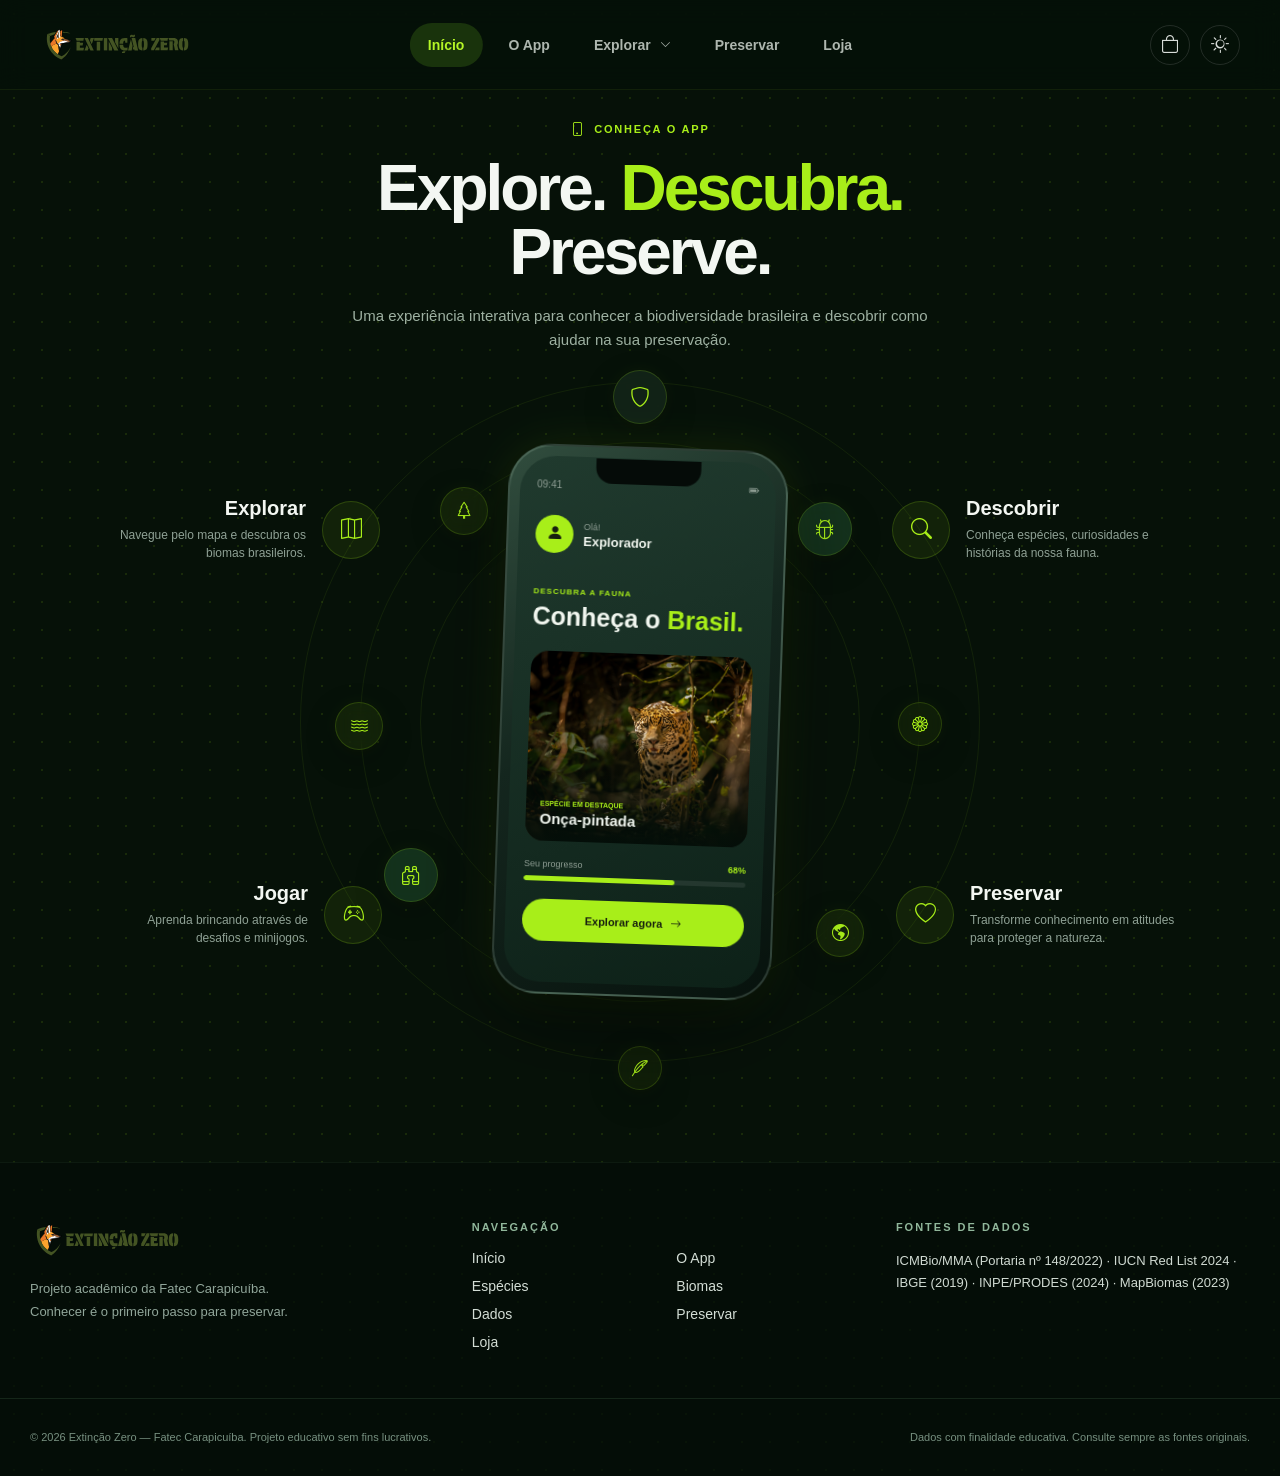
==== app.html @ 64694a72 "atualizacao 2" ====
<!DOCTYPE html>
<html lang="pt-BR">
<head>
    <meta charset="UTF-8">
    <meta name="viewport" content="width=device-width, initial-scale=1.0">

    <title>Extinção Zero</title>

    <link rel="stylesheet" href="https://cdn.jsdelivr.net/npm/bootstrap-icons@1.11.3/font/bootstrap-icons.min.css">
    <link rel="stylesheet" href="css/style.css">
    <link rel="stylesheet" href="css/app.css">
</head>

<body>

    <!-- NAVBAR -->
    <header class="navbar">

        <div class="nav-container">

            <!-- LOGO -->
            <a href="#" class="logo">
                <img src="assets/img/logo.svg" alt="Extinção Zero">
            </a>

            <!-- MENU -->
            <nav class="nav-menu">

                <a href="#" class="nav-link active">
                    Início
                </a>

                <a href="#" class="nav-link">
                    O App
                </a>

                <a href="#" class="nav-link nav-dropdown">
                    Explorar
                    <i class="bi bi-chevron-down"></i>
                </a>

                <a href="#" class="nav-link">
                    Preservar
                </a>

                <a href="#" class="nav-link">
                    Loja
                </a>

            </nav>

            <!-- AÇÕES -->
            <div class="nav-actions">

                <button class="nav-button" aria-label="Loja">
                    <i class="bi bi-bag"></i>
                </button>

                <button class="nav-button" id="theme-button" aria-label="Alterar tema">
                    <i class="bi bi-sun"></i>
                </button>

            </div>

            <button class="menu-toggle" id="menu-toggle" aria-label="Abrir menu">
                <i class="bi bi-list"></i>
            </button>

        </div>

    </header>

<!-- ========================================
     O APP
======================================== -->

<section class="app-section" id="o-app">

    <div class="app-container">

        <!-- TEXTO SUPERIOR -->
        <div class="app-header">

            <span class="app-label">
                <i class="bi bi-phone"></i>
                CONHEÇA O APP
            </span>

            <h2>
                Explore. <span>Descubra.</span> Preserve.
            </h2>

            <p>
                Uma experiência interativa para conhecer a biodiversidade
                brasileira e descobrir como ajudar na sua preservação.
            </p>

        </div>


        <!-- EXPERIÊNCIA -->
        <div class="app-experience">

            <!-- ELEMENTOS FLUTUANTES -->

<div class="floating-element floating-1">
    <i class="bi bi-shield"></i>
</div>

<div class="floating-element floating-2">
    <i class="bi bi-tree"></i>
</div>

<div class="floating-element floating-3">
    <i class="bi bi-bug"></i>
</div>

<div class="floating-element floating-4">
    <i class="bi bi-water"></i>
</div>

<div class="floating-element floating-5">
    <i class="bi bi-flower1"></i>
</div>

<div class="floating-element floating-6">
    <i class="bi bi-binoculars"></i>
</div>

<div class="floating-element floating-7">
    <i class="bi bi-globe-americas"></i>
</div>

<div class="floating-element floating-8">
    <i class="bi bi-feather"></i>
</div>

            <!-- CÍRCULO DECORATIVO -->
            <div class="app-orbit orbit-1"></div>
            <div class="app-orbit orbit-2"></div>
            <div class="app-orbit orbit-3"></div>


            <!-- ITEM ESQUERDA SUPERIOR -->
            <div class="app-feature feature-left-top">

                

                <div>
                    <h3>Explorar</h3>

                    <p>
                        Navegue pelo mapa e descubra os biomas
                        brasileiros.
                    </p>
                </div>

                <div class="feature-icon">
                    <i class="bi bi-map"></i>
                </div>

            </div>


            <!-- ITEM DIREITA SUPERIOR -->
            <div class="app-feature feature-right-top">

                <div class="feature-icon">
                    <i class="bi bi-search"></i>
                </div>

                <div>
                    <h3>Descobrir</h3>

                    <p>
                        Conheça espécies, curiosidades e histórias
                        da nossa fauna.
                    </p>
                </div>

            </div>


            <!-- ITEM ESQUERDA INFERIOR -->
            <div class="app-feature feature-left-bottom">

                

                <div>
                    <h3>Jogar</h3>

                    <p>
                        Aprenda brincando através de desafios
                        e minijogos.
                    </p>
                </div>

                <div class="feature-icon">
                    <i class="bi bi-controller"></i>
                </div>

            </div>


            <!-- ITEM DIREITA INFERIOR -->
            <div class="app-feature feature-right-bottom">

                <div class="feature-icon">
                    <i class="bi bi-heart"></i>
                </div>

                <div>
                    <h3>Preservar</h3>

                    <p>
                        Transforme conhecimento em atitudes
                        para proteger a natureza.
                    </p>
                </div>

            </div>


            <!-- CELULAR -->
            <div class="app-phone">

                <div class="app-phone-notch"></div>

                <div class="app-phone-screen">

                    <div class="app-phone-top">
                        <span>09:41</span>
                        <i class="bi bi-battery-full"></i>
                    </div>

                    <div class="app-profile">

                        <div class="app-avatar">
                            <i class="bi bi-person-fill"></i>
                        </div>

                        <div>
                            <small>Olá!</small>
                            <strong>Explorador</strong>
                        </div>

                    </div>


                    <div class="app-phone-title">
                        <small>DESCUBRA A FAUNA</small>
                        <h3>
                            Conheça o
                            <span>Brasil.</span>
                        </h3>
                    </div>


                    <div class="app-animal-card">

                        <img src="assets/img/onca.jpg"
                             alt="Onça-pintada">

                        <div class="app-animal-info">
                            <small>ESPÉCIE EM DESTAQUE</small>
                            <strong>Onça-pintada</strong>
                        </div>

                    </div>


                    <div class="app-progress">

                        <div>
                            <span>Seu progresso</span>
                            <strong>68%</strong>
                        </div>

                        <div class="progress-bar">
                            <span></span>
                        </div>

                    </div>


                    <button class="app-explore-button">
                        Explorar agora
                        <i class="bi bi-arrow-right"></i>
                    </button>

                </div>

            </div>

        </div>

    </div>

</section>

    




<!-- =========================
     FOOTER
========================= -->

<footer class="site-footer">

    <div class="footer-container">

        <!-- MARCA -->

        <div class="footer-brand">

            <div class="footer-logo">
                <a href="#" class="logo">
                <img src="assets/img/logo.svg" alt="Extinção Zero">
            </a>
            </div>

            <p>
                Projeto acadêmico da Fatec Carapicuíba.<br>
                Conhecer é o primeiro passo para preservar.
            </p>

        </div>


        <!-- NAVEGAÇÃO -->

        <div class="footer-navigation">

            <h4>NAVEGAÇÃO</h4>

            <div class="footer-links">

                <div>
                    <a href="#inicio">Início</a>
                    <a href="#especies">Espécies</a>
                    <a href="#dados">Dados</a>
                    <a href="#loja">Loja</a>
                </div>

                <div>
                    <a href="#app">O App</a>
                    <a href="#biomas">Biomas</a>
                    <a href="#preservar">Preservar</a>
                </div>

            </div>

        </div>


        <!-- FONTES -->

        <div class="footer-sources">

            <h4>FONTES DE DADOS</h4>

            <p>
                ICMBio/MMA (Portaria nº 148/2022) · IUCN Red List 2024 ·
                IBGE (2019) · INPE/PRODES (2024) · MapBiomas (2023)
            </p>

        </div>

    </div>


    <!-- LINHA INFERIOR -->

    <div class="footer-bottom">

        <p>
            © 2026 Extinção Zero — Fatec Carapicuíba.
            Projeto educativo sem fins lucrativos.
        </p>

        <p>
            Dados com finalidade educativa.
            Consulte sempre as fontes originais.
        </p>

    </div>

</footer>


    <script src="js/script.js"></script>

</body>
</html>
---- css/style.css ----
/* =========================
   RESET
========================= */

* {
    margin: 0;
    padding: 0;
    box-sizing: border-box;
}

/* FUNDO COM DOTS */

body {
    font-family: Arial, Helvetica, sans-serif;
    background-color: #061108;

    background-image: radial-gradient(
        circle,
        rgba(143, 201, 19, 0.137) 1px,
        transparent 1px
    );

    background-size: 28px 28px;
}

/* TEMA CLARO */

body.light-theme {
    background-color: #f2f6ed;

    background-image: radial-gradient(
        circle,
        rgba(70, 120, 20, 0.15) 1px,
        transparent 1px
    );

    color: #172018;
}

body.light-theme .navbar {
    background: rgba(242, 246, 237, 0.70);

    border-bottom: 1px solid rgba(40, 70, 35, 0.10);
}

body.light-theme .nav-link {
    color: #59625a;
}

body.light-theme .nav-link:hover {
    color: #172018;
    background: rgba(0, 0, 0, 0.05);
}

body.light-theme .nav-link.active {
    color: #477900;
    background: rgba(180, 225, 100, 0.35);
}

body.light-theme .nav-button {
    color: #354038;
    background: rgba(255, 255, 255, 0.40);
    border-color: rgba(40, 70, 35, 0.15);
}

body.light-theme .nav-button:hover {
    color: #477900;
    background: rgba(180, 225, 100, 0.25);
}


/* NAVBAR TRANSPARENTE */

.navbar {
    position: fixed;
    top: 0;
    left: 0;

    width: 100%;
    height: 90px;

    background: rgba(5, 17, 8, 0.70);

    backdrop-filter: blur(14px);
    -webkit-backdrop-filter: blur(14px);

    border-bottom: 1px solid rgba(164, 220, 48, 0.08);

    z-index: 1000;
}


/* CONTAINER */

.nav-container {
    width: 100%;
    max-width: 1240px;
    height: 100%;

    margin: 0 auto;
    padding: 0 20px;

    display: flex;
    align-items: center;
    justify-content: space-between;

    position: relative;
}


/* =========================
   LOGO
========================= */

.logo {
    display: flex;
    align-items: center;

    text-decoration: none;

    flex-shrink: 0;
}

.logo img {
    width: 155px;
    height: auto;
    display: block;
}



/* =========================
   MENU
========================= */

.nav-menu {
    position: absolute;

    left: 50%;
    top: 50%;

    transform: translate(-50%, -50%);

    display: flex;
    align-items: center;

    gap: 8px;
}

.nav-link {
    height: 44px;

    padding: 0 18px;

    display: flex;
    align-items: center;
    justify-content: center;

    gap: 6px;

    color: #aeb7af;

    text-decoration: none;

    font-size: 14px;
    font-weight: 600;

    border-radius: 30px;

    transition: 0.3s ease;
}

.nav-link:hover {
    color: #ffffff;
    background: rgba(255, 255, 255, 0.05);
}


/* ITEM ATIVO */

.nav-link.active {
    color: #b4f526;

    background: #19330c;
}

.nav-link.active:hover {
    background: #21420e;
}


/* SETA */

.arrow {
    font-size: 16px;
    margin-top: -3px;
}


/* =========================
   BOTÕES DIREITA
========================= */

.nav-actions {
    margin-left: auto;

    display: flex;
    align-items: center;
    gap: 10px;
}

.nav-button {
    width: 40px;
    height: 40px;

    border-radius: 50%;

    border: 1px solid rgba(255, 255, 255, 0.12);

    background: transparent;

    color: #d8ddd9;

    display: flex;
    align-items: center;
    justify-content: center;

    cursor: pointer;

    transition: 0.3s ease;
}

.nav-button:hover {
    background: rgba(255, 255, 255, 0.07);
    border-color: rgba(180, 245, 38, 0.4);
    color: #b4f526;
}

/* ÍCONES DA NAVBAR */

.nav-button i {
    font-size: 18px;
    line-height: 1;
}

.nav-dropdown i {
    font-size: 11px;
    margin-left: 3px;
    transition: transform 0.3s ease;
}

.nav-dropdown:hover i {
    transform: translateY(2px);
}

/* ========================================
   AJUSTE GERAL — TEMA CLARO
======================================== */

/* Destaques verdes */
body.light-theme .hero-tag,
body.light-theme .tag-title,
body.light-theme .team-label,
body.light-theme .team-role {
    color: #356b16;
}

/* Linhas e pontos verdes */
body.light-theme .tag-line,
body.light-theme .team-label span {
    background: #356b16;
}

/* Título destacado */
body.light-theme .hero h1 span {
    color: #356b16;
}

/* Botões verdes */
body.light-theme .btn-primary,
body.light-theme .problem-button {
    background: #3f751b;
    color: #ffffff;
}

body.light-theme .btn-primary:hover,
body.light-theme .problem-button:hover {
    background: #315f14;
}

/* Ícones da navbar */
body.light-theme .nav-button {
    color: #356b16;
}

body.light-theme .nav-button:hover {
    color: #315f14;
    border-color: rgba(53, 107, 22, 0.35);
    background: rgba(53, 107, 22, 0.08);
}

/* Menu mobile */
body.light-theme .menu-toggle {
    color: #356b16;
}

/* Links sociais */
body.light-theme .team-social:hover {
    color: #356b16;
    border-color: rgba(53, 107, 22, 0.35);
    background: rgba(53, 107, 22, 0.08);
}

/* Links do footer */
body.light-theme .footer-links a:hover {
    color: #356b16;
}

/* Logo/textos verdes do footer */
body.light-theme .footer-logo strong {
    color: #356b16;
}

/* Botão ativo da navbar */
body.light-theme .nav-link.active {
    color: #356b16;
    background: rgba(53, 107, 22, 0.10);
}

body.light-theme .nav-link.active:hover {
    background: rgba(53, 107, 22, 0.16);
}


/* ========================================
   MENU MOBILE
======================================== */

.menu-toggle {
    display: none;
    width: 42px;
    height: 42px;
    border: 1px solid rgba(168, 238, 25, 0.18);
    border-radius: 50%;
    background: rgba(255, 255, 255, 0.04);
    color: #b6f51d;
    font-size: 22px;
    cursor: pointer;
}


/* ========================================
   MOBILE
======================================== */

@media (max-width: 700px) {

    .nav-container {
        padding: 0 18px;
    }

    .logo img {
        max-width: 125px;
    }

    .menu-toggle {
        display: flex;
        align-items: center;
        justify-content: center;
        margin-left: auto;
    }

    /* Esconde menu inicialmente */
    .nav-menu {
        display: none;
        position: absolute;
        top: 82px;
        left: auto;
        right: 15px;

        width: 260px;
        transform: none;

        flex-direction: column;
        align-items: stretch;

        padding: 14px;
        gap: 5px;

        background: rgba(5, 17, 8, 0.96);
        backdrop-filter: blur(18px);
        -webkit-backdrop-filter: blur(18px);

        border: 1px solid rgba(168, 238, 25, 0.12);
        border-radius: 18px;

        box-shadow: 0 20px 50px rgba(0, 0, 0, 0.4);
    }



    .nav-menu.active {
        display: flex;
    }

    .nav-link {
        width: 100%;
        padding: 13px 15px;
        border-radius: 10px;
    }

    .nav-dropdown {
    display: flex;
    align-items: center;
    justify-content: center;
    gap: 6px;
    }

    /* BOTÕES DENTRO DO MENU */
    .nav-actions {
        width: 100%;
        margin: 8px 0 0;
        padding-top: 12px;

        display: flex;
        justify-content: center;
        gap: 10px;

        border-top: 1px solid rgba(255, 255, 255, 0.08);
    }

    .nav-actions .nav-button {
        width: 42px;
        height: 42px;
    }

    /* Fecha o menu visualmente no desktop */
    .navbar .nav-actions {
        position: static;
    }
}


/* ========================================
   TEMA CLARO — MENU MOBILE
======================================== */

body.light-theme .nav-menu {
    background: rgba(242, 246, 237, 0.97);
    border-color: rgba(40, 70, 35, 0.12);
}

body.light-theme .nav-actions {
    border-top-color: rgba(40, 70, 35, 0.12);
}

body.light-theme .menu-toggle {
    color: #477900;
    background: rgba(180, 225, 100, 0.18);
    border-color: rgba(40, 70, 35, 0.12);
}


/* =========================
   RESPONSIVO
========================= */

@media (max-width: 900px) {

    .nav-menu {
        gap: 2px;
        margin-right: 15px;
    }

    .nav-link {
        padding: 0 11px;
        font-size: 13px;
    }

    .logo img {
        width: 140px;
    }
}


@media (max-width: 700px) {

    .navbar {
        height: 75px;
    }

    .nav-menu {
        display: none;
    }

    .nav-container {
        padding: 0 18px;
    }

    .logo img {
        width: 140px;
    }

    .nav-button {
        width: 38px;
        height: 38px;
    }
}

/* ================================
   HERO
================================ */

.hero {
    min-height: 100vh;

    padding-top: 82px;

    display: flex;
    align-items: center;
}

.hero-container {
    width: 100%;
    max-width: 1240px;

    margin: 0 auto;
    padding: 70px 20px;

    display: flex;
}

.hero-left {
    width: 55%;
}


/* TAG */

.hero-tag {
    display: flex;
    align-items: center;
    gap: 12px;

    color: #b6f51d;

    font-size: 10px;
    font-weight: 700;

    letter-spacing: 1.5px;
}


/* LINHA AMARELA */

.tag-line {
    width: 35px;
    height: 1px;

    background: #a8ee19;
}


/* TEXTO PRINCIPAL */

.tag-title {
    color: #b6f51d;
}


/* DIVISÓRIA */

.tag-divider {
    width: 1px;
    height: 18px;

    background: rgba(255, 255, 255, 0.18);

    margin: 0 2px;
}


/* FATEC • 2026 */

.tag-info {
    color: #829389;

    font-size: 9px;
    font-weight: 500;

    letter-spacing: 1.2px;
}


/* TÍTULO */

.hero h1 {
    margin-top: 28px;

    max-width: 650px;

    font-size: clamp(42px, 4.5vw, 64px);

    line-height: 0.93;

    letter-spacing: -3px;

    font-weight: 800;

    color: #f3f8f2;
}

.hero h1 span {
    color: #a8ee19;
}


/* DESCRIÇÃO */

.hero-description {
    max-width: 610px;

    margin-top: 28px;

    color: #9bb0a0;

    font-size: 18px;

    line-height: 1.6;
}


/* ================================
   BOTÕES-b
================================ */

.hero-buttons {
    display: flex;
    align-items: center;

    gap: 16px;

    margin-top: 32px;
}

.btn-primary,
.btn-secondary
 {
    height: 46px;

    padding: 0 22px;

    display: inline-flex;
    align-items: center;
    justify-content: center;

    gap: 12px;

    border-radius: 30px;

    text-decoration: none;

    font-size: 14px;
    font-weight: 700;

    transition: 0.3s ease;
}


/* BOTÃO VERDE */

.btn-primary {
    color: #081006;

    background: #a8ee19;

    box-shadow: 0 10px 30px rgba(145, 225, 20, 0.25);
    position: relative;
    animation: pulseButton 2.5s ease-in-out infinite;
}

.btn-primary:hover {
    background: #b8ff2c;

    transform: translateY(-2px);

    box-shadow: 0 12px 35px rgba(145, 225, 20, 0.35);
}

@keyframes buttonPulse {

    0%, 100% {
        transform: scale(1);
        box-shadow: 0 0 0 rgba(168, 238, 25, 0);
    }

    50% {
        transform: scale(1.025);
        box-shadow:
            0 0 15px rgba(168, 238, 25, 0.5),
            0 0 35px rgba(168, 238, 25, 0.25);
    }
}


/* BOTÃO TRANSPARENTE */

.btn-secondary {
    color: #e9f0e9;

    border: 1px solid rgba(180, 200, 185, 0.25);

    background: rgba(255, 255, 255, 0.01);
}

.btn-secondary:hover {
    border-color: rgba(180, 230, 100, 0.45);

    background: rgba(255, 255, 255, 0.04);
}


/* ================================
   LOJAS
================================ */

.store-buttons {
    display: flex;

    gap: 12px;

    margin-top: 32px;
}

.store-button {
    min-width: 155px;
    height: 56px;

    padding: 7px 16px;

    display: flex;
    align-items: center;

    gap: 12px;

    border: 1px solid rgba(180, 200, 185, 0.18);

    border-radius: 15px;

    color: #696969;

    text-decoration: none;

    background: rgba(255, 255, 255, 0.01);

    transition: 0.3s ease;
}

.store-button:hover {
    border-color: rgba(170, 230, 50, 0.35);

    background: rgba(255, 255, 255, 0.04);
}

.store-button > i {
    font-size: 24px;
}

.store-button span {
    display: flex;
    flex-direction: column;

    font-size: 14px;
    font-weight: 700;

    line-height: 1.2;
}

.store-button small {
    margin-bottom: 3px;

    color: #8fa092;

    font-size: 8px;
    font-weight: 500;

    letter-spacing: 0.5px;
}


/* ================================
   TEMA CLARO
================================ */

body.light-theme .hero h1 {
    color: #142016;
}

body.light-theme .hero-description {
    color: #607064;
}

body.light-theme .btn-secondary {
    color: #26352a;

    border-color: rgba(40, 70, 45, 0.20);
}

body.light-theme .store-button {
    color: #26352a;

    border-color: rgba(40, 70, 45, 0.18);
}

body.light-theme .store-button small {
    color: #718074;
}


/* ================================
   RESPONSIVO
================================ */

@media (max-width: 900px) {

    .hero-left {
        width: 70%;
    }

    .hero h1 {
        font-size: 65px;
    }
}


@media (max-width: 700px) {

    .hero {
        min-height: auto;
    }

    .hero-container {
        padding-top: 60px;
        padding-bottom: 60px;
    }

    .hero-left {
        width: 100%;
    }

    .hero h1 {
        font-size: 52px;

        letter-spacing: -2px;
    }

    .hero-description {
        font-size: 16px;
    }

    .hero-buttons {
        flex-direction: column;
        align-items: flex-start;
    }

    .store-buttons {
        flex-wrap: wrap;
    }
}

/* =================================
   HERO DIREITA
================================= */

.hero-right {
    width: 45%;

    position: relative;

    min-height: 650px;

    display: flex;
    align-items: center;
    justify-content: center;
}


/* =================================
   CELULAR
================================= */

.phone {
    width: 280px;
    height: 545px;

    position: relative;

    padding: 10px;

    border-radius: 48px;

    background: linear-gradient(
        145deg,
        #314d3e,
        #14261e 45%,
        #07120d
    );

    border: 2px solid rgba(150, 180, 160, 0.25);

    box-shadow:
        0 0 0 1px rgba(255,255,255,0.04),
        0 30px 80px rgba(0,0,0,0.55),
        0 0 50px rgba(130,210,30,0.12);

    animation: phoneFloat 5s ease-in-out infinite;
}


/* ANIMAÇÃO */

@keyframes phoneFloat {

    0% {
        transform: translateY(-30px) rotate(3deg);
    }

    50% {
        transform: translateY(-48px) rotate(0deg);
    }

    100% {
        transform: translateY(-30px) rotate(3deg);
    }


}


/* =================================
   TELA
================================= */

.phone-screen {
    width: 100%;
    height: 100%;

    padding: 20px;

    position: relative;

    overflow: hidden;

    border-radius: 39px;

    background:
        linear-gradient(
            160deg,
            #203a2e,
            #0d2118
        );

    color: #f1f6ef;
}


/* ILUMINAÇÃO DA TELA */

.phone-screen::after {
    content: "";

    position: absolute;

    width: 200px;
    height: 200px;

    right: -100px;
    top: 100px;

    background: rgba(150,230,30,0.10);

    filter: blur(60px);

    pointer-events: none;
}


/* =================================
   TOPO DO CELULAR
================================= */

.phone-top {
    display: flex;
    justify-content: space-between;

    color: #b5c1b8;

    font-size: 8px;

    margin-bottom: 18px;
}


/* LOGO */

.app-logo img {
    width: 40px;
    height: auto;
}


/* PERFIL */

.profile {
    position: absolute;

    right: 20px;
    top: 58px;

    width: 27px;
    height: 27px;

    border-radius: 50%;

    display: flex;
    align-items: center;
    justify-content: center;

    background: #c77845;

    color: white;

    font-size: 10px;
}


/* =================================
   TÍTULO CELULAR
================================= */

.phone-title {
    margin-top: 10px;
}

.phone-title small {
    font-size: 8px;

    color: #a5b2a9;

    letter-spacing: 1px;
}

.phone-title h3 {
    margin-top: 8px;

    font-size: 27px;

    line-height: 1.05;
}

.phone-title h3 span {
    color: #b9f51d;
}


/* =================================
   IMAGEM ANIMAL
================================= */

.animal-image {
    width: 100%;
    height: 130px;

    margin-top: 22px;

    position: relative;

    overflow: hidden;

    border-radius: 14px;
}

.animal-image img {
    width: 100%;
    height: 100%;

    object-fit: cover;

    display: block;
}


/* RÓTULO */

.rare {
    position: absolute;

    bottom: 10px;
    left: 12px;

    color: #c5f52b;

    font-size: 8px;
    font-weight: 700;
}


/* =================================
   PROGRESSO
================================= */

.progress {
    display: flex;

    gap: 5px;

    margin-top: 14px;
}

.progress span,
.progress i {
    height: 2px;

    flex: 1;

    background: #65766c;
}

.progress span {
    background: #c0f522;
}


/* =================================
   ESPÉCIE
================================= */

.species {
    margin-top: 15px;
}

.species small {
    color: #8e9d93;

    font-size: 8px;
}

.species h4 {
    margin-top: 4px;

    font-size: 19px;
}

.species p {
    margin-top: 2px;

    color: #8c9b91;

    font-size: 9px;
}


/* =================================
   BOTÃO CELULAR
================================= */

.explore-button {
    width: 100%;
    height: 40px;

    margin-top: 18px;

    border: none;

    border-radius: 9px;

    background: #c2f62b;

    color: #16200e;

    font-size: 10px;

    font-weight: 800;

    display: flex;
    align-items: center;
    justify-content: space-between;

    padding: 0 14px;

    cursor: pointer;
}


/* =================================
   ELEMENTOS FLUTUANTES
================================= */

.floating-tag {
    position: absolute;

    z-index: 5;

    display: flex;
    align-items: center;

    gap: 9px;

    padding: 12px 16px;

    border-radius: 13px;

    background: rgba(5,20,12,0.90);

    border: 1px solid rgba(130,170,140,0.20);

    backdrop-filter: blur(10px);

    color: #dce5dd;

    font-family: monospace;

    font-size: 10px;

    box-shadow: 0 15px 30px rgba(0,0,0,0.25);
}


/* BIOMA */

.biome-tag {
    left: 10px;
    top: 36%;

    animation: tagFloat 5s ease-in-out infinite;
}

.biome-tag span {
    color: #ff7c20;
}


/* ESPÉCIES */

.species-tag {
    right: 0;
    bottom: 22%;

    color: #bdf42a;

    animation: tagFloatReverse 5s ease-in-out infinite;
}

.species-tag i {
    font-size: 13px;
}


/* ANIMAÇÕES DOS ELEMENTOS */

@keyframes tagFloat {

    0%,
    100% {
        transform: translateY(0);
    }

    50% {
        transform: translateY(-10px);
    }

}

@keyframes tagFloatReverse {

    0%,
    100% {
        transform: translateY(0);
    }

    50% {
        transform: translateY(10px);
    }

}


/* =================================
   RESPONSIVO
================================= */

@media (max-width: 900px) {

    .hero-container {
        flex-direction: column;
    }

    .hero-left,
    .hero-right {
        width: 100%;
    }

    .hero-right {
        min-height: 650px;

        margin-top: 50px;
    }

}

@media (max-width: 600px) {

    .phone {
        width: 280px;
        height: 550px;
    }

    .floating-tag {
        font-size: 8px;
    }

    .biome-tag {
        left: 0;
    }

    .species-tag {
        right: -5px;
    }

}


/* ========================================
   FAIXA + CARROSSEL
======================================== */

.species-carousel {
    width: 100%;
    background: #050d08;
}


/* ========================================
   FAIXA ANIMADA
======================================== */

.species-marquee {
    width: 100%;
    height: 70px;
    overflow: hidden;
    background: #030a06;
    border-top: 1px solid rgba(168, 238, 25, 0.08);
    border-bottom: 1px solid rgba(168, 238, 25, 0.08);

    display: flex;
    align-items: center;
}

.marquee-track {
    display: flex;
    align-items: center;
    gap: 34px;
    width: max-content;

    animation: marqueeMove 35s linear infinite;
}

.marquee-track span {
    color: #929d96;
    font-size: 19px;
    font-weight: 800;
    letter-spacing: 2px;
    white-space: nowrap;
}

.marquee-track i {
    color: #83c914;
    font-size: 15px;
    transform: rotate(-20deg);
}

@keyframes marqueeMove {
    from {
        transform: translateX(0);
    }

    to {
        transform: translateX(-50%);
    }
}


/* ========================================
   CARROSSEL
======================================== */

.field-carousel {
    position: relative;
    width: 100%;
    height: 560px;
    overflow: hidden;
}

.field-slide {
    position: absolute;
    inset: 0;

    opacity: 0;
    visibility: hidden;

    transition:
        opacity 0.8s ease,
        visibility 0.8s ease;
}

.field-slide.active {
    opacity: 1;
    visibility: visible;
    z-index: 2;
}

.field-slide img {
    width: 100%;
    height: 100%;
    object-fit: cover;
    display: block;

    transform: scale(1.03);
    transition: transform 6s ease;
}

.field-slide.active img {
    transform: scale(1);
}


/* ========================================
   ESCURECIMENTO DA IMAGEM
======================================== */

.slide-overlay {
    position: absolute;
    inset: 0;

    background:
        linear-gradient(
            90deg,
            rgba(3, 8, 5, 0.92) 0%,
            rgba(3, 8, 5, 0.72) 25%,
            rgba(3, 8, 5, 0.25) 60%,
            rgba(3, 8, 5, 0.45) 100%
        );

    z-index: 1;
}


/* ========================================
   TEXTO
======================================== */

.slide-content {
    position: absolute;
    z-index: 3;

    left: max(8%, calc((100% - 1240px) / 2));
    top: 50%;

    transform: translateY(-50%);

    width: 560px;
}

.slide-content > span {
    display: block;

    margin-bottom: 18px;

    color: #9bea24;

    font-size: 13px;
    font-weight: 800;
    letter-spacing: 3px;
}

.slide-content h2 {
    margin: 0 0 12px;

    color: #f4f7f3;

    font-size: clamp(42px, 4vw, 58px);
    line-height: 1.05;
    font-weight: 800;
    letter-spacing: -2px;
}

.slide-content p {
    max-width: 570px;

    margin: 0 0 28px;

    color: #d1d8d2;

    font-size: 16px;
    line-height: 1.65;
}


/* ========================================
   BOTÃO
======================================== */

.slide-button {
    display: inline-flex;
    align-items: center;
    gap: 12px;

    padding: 13px 24px;

    border-radius: 30px;

    background: #9bea24;
    color: #101a08;

    text-decoration: none;

    font-size: 14px;
    font-weight: 700;

    transition: 0.3s ease;

    box-shadow: 0 10px 30px rgba(140, 220, 20, 0.25);
}

.slide-button:hover {
    background: #b1f43b;
    color: #101a08;

    transform: translateY(-2px);

    box-shadow: 0 12px 35px rgba(140, 220, 20, 0.4);
}

.slide-button i {
    font-size: 16px;
}


/* ========================================
   CONTROLES
======================================== */

.carousel-controls {
    position: absolute;

    left: 0;
    right: 0;
    bottom: 20px;

    z-index: 5;

    display: flex;
    align-items: center;
    justify-content: center;
}

.leaf-icon {
    width: 17px;
    height: 17px;
    fill: #83c914;
    flex-shrink: 0;
}

.species-marquee-bottom .marquee-track {
    animation-direction: reverse;
}

/* PONTOS */

.carousel-dots {
    display: flex;
    align-items: center;
    gap: 7px;
}

.carousel-dot {
    width: 16px;
    height: 5px;

    border-radius: 10px;

    background: rgba(255, 255, 255, 0.4);

    transition: 0.3s ease;
}

.carousel-dot.active {
    width: 40px;
    background: #9bea24;
}


/* BOTÕES */

.carousel-buttons {
    position: absolute;
    right: 22px;
    bottom: 15px;
    display: flex;
    gap: 10px;
}

.carousel-buttons button {
    width: 40px;
    height: 40px;

    border: 0;
    border-radius: 50%;

    background: rgba(35, 45, 39, 0.85);
    color: #e8eee9;

    display: flex;
    align-items: center;
    justify-content: center;

    cursor: pointer;

    transition: 0.3s ease;
}

.carousel-buttons button:hover {
    background: #9bea24;
    color: #101a08;
}


/* ========================================
   RESPONSIVO
======================================== */

@media (max-width: 700px) {

    .species-marquee {
        height: 58px;
    }

    .marquee-track {
        gap: 22px;
    }

    .marquee-track span {
        font-size: 14px;
        letter-spacing: 1.5px;
    }

    .field-carousel {
        height: 620px;
    }

    .slide-overlay {
        background:
            linear-gradient(
                90deg,
                rgba(3, 8, 5, 0.88),
                rgba(3, 8, 5, 0.55)
            );
    }

    .slide-content {
        left: 25px;
        right: 25px;
        width: auto;
    }

    .slide-content h2 {
        font-size: 40px;
    }

    .slide-content p {
        font-size: 14px;
    }

    .carousel-controls {
        bottom: 18px;
    }

    .carousel-buttons {
        right: 15px;
    }

    .carousel-buttons button {
        width: 36px;
        height: 36px;
    }
}


/* ========================================
   SEÇÃO — O PROBLEMA
======================================== */

.problem-section {
    width: 100%;

    min-height: 100vh;

    padding: 120px 0;

    display: flex;
    align-items: center;
}


.problem-container {
    width: 100%;
    max-width: 1240px;

    margin: 0 auto;

    padding: 0 20px;

    display: flex;
    align-items: center;

    gap: 60px;
}


/* ========================================
   LADO ESQUERDO
======================================== */

.problem-content {
    width: 50%;

    position: relative;
}


/* ========================================
   LABEL
======================================== */

.problem-label {
    display: inline-flex;
    align-items: center;

    gap: 10px;

    padding: 7px 16px;

    border: 1px solid rgba(255, 119, 0, 0.55);

    border-radius: 30px;

    color: #ff7900;

    font-size: 11px;
    font-weight: 700;

    letter-spacing: 1.8px;
}


.label-dot {
    width: 6px;
    height: 6px;

    border-radius: 50%;

    background: #ff7900;

    box-shadow:
        0 0 8px rgba(255, 119, 0, 0.7);
}


/* ========================================
   TÍTULO
======================================== */

.problem-content h2 {
    max-width: 570px;

    margin-top: 25px;

    color: #f2f6ef;

    font-size: clamp(35px, 3.6vw, 50px);

    line-height: 0.98;

    letter-spacing: -2.5px;

    font-weight: 800;
}


.problem-content h2 span {
    display: inline;

    color: #f2f6ef;
}


/* ========================================
   TEXTO DE DESTAQUE
======================================== */

.problem-highlight {
    max-width: 570px;

    margin-top: 20px;
    margin-bottom: 50px;

    color: #a8c99c;

    font-size: 17px;

    line-height: 1.55;
}


/* ========================================
   PARÁGRAFOS
======================================== */

.problem-content p:not(.problem-highlight) {
    max-width: 570px;

    margin-top: 22px;

    color: #d5ddd5;

    font-size: 15px;

    line-height: 1.65;
}


/* ========================================
   BOTÃO
======================================== */

.problem-button {
    margin-top: 30px;
    margin-right: 15px;
    height: 45px;

    padding: 0 23px;

    display: inline-flex;
    align-items: center;
    justify-content: center;

    gap: 12px;

    border-radius: 30px;

    color: #111a08;

    background: #a9f21d;

    text-decoration: none; 
    position: relative;

    font-size: 13px;

    font-weight: 700;

    box-shadow:
        0 0 20px rgba(169, 242, 29, 0.18);

    transition:
        transform 0.3s ease,
        box-shadow 0.3s ease,
        background 0.3s ease;
}


.problem-button:hover {
    transform: translateY(-2px);

    background: #baff35;

    box-shadow:
        0 8px 30px rgba(169, 242, 29, 0.28);
}


.problem-button i {
    font-size: 15px;
}


/* ========================================
   LADO DIREITO
======================================== */

.problem-visual {
    width: 50%;

    min-height: 570px;

    position: relative;

    display: flex;
    align-items: center;
    justify-content: center;
}


/* ========================================
   IMAGEM PRINCIPAL
======================================== */

.main-animal {
    width: 570px;
    height: 510px;

    position: relative;

    overflow: hidden;

    border-radius: 30px;

    background: #111a14;

    box-shadow:
        0 25px 70px rgba(0, 0, 0, 0.35);
}


.main-animal img {
    width: 100%;
    height: 100%;

    object-fit: cover;

    display: block;

    filter: brightness(0.72);

    transition:
        transform 0.8s ease,
        filter 0.8s ease;
}


.main-animal:hover img {
    transform: scale(1.03);

    filter: brightness(0.82);
}


/* ========================================
   CARDS DOS ANIMAIS
======================================== */

.animal-card {
    position: absolute;

    overflow: hidden;

    border-radius: 20px;

    background: #17221b;

    border: 1px solid rgba(255, 255, 255, 0.08);

    box-shadow:
        0 18px 40px rgba(0, 0, 0, 0.45);

    z-index: 3;

    transition:
        transform 0.4s ease;
}


.animal-card:hover {
    transform: translateY(-5px);
}


/* IMAGENS DOS CARDS */

.animal-card img {
    width: 100%;
    height: 100%;

    object-fit: cover;

    display: block;
}


/* ========================================
   CARD SUPERIOR
======================================== */

.animal-card-top {
    width: 180px;
    height: 145px;

    top: -25px;
    right: -25px;
}


.animal-card-top img {
    height: 110px;
}


/* ========================================
   CARD INFERIOR
======================================== */

.animal-card-bottom {
    width: 195px;
    height: 158px;

    bottom: -25px;
    left: -35px;
}


.animal-card-bottom img {
    height: 122px;
}


/* ========================================
   TEXTO DOS CARDS
======================================== */

.animal-card-info {
    position: absolute;

    left: 0;
    bottom: 0;

    width: 100%;

    height: 35px;

    padding: 0 10px;

    display: flex;
    align-items: center;

    color: #ffffff;

    background: rgba(10, 19, 13, 0.88);

    font-size: 9px;

    font-weight: 700;

    white-space: nowrap;
}


/* ========================================
   TEMA CLARO
======================================== */

body.light-theme .problem-content h2 {
    color: #182219;
}


body.light-theme .problem-content h2 span {
    color: #182219;
}


body.light-theme .problem-highlight {
    color: #577254;
}


body.light-theme .problem-content p:not(.problem-highlight) {
    color: #465548;
}


body.light-theme .main-animal {
    box-shadow:
        0 25px 60px rgba(20, 40, 20, 0.18);
}


body.light-theme .animal-card {
    background: #ffffff;

    border-color: rgba(20, 50, 25, 0.10);
}


body.light-theme .animal-card-info {
    color: #ffffff;

    background: rgba(10, 25, 13, 0.88);
}


/* ========================================
   ANIMAÇÃO DE ENTRADA
======================================== */

.problem-content {
    animation: problemContentIn 0.9s ease both;
}


.problem-visual {
    animation: problemVisualIn 1s ease 0.15s both;
}


@keyframes problemContentIn {

    from {
        opacity: 0;

        transform: translateX(-30px);
    }

    to {
        opacity: 1;

        transform: translateX(0);
    }

}


@keyframes problemVisualIn {

    from {
        opacity: 0;

        transform: translateX(30px);
    }

    to {
        opacity: 1;

        transform: translateX(0);
    }

}


/* ========================================
   RESPONSIVO
======================================== */

@media (max-width: 1000px) {

    .problem-container {
        gap: 35px;
    }

    .problem-content h2 {
        font-size: 45px;
    }

    .main-animal {
        width: 470px;
        height: 450px;
    }

    .animal-card-top {
        right: -10px;
    }

    .animal-card-bottom {
        left: -15px;
    }

}


@media (max-width: 800px) {

    .problem-section {
        padding: 90px 0;
    }

    .problem-container {
        flex-direction: column;

        align-items: stretch;
    }

    .problem-content,
    .problem-visual {
        width: 100%;
    }

    .problem-content h2 {
        max-width: 650px;

        font-size: 48px;
    }

    .problem-visual {
        min-height: 550px;

        margin-top: 40px;
    }

    .main-animal {
        width: 100%;
        max-width: 570px;
    }

}


@media (max-width: 500px) {

    .problem-content h2 {
        font-size: 38px;

        letter-spacing: -1.5px;
    }

    .problem-highlight {
        font-size: 16px;
    }

    .problem-content p:not(.problem-highlight) {
        font-size: 14px;
    }

    .problem-visual {
        min-height: 430px;
    }

    .main-animal {
        height: 390px;

        border-radius: 22px;
    }

    .animal-card-top {
        width: 145px;
        height: 120px;

        right: -5px;
    }

    .animal-card-top img {
        height: 90px;
    }

    .animal-card-bottom {
        width: 155px;
        height: 125px;

        left: -5px;
    }

    .animal-card-bottom img {
        height: 95px;
    }

}

/* ========================================
   SEÇÃO — QUEM FAZ
======================================== */

.team-section {
    width: 100%;

    padding: 110px 0 100px;
}


.team-container {
    width: 100%;
    max-width: 1300px;

    margin: 0 auto;

    padding: 0 30px;
}


/* ========================================
   CABEÇALHO
======================================== */

.team-header {
    margin-bottom: 48px;
}


.team-label {
    display: inline-flex;
    align-items: center;

    gap: 9px;

    padding: 7px 16px;

    border: 1px solid rgba(150, 235, 25, 0.45);

    border-radius: 30px;

    color: #a8ee19;

    font-size: 11px;
    font-weight: 700;

    letter-spacing: 1.8px;
}


.team-label span {
    width: 6px;
    height: 6px;

    border-radius: 50%;

    background: #a8ee19;

    box-shadow:
        0 0 8px rgba(168, 238, 25, 0.7);
}


.team-header h2 {
    margin-top: 22px;

    color: #f3f7f2;

    font-size: clamp(48px, 5vw, 64px);

    line-height: 1;

    letter-spacing: -3px;

    font-weight: 800;
}


.team-header p {
    max-width: 600px;

    margin-top: 18px;

    color: #9eb1a2;

    font-size: 16px;

    line-height: 1.5;
}


/* ========================================
   GRID
======================================== */

.team-grid {
    display: grid;

    grid-template-columns: repeat(2, 1fr);

    gap: 24px;
}


/* ========================================
   CARD
======================================== */

.team-card {
    min-height: 225px;
    padding: 32px;

    display: flex;
    align-items: center; /* ADICIONE */

    gap: 24px;

    border: 1px solid rgba(130, 190, 140, 0.22);
    border-radius: 23px;
    background: rgba(3, 13, 8, 0.28);

    transition:
        transform 0.35s ease,
        border-color 0.35s ease,
        background 0.35s ease;
}


.team-card:hover {
    transform: translateY(-4px);

    border-color: rgba(168, 238, 25, 0.30);

    background: rgba(8, 24, 13, 0.45);
}


/* ========================================
   FOTO
======================================== */

.team-photo {
    width: 112px;
    height: 112px;

    flex-shrink: 0;

    overflow: hidden;

    border-radius: 0;

    background: transparent;
}

.team-photo img {
    width: 100%;
    height: 100%;

    display: block;

    object-fit: contain;

    transition: transform 0.5s ease;
}


.team-card:hover .team-photo img {
    transform: scale(1.00);
}


/* ========================================
   INFORMAÇÕES
======================================== */

.team-info {
    flex: 1;

    min-width: 0;
}


.team-info h3 {
    color: #f2f7f2;

    font-size: 19px;

    line-height: 1.2;

    font-weight: 800;
}


.team-role {
    display: block;

    margin-top: 5px;

    color: #a8ee19;

    font-size: 13px;

    font-weight: 700;
}


.team-info p {
    max-width: 470px;

    margin-top: 15px;

    color: #9eafa2;

    font-size: 14px;

    line-height: 1.55;
}


/* ========================================
   REDES SOCIAIS
======================================== */

.team-socials {
    display: flex;

    align-items: center;

    flex-wrap: wrap;

    gap: 8px;

    margin-top: 19px;
}


.team-social {
    height: 36px;

    padding: 0 13px;

    display: inline-flex;
    align-items: center;
    justify-content: center;

    gap: 7px;

    border: 1px solid rgba(170, 195, 175, 0.20);

    border-radius: 20px;

    color: #e3ebe4;

    background: transparent;

    text-decoration: none;

    font-size: 12px;

    font-weight: 600;

    transition:
        color 0.25s ease,
        border-color 0.25s ease,
        background 0.25s ease;
}


.team-social i {
    font-size: 14px;
}


.team-social:hover {
    color: #b5f52a;

    border-color: rgba(168, 238, 25, 0.40);

    background: rgba(168, 238, 25, 0.06);
}


/* ========================================
   TEMA CLARO
======================================== */

body.light-theme .team-header h2 {
    color: #182219;
}


body.light-theme .team-header p {
    color: #607064;
}


body.light-theme .team-card {
    background: rgba(255, 255, 255, 0.35);

    border-color: rgba(50, 90, 55, 0.18);
}


body.light-theme .team-card:hover {
    background: rgba(255, 255, 255, 0.65);

    border-color: rgba(80, 130, 65, 0.35);
}


body.light-theme .team-info h3 {
    color: #1b271d;
}


body.light-theme .team-info p {
    color: #607064;
}


body.light-theme .team-social {
    color: #344137;

    border-color: rgba(40, 70, 45, 0.20);
}


body.light-theme .team-social:hover {
    color: #4d8200;

    border-color: rgba(100, 150, 40, 0.40);

    background: rgba(160, 210, 80, 0.10);
}


/* ========================================
   RESPONSIVO
======================================== */

@media (max-width: 900px) {

    .team-grid {
        grid-template-columns: 1fr;
    }

}


@media (max-width: 550px) {

    .team-container {
        padding: 0 20px;
    }

    .team-section {
        padding: 80px 0;
    }

    .team-card {
        padding: 24px;

        flex-direction: column;

        gap: 18px;
    }

    .team-photo {
        width: 20px;
        height: 20px;
    }

    .team-header h2 {
        font-size: 48px;
    }

}

/* ========================================
   FOOTER
======================================== */

.site-footer {
    width: 100%;

    padding: 58px 0 0;

    background: rgba(3, 12, 7, 0.75);

    border-top: 1px solid rgba(120, 180, 130, 0.08);
}


.footer-container {
    width: 100%;
    max-width: 1350px;

    margin: 0 auto;

    padding: 0 30px 48px;

    display: grid;

    grid-template-columns:
        1.05fr
        1fr
        1fr;

    gap: 70px;
}


/* ========================================
   MARCA
======================================== */

.footer-logo {
    display: flex;
    align-items: center;

    gap: 11px;

    color: #edf5ec;

    font-size: 17px;

    font-weight: 700;
}


.footer-logo strong {
    color: #a9ef20;
}


.footer-logo-icon {
    width: 37px;
    height: 37px;

    display: flex;
    align-items: center;
    justify-content: center;

    border-radius: 50%;

    background: #a9ef20;

    color: #17200e;

    font-size: 18px;
}


.footer-brand > p {
    margin-top: 18px;

    color: #91a69a;

    font-size: 13px;

    line-height: 1.8;
}


/* ========================================
   TÍTULOS
======================================== */

.footer-navigation h4,
.footer-sources h4 {
    margin-bottom: 17px;

    color: #91b79b;

    font-size: 11px;

    font-weight: 600;

    letter-spacing: 2px;
}


/* ========================================
   NAVEGAÇÃO
======================================== */

.footer-links {
    display: grid;

    grid-template-columns: 1fr 1fr;

    gap: 55px;
}


.footer-links div {
    display: flex;
    flex-direction: column;

    gap: 12px;
}


.footer-links a {
    width: fit-content;

    color: #d3ddd5;

    text-decoration: none;

    font-size: 14px;

    transition:
        color 0.25s ease,
        transform 0.25s ease;
}


.footer-links a:hover {
    color: #a9ef20;

    transform: translateX(3px);
}


/* ========================================
   FONTES
======================================== */

.footer-sources p {
    max-width: 390px;

    color: #d0dad2;

    font-size: 13px;

    line-height: 1.7;
}


/* ========================================
   PARTE INFERIOR
======================================== */

.footer-bottom {
    width: 100%;
    max-width: 1350px;

    margin: 0 auto;

    padding: 30px;

    display: flex;
    align-items: center;
    justify-content: space-between;

    gap: 30px;

    border-top: 1px solid rgba(120, 180, 130, 0.15);
}


.footer-bottom p {
    margin: 0;

    color: #779080;

    font-size: 11px;

    line-height: 1.5;
}


.footer-bottom p:last-child {
    text-align: right;
}


/* ========================================
   TEMA CLARO
======================================== */

body.light-theme .site-footer {
    background: rgba(242, 246, 237, 0.75);

    border-top-color: rgba(40, 70, 45, 0.10);
}


body.light-theme .footer-logo {
    color: #182219;
}


body.light-theme .footer-brand > p {
    color: #607064;
}


body.light-theme .footer-navigation h4,
body.light-theme .footer-sources h4 {
    color: #58715d;
}


body.light-theme .footer-links a {
    color: #3f4d42;
}


body.light-theme .footer-links a:hover {
    color: #568900;
}


body.light-theme .footer-sources p {
    color: #536157;
}


body.light-theme .footer-bottom {
    border-top-color: rgba(40, 70, 45, 0.14);
}


body.light-theme .footer-bottom p {
    color: #708073;
}


/* ========================================
   RESPONSIVO
======================================== */

@media (max-width: 900px) {

    .footer-container {
        grid-template-columns: 1fr 1fr;

        gap: 45px;
    }

    .footer-brand {
        grid-column: 1 / -1;
    }

}


@media (max-width: 600px) {

    .site-footer {
        padding-top: 45px;
    }

    .footer-container {
        grid-template-columns: 1fr;

        gap: 40px;

        padding-bottom: 40px;
    }

    .footer-brand {
        grid-column: auto;
    }

    .footer-links {
        gap: 30px;
    }

    .footer-bottom {
        flex-direction: column;

        align-items: flex-start;

        padding: 25px 20px;
    }

    .footer-bottom p:last-child {
        text-align: left;
    }

}

/* ========================================
   GRID SYSTEM — REFERÊNCIAS
======================================== */

.grid-references {
    width: 100%;
    padding: 110px 0 100px;
}

.grid-references-container {
    width: 100%;
    max-width: 1240px;
    margin: 0 auto;
    padding: 0 30px;
}


/* LABEL */

.grid-references-label {
    display: inline-flex;
    align-items: center;
    gap: 8px;

    padding: 7px 16px;

    border: 1px solid rgba(230, 190, 20, .45);
    border-radius: 30px;

    color: #e7c515;

    font-size: 11px;
    font-weight: 700;
    letter-spacing: 1.8px;

    margin-bottom: 45px;
}

.grid-references-label span {
    font-size: 9px;
}


/* ========================================
   GRID PRINCIPAL — 12 COLUNAS
======================================== */

.grid-blog {
    display: grid;

    grid-template-columns: repeat(12, 1fr);

    gap: 24px;

    align-items: stretch;
}


/* ========================================
   SIDEBAR — TEXTO EM CIMA / IMAGEM EMBAIXO
======================================== */

.references-sidebar {
    grid-column: span 3;

    min-height: 700px;

    display: flex;
    flex-direction: column;

    overflow: hidden;

    border: 1px solid rgba(130, 190, 140, .20);
    border-radius: 23px;

    background: rgba(3, 13, 8, .28);
}


/* TEXTO — METADE SUPERIOR */

.sidebar-info {
    height: 50%;

    padding: 30px;

    display: flex;
    flex-direction: column;
    justify-content: center;
}

.sidebar-info > span {
    color: #a8ee19;

    font-size: 10px;
    font-weight: 800;
    letter-spacing: 1.5px;
}

.sidebar-info h2 {
    margin-top: 20px;

    color: #f3f7f2;

    font-size: 30px;
    line-height: 1.1;
    letter-spacing: -1px;
    font-weight: 800;
}

.sidebar-info p {
    margin-top: 16px;

    color: #9eb1a2;

    font-size: 14px;
    line-height: 1.6;
}


/* IMAGEM — METADE INFERIOR */

.sidebar-image {
    width: 100%;
    height: 50%;

    min-height: 320px;

    overflow: hidden;
}

.sidebar-image img {
    width: 100%;
    height: 100%;

    display: block;

    object-fit: cover;

    transition: transform .5s ease;
}

.references-sidebar:hover .sidebar-image img {
    transform: scale(1.04);
}


/* RESPONSIVO */

@media (max-width: 900px) {

    .references-sidebar {
        grid-column: span 12;
        min-height: auto;
    }

    .sidebar-info {
        height: auto;
        min-height: 300px;
    }

    .sidebar-image {
        height: 350px;
    }

    .references-content {
        grid-column: span 12;
    }
}

/* ========================================
   CONTEÚDO — 9 COLUNAS
======================================== */

.references-content {
    grid-column: span 9;
}


/* ========================================
   GRID INTERNO DAS REFERÊNCIAS
======================================== */

.references-grid {
    display: grid;

    grid-template-columns: repeat(2, 1fr);

    gap: 20px;

    height: 100%;
}


/* ========================================
   CARDS
======================================== */

.reference-card {
    min-height: 340px;

    padding: 28px;

    display: flex;
    flex-direction: column;

    border: 1px solid rgba(130, 190, 140, .20);
    border-radius: 23px;

    background: rgba(3, 13, 8, .28);

    transition: .3s ease;
}

.reference-card:hover {
    transform: translateY(-4px);

    border-color: rgba(168, 238, 25, .35);

    background: rgba(8, 24, 13, .45);
}


/* ÍCONE */

.reference-icon {
    width: 48px;
    height: 48px;

    display: flex;
    align-items: center;
    justify-content: center;

    margin-bottom: 24px;

    border-radius: 15px;

    background: rgba(100, 180, 25, .15);

    color: #a8ee19;

    font-size: 14px;
    font-weight: 800;
}


/* TEXTO */

.reference-card h3 {
    color: #f2f7f2;

    font-size: 18px;
    font-weight: 800;
}

.reference-card p {
    margin-top: 12px;

    color: #9eafa2;

    font-size: 13px;
    line-height: 1.6;
}


/* DATA */

.reference-card small {
    margin-top: auto;
    padding-top: 24px;

    color: #a8ee19;

    font-size: 9px;
    font-weight: 800;
    letter-spacing: .5px;
}


/* LINK */

.reference-card a {
    display: inline-flex;
    align-items: center;
    gap: 8px;

    width: fit-content;

    margin-top: 17px;

    color: #a8ee19;

    text-decoration: none;

    font-size: 13px;
    font-weight: 700;
}

.reference-card a:hover {
    color: #c2ff5a;
}


/* ========================================
   RESPONSIVO
======================================== */

@media (max-width: 900px) {

    .references-sidebar {
        grid-column: span 12;
        min-height: auto;
    }

    .sidebar-image {
        height: 350px;
    }

    .references-content {
        grid-column: span 12;
    }
}


@media (max-width: 600px) {

    .grid-references {
        padding: 80px 0;
    }

    .grid-references-container {
        padding: 0 20px;
    }

    .references-grid {
        grid-template-columns: 1fr;
    }

    .reference-card {
        min-height: 300px;
    }
}
---- css/app.css ----
/* ========================================
   O APP
======================================== */

.app-section {
    width: 100%;
    min-height: 100vh;

    padding: 120px 0 100px;

    overflow: hidden;
}

.app-container {
    width: 100%;
    max-width: 1240px;

    margin: 0 auto;
    padding: 0 30px;
}


/* ========================================
   CABEÇALHO
======================================== */

.app-header {
    text-align: center;

    max-width: 700px;

    margin: 0 auto 30px;
}

.app-label {
    display: inline-flex;
    align-items: center;
    gap: 8px;

    color: #a8ee19;

    font-size: 11px;
    font-weight: 800;

    letter-spacing: 1.8px;
}

.app-label i {
    font-size: 14px;
}

.app-header h2 {
    margin-top: 18px;

    color: #f3f7f2;

    font-size: clamp(42px, 5vw, 64px);

    line-height: 1;

    letter-spacing: -3px;

    font-weight: 800;
}

.app-header h2 span {
    color: #a8ee19;
}

.app-header p {
    max-width: 620px;

    margin: 20px auto 0;

    color: #9eb1a2;

    font-size: 15px;

    line-height: 1.6;
}


/* ========================================
   EXPERIÊNCIA
======================================== */

.app-experience {
    position: relative;

    width: 100%;
    height: 680px;

    display: flex;
    align-items: center;
    justify-content: center;
}


/* ========================================
   ÓRBITAS
======================================== */

.app-orbit {
    position: absolute;

    left: 50%;
    top: 50%;

    transform: translate(-50%, -50%);

    border: 1px solid rgba(168, 238, 25, .08);

    border-radius: 50%;

    pointer-events: none;
}

.orbit-1 {
    width: 440px;
    height: 440px;
}

.orbit-2 {
    width: 560px;
    height: 560px;
}

.orbit-3 {
    width: 680px;
    height: 680px;
}


/* ========================================
   CELULAR
======================================== */

.app-phone {
    position: relative;
    z-index: 5;

    width: 280px;
    height: 550px;

    padding: 10px;

    border-radius: 45px;

    background:
        linear-gradient(
            145deg,
            #314d3e,
            #14261e 45%,
            #07120d
        );

    border: 2px solid rgba(150, 180, 160, .25);

    box-shadow:
        0 30px 80px rgba(0,0,0,.55),
        0 0 50px rgba(130,210,30,.12);

    transform: rotate(2deg);

    transition: .4s ease;
}

.app-phone:hover {
    transform: rotate(0deg) translateY(-8px);
}

.app-phone-screen {
    width: 100%;
    height: 100%;

    padding: 20px 17px;

    overflow: hidden;

    border-radius: 36px;

    background:
        linear-gradient(
            160deg,
            #203a2e,
            #0d2118
        );

    color: #f1f6ef;
}

.app-phone-notch {
    position: absolute;

    z-index: 10;

    top: 11px;
    left: 50%;

    width: 105px;
    height: 25px;

    transform: translateX(-50%);

    border-radius: 0 0 16px 16px;

    background: #050b08;
}


/* ========================================
   CONTEÚDO DO CELULAR
======================================== */

.app-phone-top {
    display: flex;
    justify-content: space-between;

    margin-top: 3px;

    color: #8e9d93;

    font-size: 10px;
}

.app-profile {
    display: flex;
    align-items: center;

    gap: 10px;

    margin-top: 25px;
}

.app-avatar {
    width: 38px;
    height: 38px;

    display: flex;
    align-items: center;
    justify-content: center;

    border-radius: 50%;

    background: #a8ee19;

    color: #17200e;

    font-size: 17px;
}

.app-profile small {
    display: block;

    color: #8e9d93;

    font-size: 9px;
}

.app-profile strong {
    display: block;

    margin-top: 2px;

    font-size: 13px;
}

.app-phone-title {
    margin-top: 27px;
}

.app-phone-title small {
    color: #a8ee19;

    font-size: 8px;

    font-weight: 800;

    letter-spacing: 1px;
}

.app-phone-title h3 {
    margin-top: 5px;

    font-size: 25px;

    line-height: 1.1;
}

.app-phone-title h3 span {
    color: #a8ee19;
}


/* ========================================
   ANIMAL CARD
======================================== */

.app-animal-card {
    position: relative;

    height: 190px;

    margin-top: 20px;

    overflow: hidden;

    border-radius: 18px;
}

.app-animal-card img {
    width: 100%;
    height: 100%;

    object-fit: cover;

    display: block;
}

.app-animal-card::after {
    content: "";

    position: absolute;

    inset: 0;

    background: linear-gradient(
        to top,
        rgba(4,15,9,.95),
        transparent 65%
    );
}

.app-animal-info {
    position: absolute;

    z-index: 2;

    bottom: 14px;
    left: 14px;

    display: flex;
    flex-direction: column;
}

.app-animal-info small {
    color: #a8ee19;

    font-size: 7px;

    font-weight: 800;
}

.app-animal-info strong {
    margin-top: 3px;

    font-size: 15px;
}


/* ========================================
   PROGRESSO
======================================== */

.app-progress {
    margin-top: 18px;
}

.app-progress > div:first-child {
    display: flex;
    justify-content: space-between;

    color: #8e9d93;

    font-size: 9px;
}

.app-progress strong {
    color: #a8ee19;
}

.progress-bar {
    width: 100%;
    height: 5px;

    margin-top: 7px;

    overflow: hidden;

    border-radius: 10px;

    background: rgba(255,255,255,.08);
}

.progress-bar span {
    display: block;

    width: 68%;
    height: 100%;

    border-radius: inherit;

    background: #a8ee19;
}


/* ========================================
   BOTÃO
======================================== */

.app-explore-button {
    width: 100%;
    height: 42px;

    margin-top: 18px;

    border: 0;
    border-radius: 22px;

    background: #a8ee19;

    color: #17200e;

    font-size: 11px;
    font-weight: 800;

    cursor: pointer;

    display: flex;
    align-items: center;
    justify-content: center;
    gap: 8px;
}


/* ========================================
   FUNCIONALIDADES
======================================== */

.app-feature {
    position: absolute;

    z-index: 4;

    width: 280px;

    display: flex;
    align-items: center;

    gap: 16px;
}

.feature-icon {
    width: 58px;
    height: 58px;

    flex-shrink: 0;

    display: flex;
    align-items: center;
    justify-content: center;

    border-radius: 50%;

    background: rgba(168, 238, 25, .08);

    border: 1px solid rgba(168, 238, 25, .18);

    color: #a8ee19;

    font-size: 21px;
}

.app-feature h3 {
    color: #f3f7f2;

    font-size: 20px;

    font-weight: 700;
}

.app-feature p {
    margin-top: 6px;

    color: #8fa195;

    font-size: 12px;

    line-height: 1.5;
}


/* ========================================
   POSIÇÃO DAS FUNCIONALIDADES
======================================== */

.feature-left-top {
    top: 115px;
    left: 50px;
}

.feature-right-top {
    top: 115px;
    right: 58px;
}

.feature-left-bottom {
    bottom: 115px;
    left: 52px;
}

.feature-right-bottom {
    bottom: 115px;
    right: 54px;
}

.feature-left-top,
.feature-left-bottom {
    text-align: right;
}

/* ========================================
   POSIÇÃO DOS ELEMENTOS FLUTUANTES
======================================== */

.floating-1 {
    top: -12px;
    left: 50%;
    transform: translateX(-50%);
}

.floating-2 {
    top: 105px;
    left: 390px;
}

.floating-3 {
    top: 120px;
    right: 378px;
}

.floating-4 {
    top: 320px;
    left: 285px;
}

.floating-5 {
    top: 320px;
    right: 288px;
}

.floating-6 {
    bottom: 160px;
    left: 334px;
}

.floating-7 {
    bottom: 105px;
    right: 366px;
}

.floating-8 {
    bottom: -28px;
    left: 50%;
    transform: translateX(-50%);
}

/* ========================================
   ELEMENTOS FLUTUANTES
======================================== */

.floating-element {
    position: absolute;

    z-index: 3;

    width: 54px;
    height: 54px;

    display: flex;
    align-items: center;
    justify-content: center;

    border-radius: 50%;

    background: rgba(20, 38, 25, .85);

    border: 1px solid rgba(168, 238, 25, .18);

    color: #a8ee19;

    font-size: 20px;

    box-shadow:
        0 10px 30px rgba(0,0,0,.25),
        0 0 20px rgba(168,238,25,.05);

    backdrop-filter: blur(8px);

    animation: floatingElement 5s ease-in-out infinite;
}

.floating-element i {
    line-height: 1;
}




/* ANIMAÇÃO */

@keyframes floatingElement {

    0%, 100% {
        transform: translateY(0) rotate(0deg);
    }

    50% {
        transform: translateY(-14px) rotate(5deg);
    }
}


/* VARIAÇÕES */

.floating-2,
.floating-4,
.floating-7 {
    width: 48px;
    height: 48px;

    font-size: 17px;

    background: rgba(168,238,25,.08);
}

.floating-3,
.floating-6 {
    background: rgba(25,60,35,.75);
}

.floating-5,
.floating-8 {
    width: 44px;
    height: 44px;

    font-size: 16px;

    background: rgba(168,238,25,.06);
}


/* ========================================
   MOBILE
======================================== */

@media (max-width: 900px) {

    .floating-element {
        display: none;
    }
}


/* ========================================
   RESPONSIVO
======================================== */

@media (max-width: 900px) {

    .app-experience {
        height: auto;

        padding: 40px 0;

        display: flex;
        flex-direction: column;
        gap: 25px;
    }

    .app-orbit {
        display: none;
    }

    .app-phone {
        order: 1;
    }

    .app-feature {
        position: relative;

        top: auto;
        right: auto;
        bottom: auto;
        left: auto;

        width: 100%;
        max-width: 400px;

        order: 2;
    }

    .feature-right-top,
    .feature-right-bottom {
        flex-direction: row;
    }
}


@media (max-width: 500px) {

    .app-section {
        padding: 80px 0;
    }

    .app-container {
        padding: 0 20px;
    }

    .app-phone {
        width: 255px;
        height: 500px;
    }

    .app-header h2 {
        letter-spacing: -2px;
    }
}
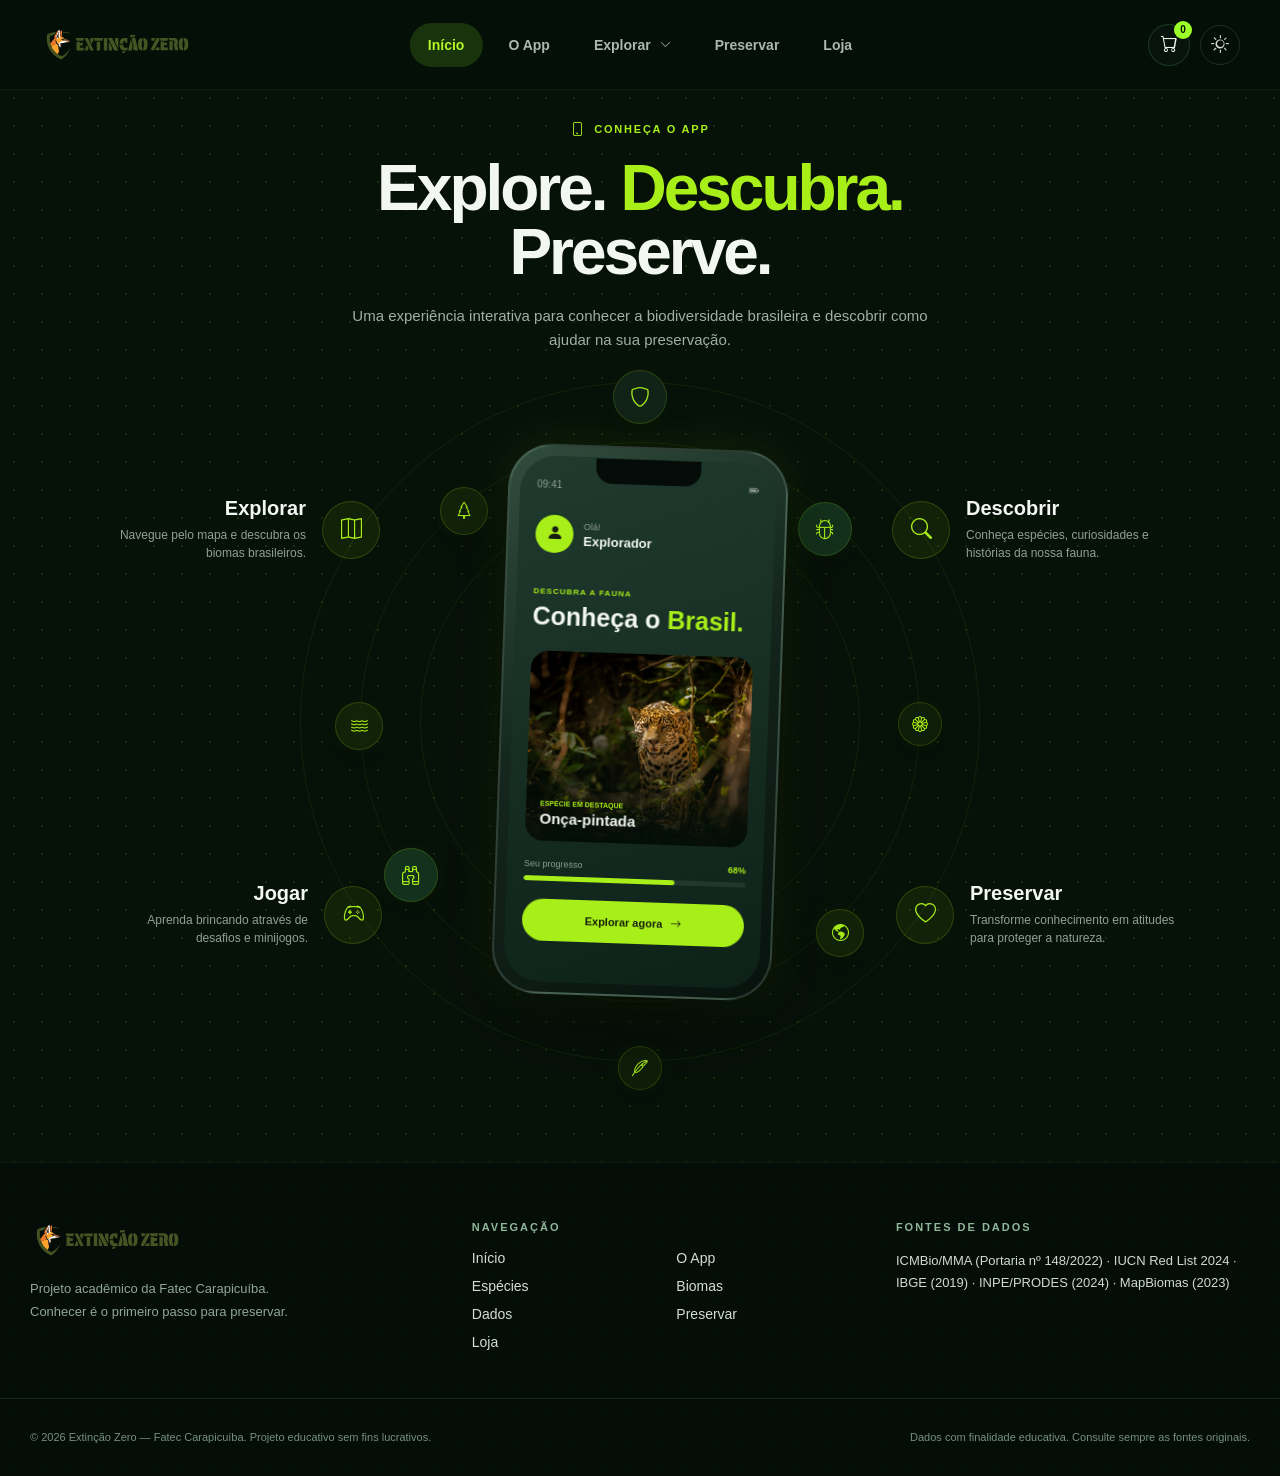
==== commit b66e94fb: "atualizacao 3.1 (loja)" ====
--- a/app.html
+++ b/app.html
@@ -19,14 +19,14 @@
         <div class="nav-container">
 
             <!-- LOGO -->
-            <a href="#" class="logo">
+            <a href="index.html" class="logo">
                 <img src="assets/img/logo.svg" alt="Extinção Zero">
             </a>
 
             <!-- MENU -->
             <nav class="nav-menu">
 
-                <a href="#" class="nav-link active">
+                <a href="index.html" class="nav-link active">
                     Início
                 </a>
 
@@ -43,7 +43,7 @@
                     Preservar
                 </a>
 
-                <a href="#" class="nav-link">
+                <a href="loja.html" class="nav-link">
                     Loja
                 </a>
 
@@ -52,9 +52,19 @@
             <!-- AÇÕES -->
             <div class="nav-actions">
 
-                <button class="nav-button" aria-label="Loja">
-                    <i class="bi bi-bag"></i>
-                </button>
+                <button
+                class="nav-action cart-trigger"
+                id="openCart"
+                aria-label="Abrir carrinho"
+            >
+
+                <i class="bi bi-cart"></i>
+
+                <span id="cartCount">
+                    0
+                </span>
+
+            </button>
 
                 <button class="nav-button" id="theme-button" aria-label="Alterar tema">
                     <i class="bi bi-sun"></i>
--- a/css/style.css
+++ b/css/style.css
@@ -107,6 +107,92 @@
     position: relative;
 }
 
+/* AÇÕES */
+
+.nav-actions {
+    display: flex;
+    justify-content: flex-end;
+    align-items: center;
+
+    gap: 10px;
+}
+
+.nav-action {
+    position: relative;
+
+    width: 42px;
+    height: 42px;
+
+    border-radius: 50%;
+
+    border: 1px solid var(--border);
+
+    background: rgba(10, 24, 17, .65);
+
+    color: #eaf2e9;
+
+    display: flex;
+    align-items: center;
+    justify-content: center;
+
+    transition: .25s ease;
+}
+
+.nav-action:hover {
+    color: var(--green);
+
+    border-color: var(--green);
+
+    transform: translateY(-2px);
+}
+
+.nav-action i {
+    font-size: 17px;
+}
+
+#cartCount {
+    position: absolute;
+
+    top: -4px;
+    right: -3px;
+
+    min-width: 18px;
+    height: 18px;
+
+    padding: 0 4px;
+
+    display: flex;
+    align-items: center;
+    justify-content: center;
+
+    border-radius: 20px;
+
+    background: var(--green);
+    color: #071006;
+
+    font-size: 10px;
+    font-weight: 800;
+}
+
+:root {
+
+    --background: #020806;
+    --background-soft: #07110d;
+    --surface: #08130f;
+    --surface-light: #0c1914;
+
+    --border: rgba(116, 194, 120, 0.22);
+
+    --green: #9cff27;
+    --green-light: #b4ff50;
+
+    --text: #f4f7ee;
+    --text-soft: #a9b9ac;
+    --text-muted: #718076;
+
+    --orange: #ff7417;
+
+}
 
 /* =========================
    LOGO
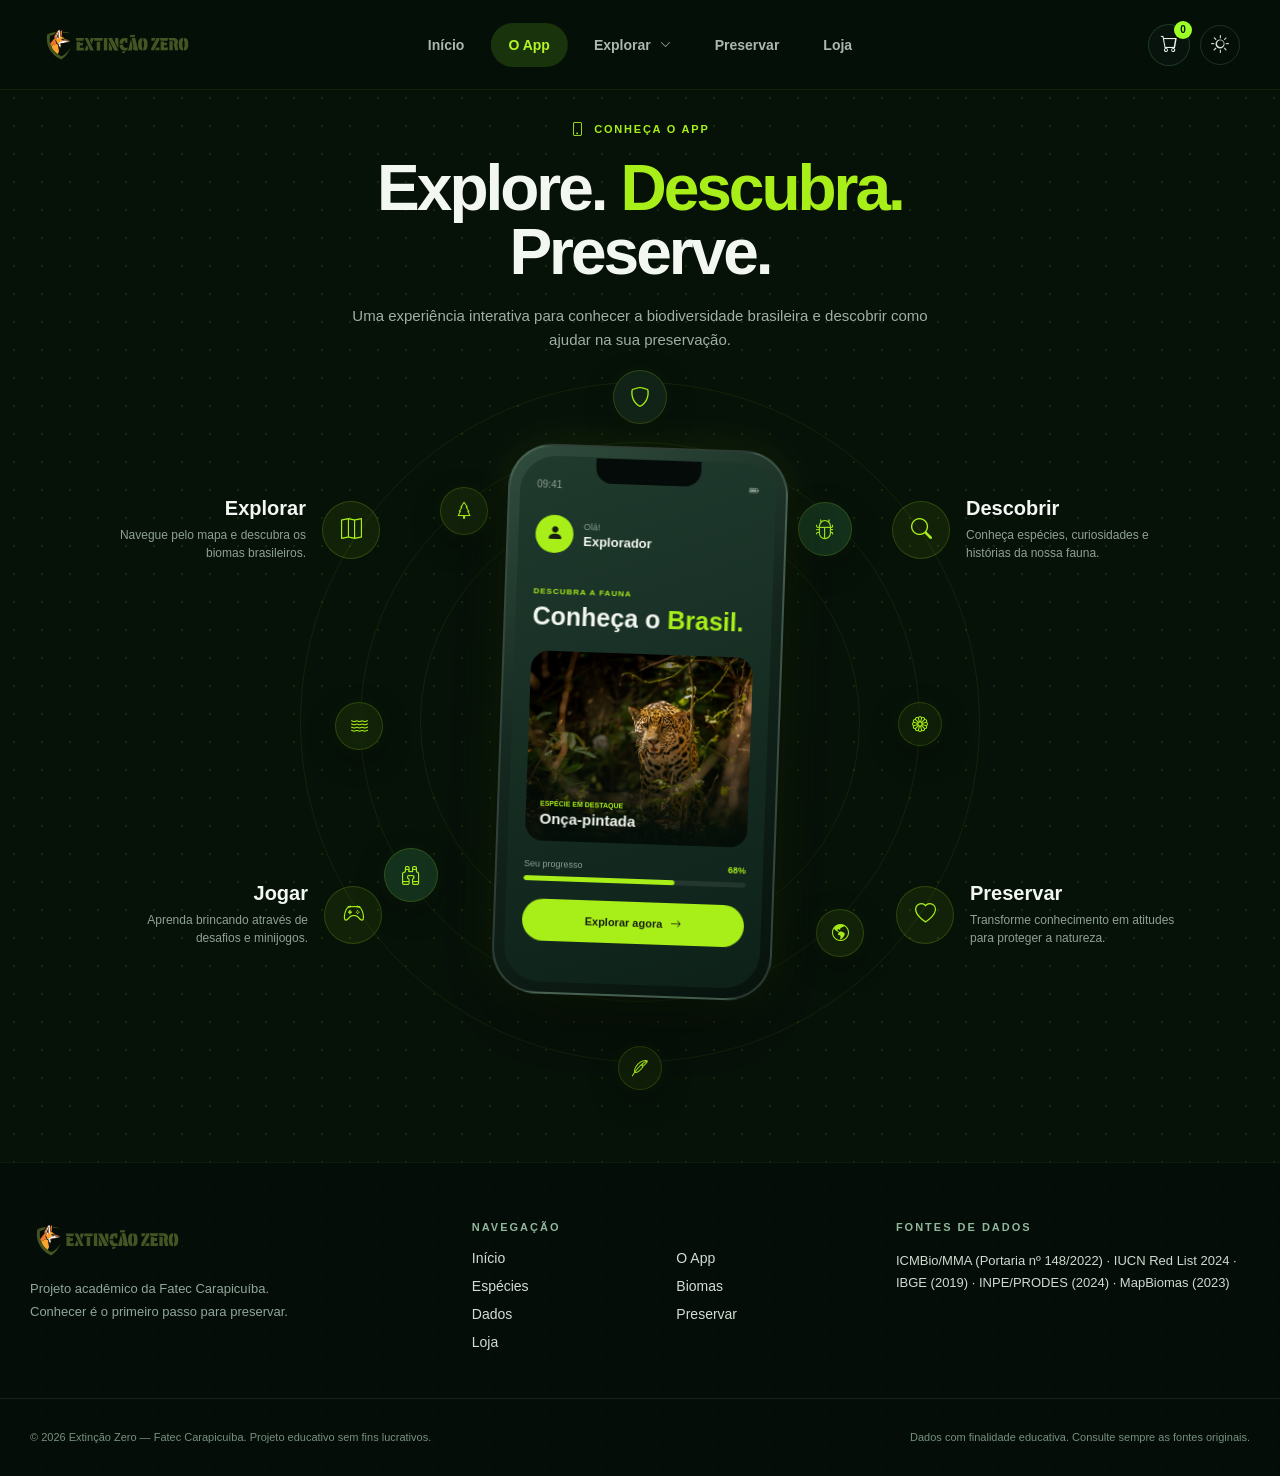
==== commit 6109efe0: "Add files via upload" ====
--- a/app.html
+++ b/app.html
@@ -26,11 +26,11 @@
             <!-- MENU -->
             <nav class="nav-menu">
 
-                <a href="index.html" class="nav-link active">
+                <a href="index.html" class="nav-link">
                     Início
                 </a>
 
-                <a href="#" class="nav-link">
+                <a href="app.html" class="nav-link active">
                     O App
                 </a>
 
@@ -39,7 +39,7 @@
                     <i class="bi bi-chevron-down"></i>
                 </a>
 
-                <a href="#" class="nav-link">
+                <a href="preservar.html" class="nav-link">
                     Preservar
                 </a>
 
@@ -348,16 +348,16 @@
             <div class="footer-links">
 
                 <div>
-                    <a href="#inicio">Início</a>
+                    <a href="index.html">Início</a>
                     <a href="#especies">Espécies</a>
                     <a href="#dados">Dados</a>
-                    <a href="#loja">Loja</a>
-                </div>
-
-                <div>
-                    <a href="#app">O App</a>
+                    <a href="loja.html">Loja</a>
+                </div>
+
+                <div>
+                    <a href="app.html">O App</a>
                     <a href="#biomas">Biomas</a>
-                    <a href="#preservar">Preservar</a>
+                    <a href="preservar.html">Preservar</a>
                 </div>
 
             </div>
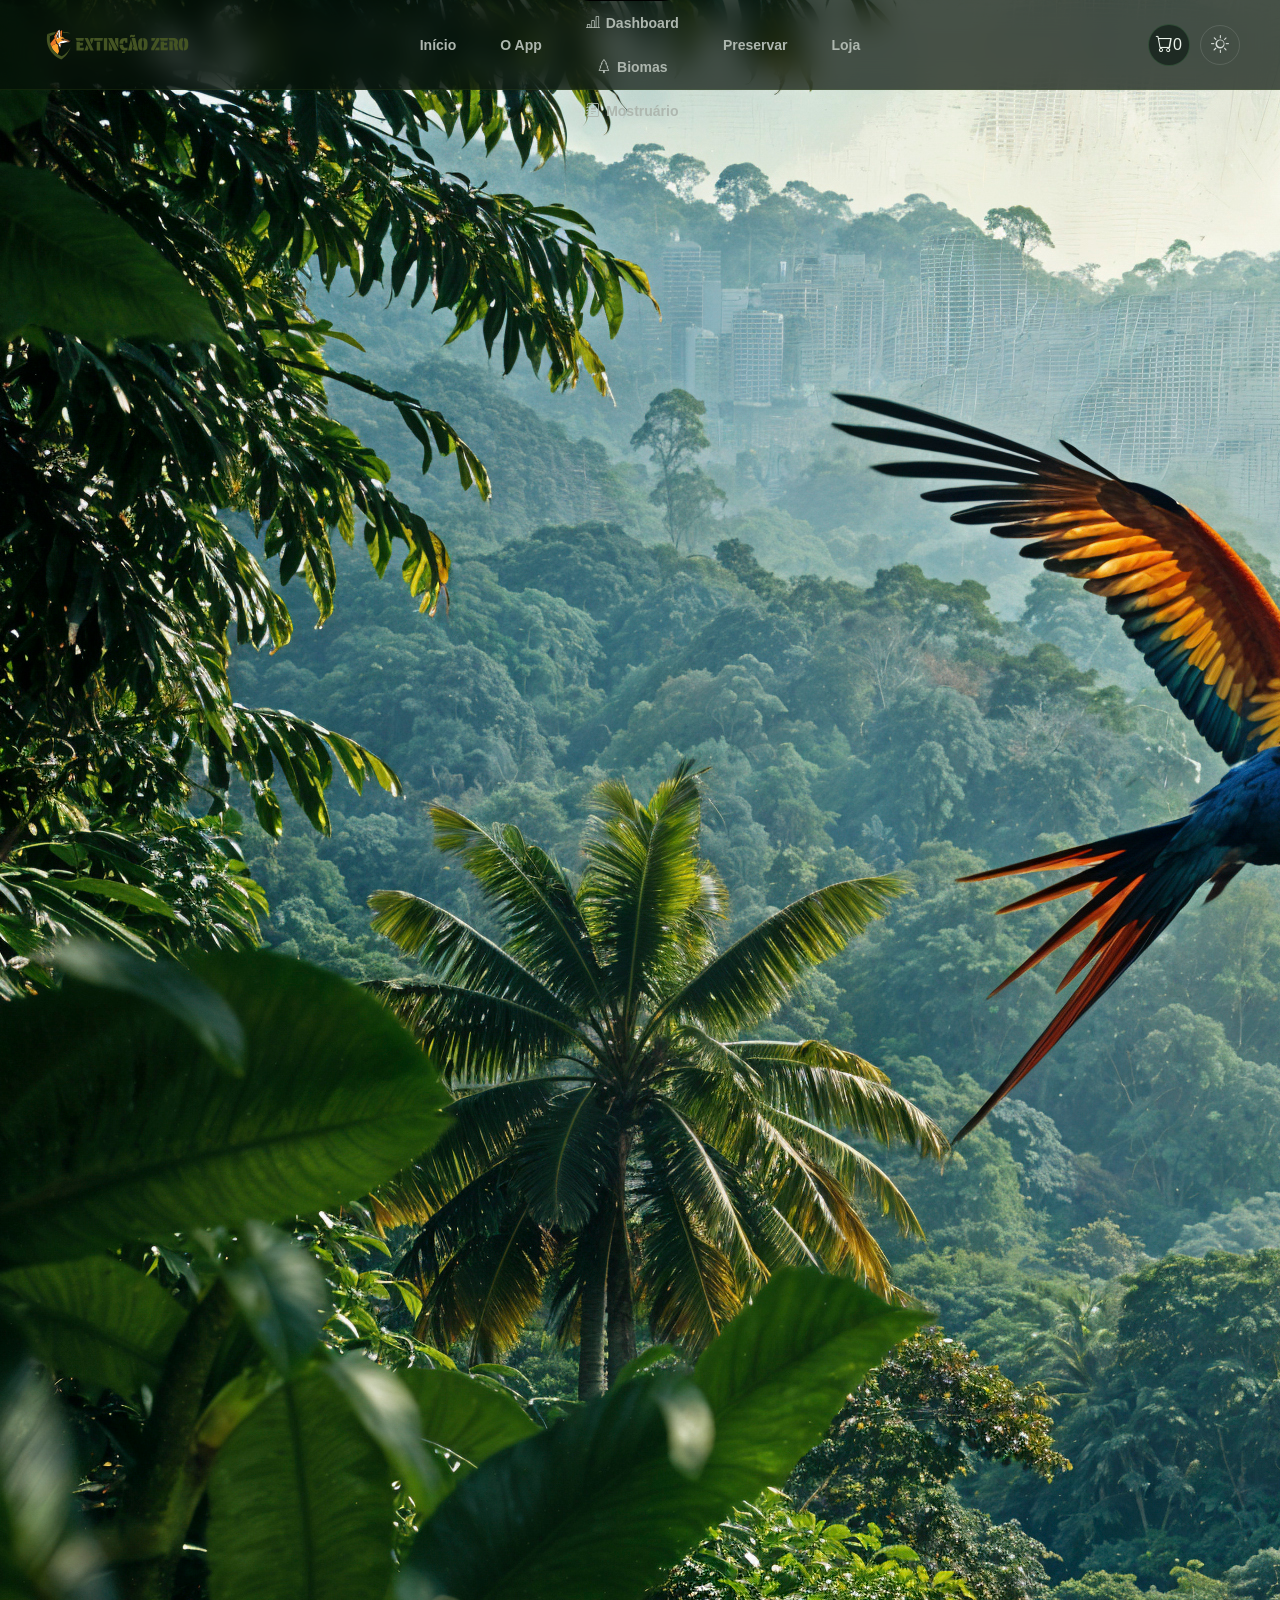
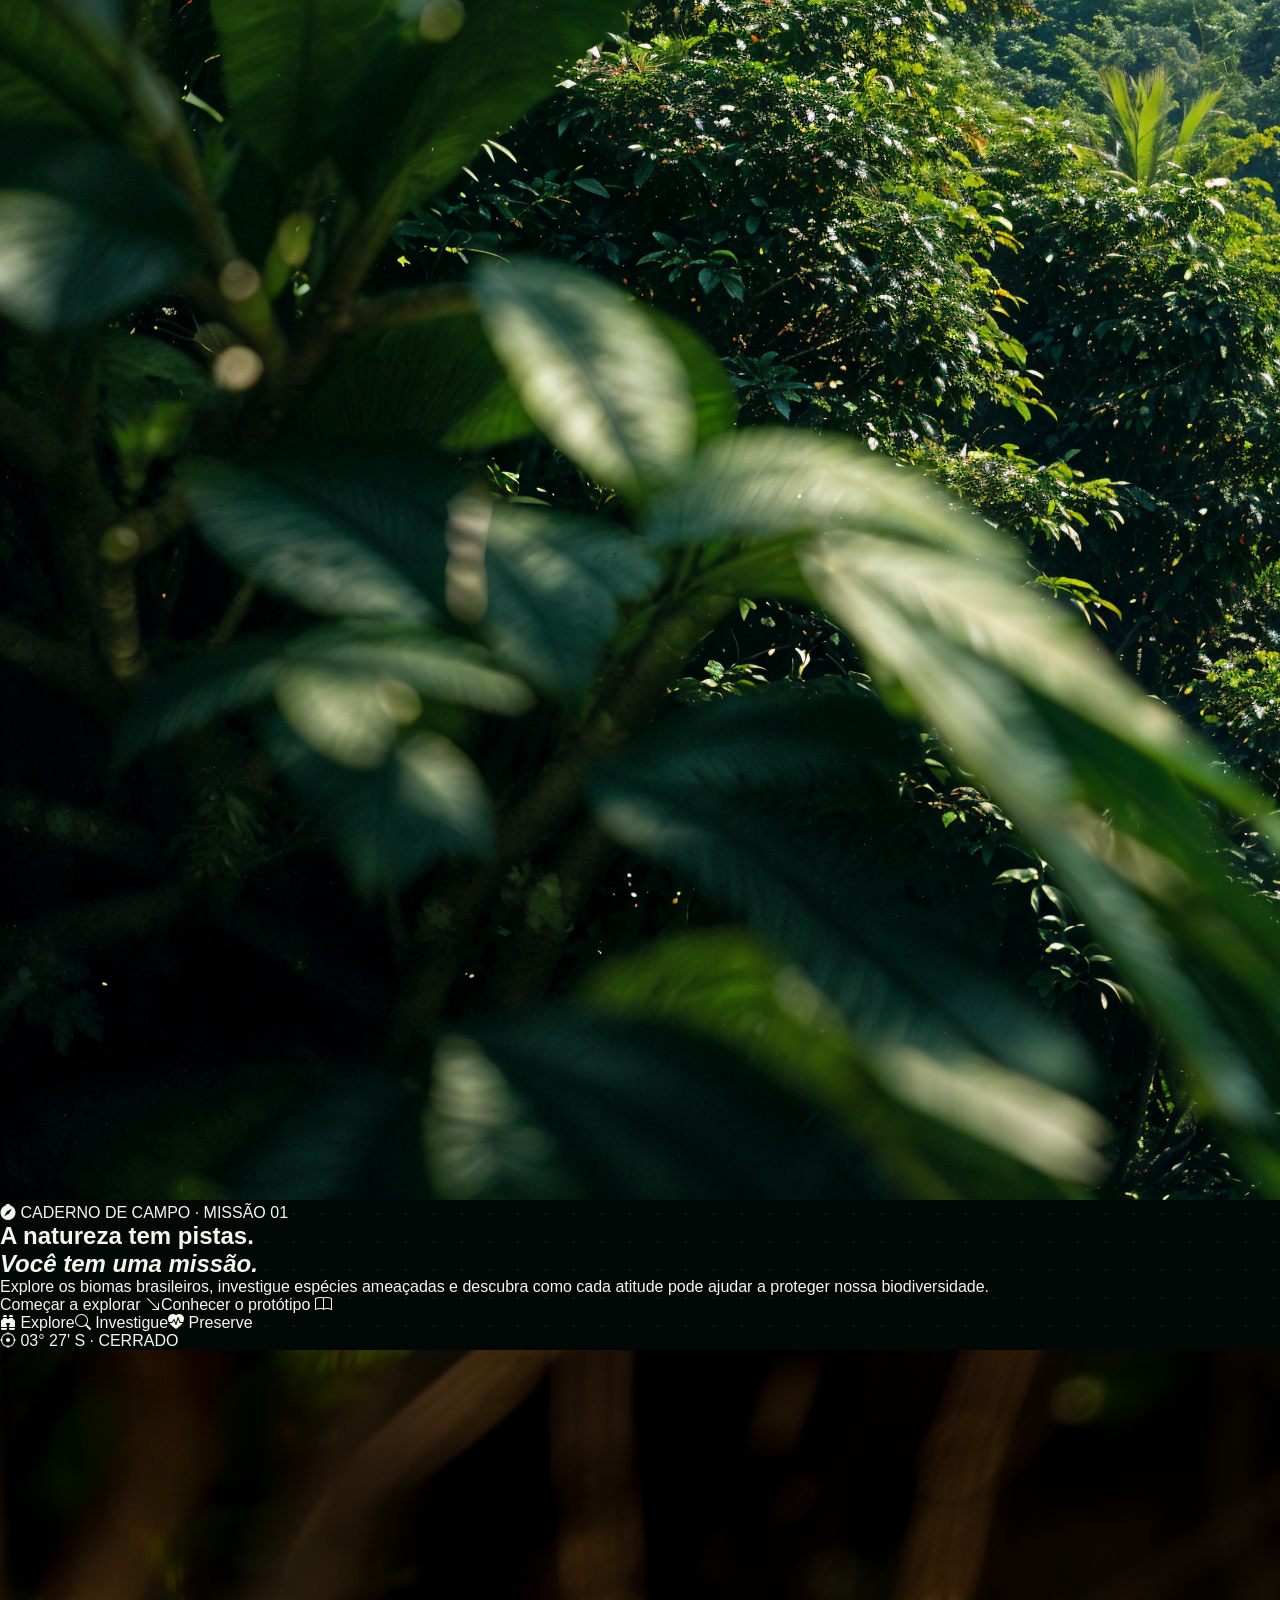
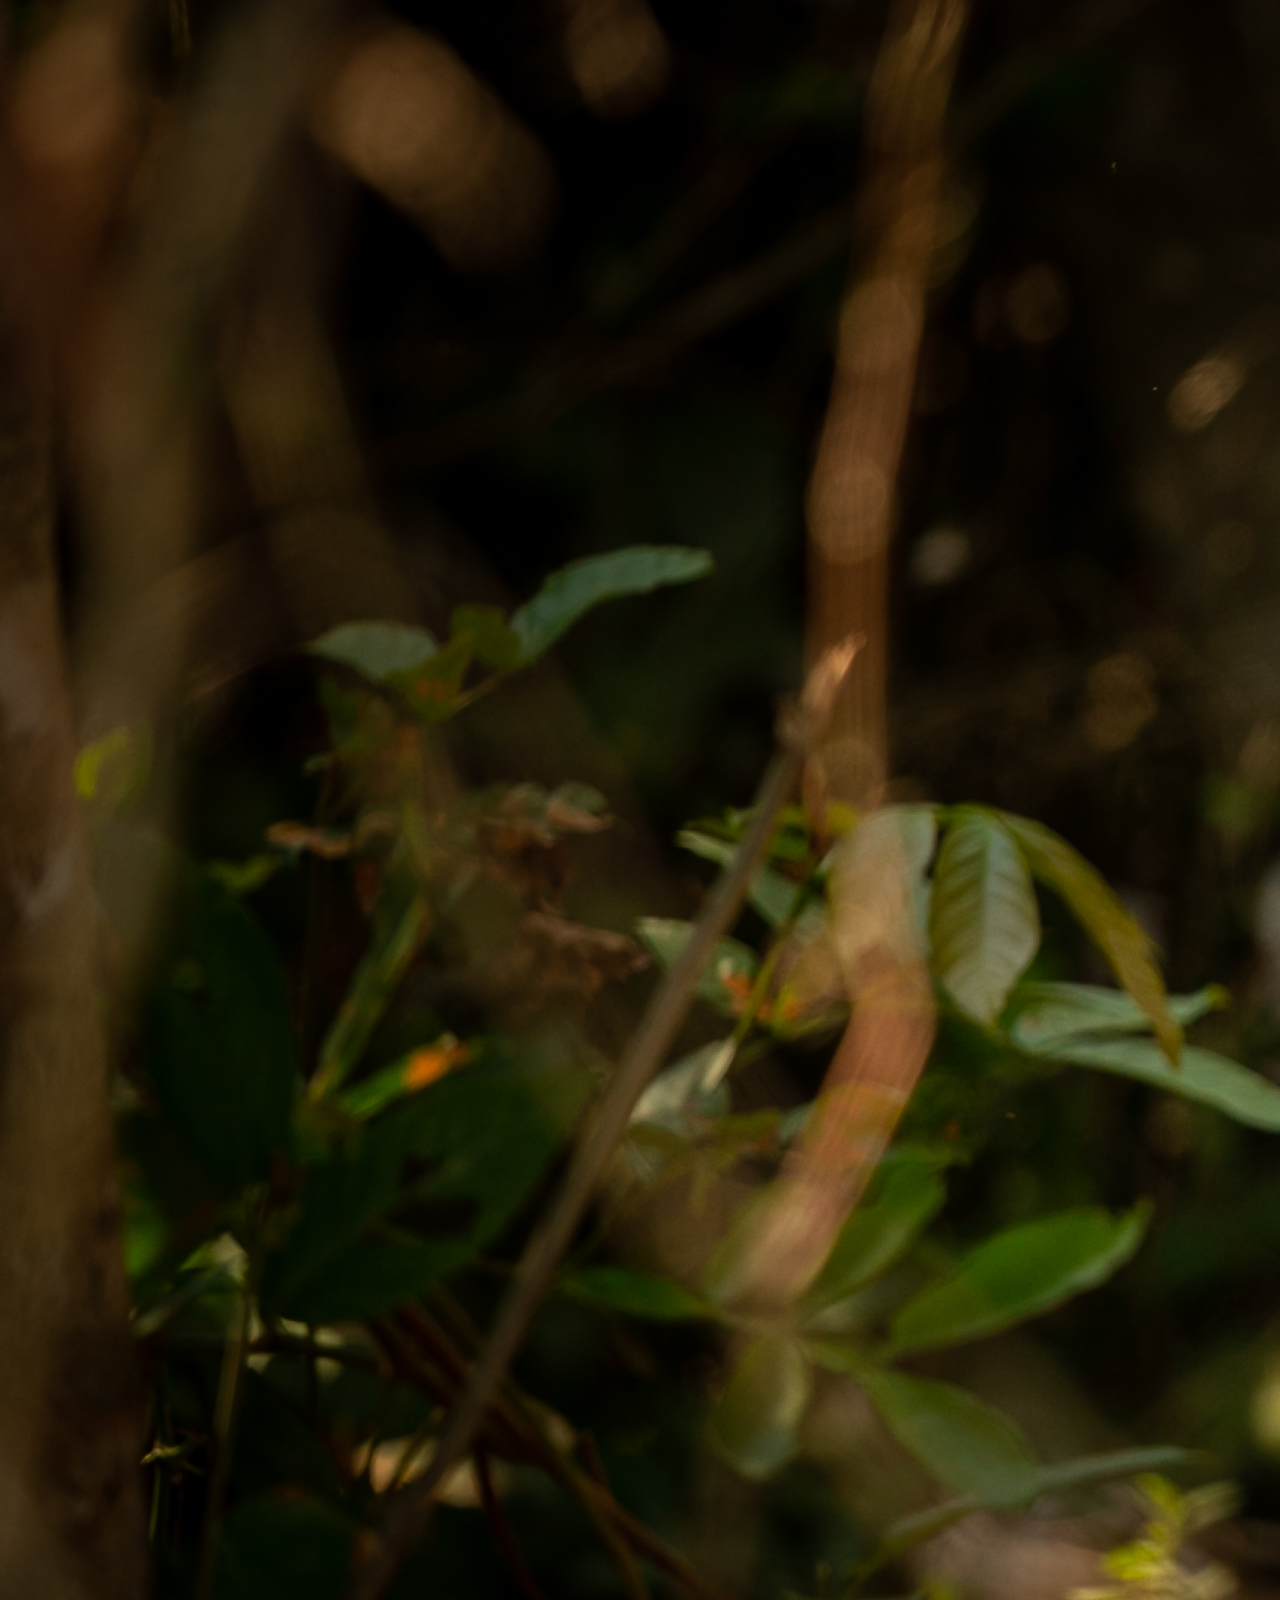
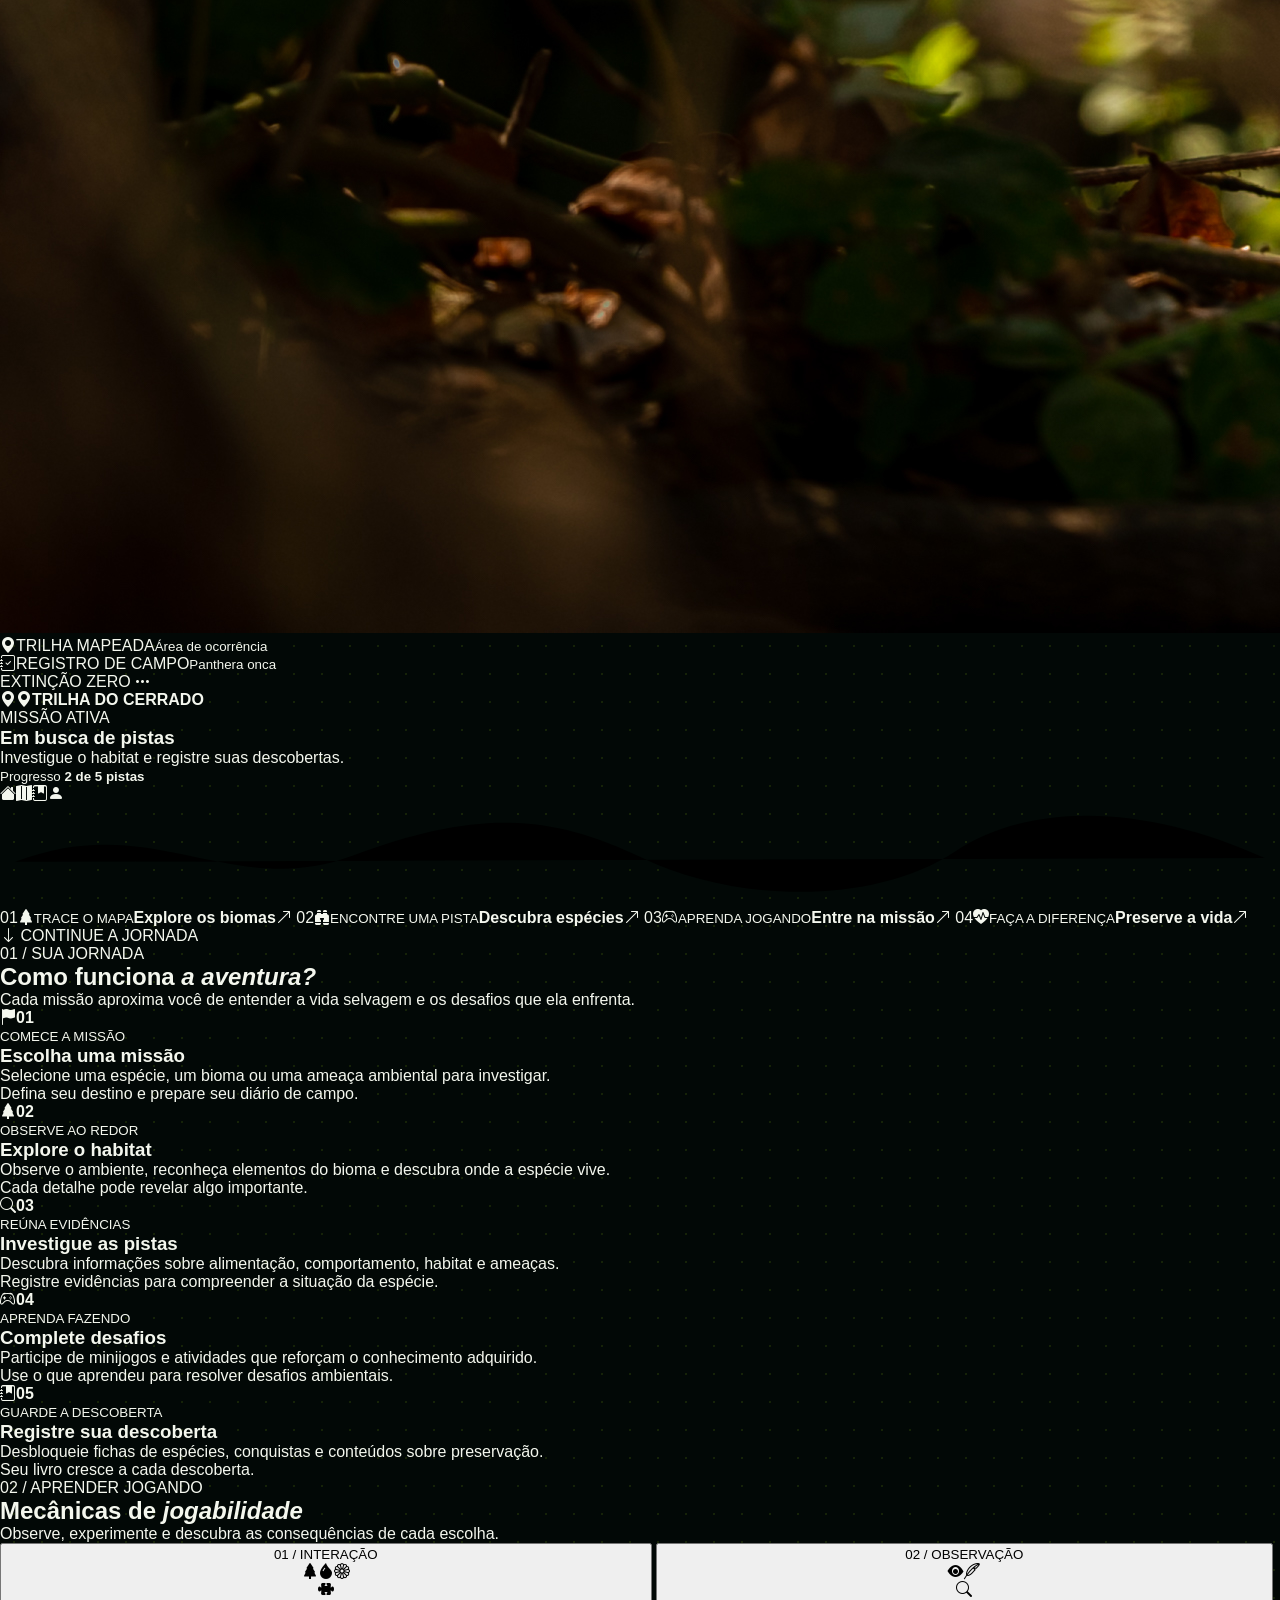
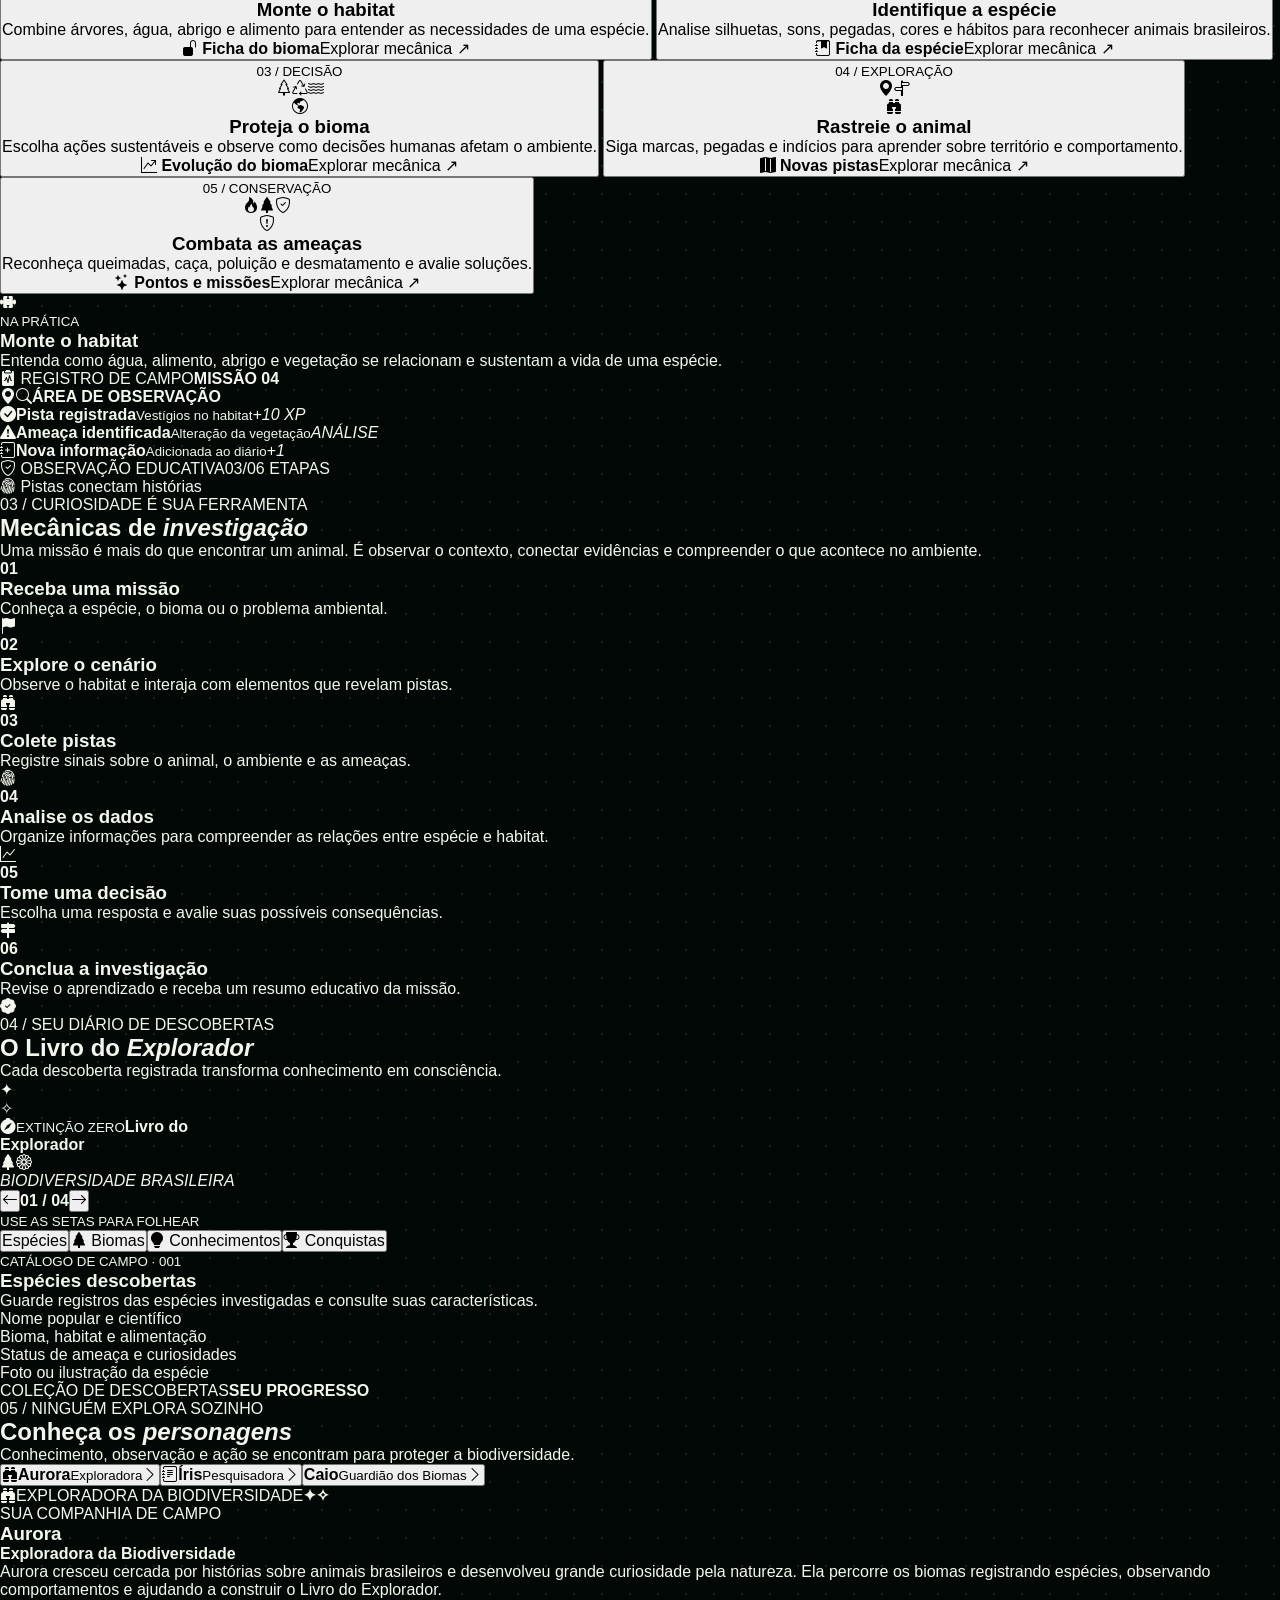
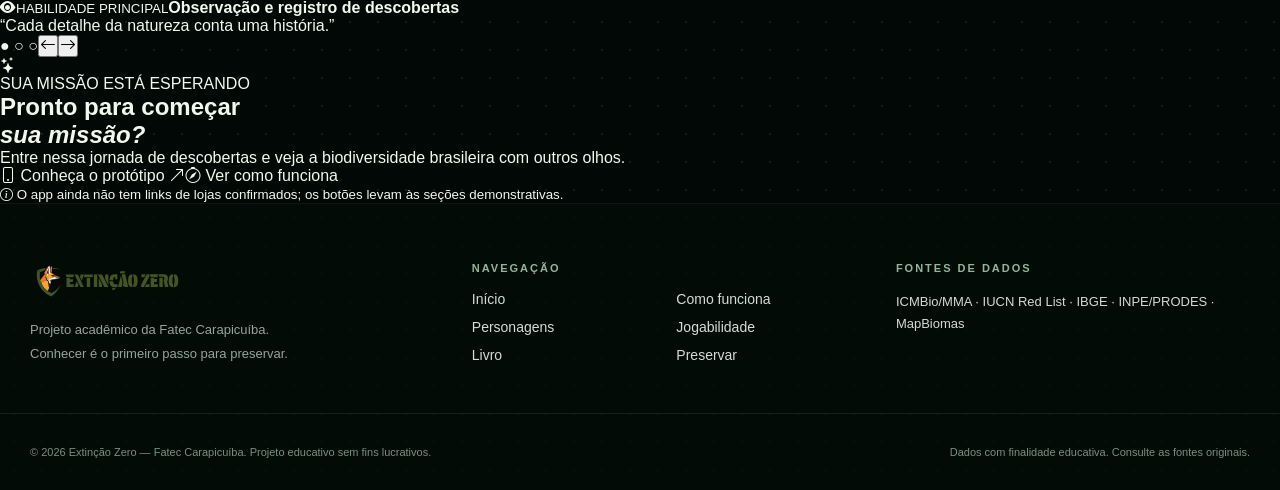
==== commit 8e10be85: "Att Mobile-first" ====
--- a/app.html
+++ b/app.html
@@ -1,406 +1,106 @@
 <!DOCTYPE html>
-<html lang="pt-BR">
-<head>
-    <meta charset="UTF-8">
-    <meta name="viewport" content="width=device-width, initial-scale=1.0">
-
-    <title>Extinção Zero</title>
-
-    <link rel="stylesheet" href="https://cdn.jsdelivr.net/npm/bootstrap-icons@1.11.3/font/bootstrap-icons.min.css">
-    <link rel="stylesheet" href="css/style.css">
-    <link rel="stylesheet" href="css/app.css">
-</head>
-
-<body>
-
-    <!-- NAVBAR -->
-    <header class="navbar">
-
-        <div class="nav-container">
-
-            <!-- LOGO -->
-            <a href="index.html" class="logo">
-                <img src="assets/img/logo.svg" alt="Extinção Zero">
-            </a>
-
-            <!-- MENU -->
-            <nav class="nav-menu">
-
-                <a href="index.html" class="nav-link">
-                    Início
-                </a>
-
-                <a href="app.html" class="nav-link active">
-                    O App
-                </a>
-
-                <a href="#" class="nav-link nav-dropdown">
-                    Explorar
-                    <i class="bi bi-chevron-down"></i>
-                </a>
-
-                <a href="preservar.html" class="nav-link">
-                    Preservar
-                </a>
-
-                <a href="loja.html" class="nav-link">
-                    Loja
-                </a>
-
-            </nav>
-
-            <!-- AÇÕES -->
-            <div class="nav-actions">
-
-                <button
-                class="nav-action cart-trigger"
-                id="openCart"
-                aria-label="Abrir carrinho"
-            >
-
-                <i class="bi bi-cart"></i>
-
-                <span id="cartCount">
-                    0
-                </span>
-
-            </button>
-
-                <button class="nav-button" id="theme-button" aria-label="Alterar tema">
-                    <i class="bi bi-sun"></i>
-                </button>
-
-            </div>
-
-            <button class="menu-toggle" id="menu-toggle" aria-label="Abrir menu">
-                <i class="bi bi-list"></i>
-            </button>
-
-        </div>
-
-    </header>
-
-<!-- ========================================
-     O APP
-======================================== -->
-
-<section class="app-section" id="o-app">
-
-    <div class="app-container">
-
-        <!-- TEXTO SUPERIOR -->
-        <div class="app-header">
-
-            <span class="app-label">
-                <i class="bi bi-phone"></i>
-                CONHEÇA O APP
-            </span>
-
-            <h2>
-                Explore. <span>Descubra.</span> Preserve.
-            </h2>
-
-            <p>
-                Uma experiência interativa para conhecer a biodiversidade
-                brasileira e descobrir como ajudar na sua preservação.
-            </p>
-
-        </div>
-
-
-        <!-- EXPERIÊNCIA -->
-        <div class="app-experience">
-
-            <!-- ELEMENTOS FLUTUANTES -->
-
-<div class="floating-element floating-1">
-    <i class="bi bi-shield"></i>
+<html lang="pt-BR"><head>
+<meta charset="UTF-8"><meta name="viewport" content="width=device-width, initial-scale=1">
+<title>O App | Extinção Zero</title>
+<link rel="stylesheet" href="https://cdn.jsdelivr.net/npm/bootstrap-icons@1.11.3/font/bootstrap-icons.min.css">
+<link rel="stylesheet" href="css/style.css"><link rel="stylesheet" href="css/app.css">
+<link rel="stylesheet" href="css/ux-foundation.css">
+</head><body>
+<header class="navbar">
+	<div class="nav-container">
+		<a href="index.html" class="logo"><img src="assets/img/logo.svg" alt="Extinção Zero"></a>
+		<nav class="nav-menu" aria-label="Navegação principal">
+			<a href="index.html" class="nav-link">Início</a>
+			<a href="app.html" class="nav-link">O App</a>
+			<div class="nav-explore">
+				<button class="nav-link nav-dropdown" type="button" aria-expanded="false" aria-controls="explore-menu">Explorar <i class="bi bi-chevron-down"></i></button>
+				<div class="nav-submenu" id="explore-menu">
+					<a class="nav-link" href="dashboard.html"><i class="bi bi-bar-chart-line"></i> Dashboard</a>
+					<a class="nav-link" href="biomas.html"><i class="bi bi-tree"></i> Biomas</a>
+					<a class="nav-link" href="mostruario.html"><i class="bi bi-journal-richtext"></i> Mostruário</a>
+				</div>
+			</div>
+			<a href="preservar.html" class="nav-link">Preservar</a>
+			<a href="loja.html" class="nav-link">Loja</a>
+		</nav>
+		<div class="nav-actions">
+			<a class="nav-action cart-trigger" href="loja.html#cart" aria-label="Abrir carrinho na loja"><i class="bi bi-cart"></i><span class="cart-count" data-cart-count>0</span></a>
+			<button class="nav-button" id="theme-button" type="button" aria-label="Alterar tema"><i class="bi bi-sun"></i></button>
+		</div>
+		<button class="menu-toggle" id="menu-toggle" type="button" aria-label="Abrir menu" aria-expanded="false" aria-controls="primary-navigation"><i class="bi bi-list"></i></button>
+	</div>
+</header>
+<main class="ez-app">
+<section class="ez-hero" id="topo">
+<div class="hero-landscape" aria-hidden="true"><img src="assets/img/amazonia.jpg" alt=""><span class="landscape-shade"></span><span class="canopy-front canopy-left"></span><span class="canopy-front canopy-right"></span><span class="field-grain"></span></div>
+<div class="hero-inner">
+<div class="hero-copy reveal">
+<span class="eyebrow"><i class="bi bi-compass-fill"></i> CADERNO DE CAMPO · MISSÃO 01</span>
+<h1>A natureza tem pistas.<br><em>Você tem uma missão.</em></h1>
+<p>Explore os biomas brasileiros, investigue espécies ameaçadas e descubra como cada atitude pode ajudar a proteger nossa biodiversidade.</p>
+<div class="hero-actions"><a class="ez-btn primary" href="#jornada">Começar a explorar <i class="bi bi-arrow-down-right"></i></a><a class="ez-btn ghost" href="#livro">Conhecer o protótipo <i class="bi bi-book"></i></a></div>
+<div class="hero-tags"><span><i class="bi bi-binoculars-fill"></i> Explore</span><span><i class="bi bi-search"></i> Investigue</span><span><i class="bi bi-heart-pulse-fill"></i> Preserve</span></div>
 </div>
-
-<div class="floating-element floating-2">
-    <i class="bi bi-tree"></i>
+<div class="hero-scene reveal" aria-label="Cena de exploração na floresta brasileira">
+<div class="scene-coordinate"><i class="bi bi-crosshair"></i> 03° 27' S · CERRADO</div>
+<figure class="scene-animal"><img src="assets/img/onca.jpg" alt="Onça-pintada em seu habitat natural"></figure>
+<div class="scene-track" aria-hidden="true"><span></span><span></span><span></span><span></span></div>
+<div class="scene-marker marker-trail"><i class="bi bi-geo-alt-fill"></i><span>TRILHA MAPEADA<small>Área de ocorrência</small></span></div>
+<div class="scene-marker marker-record"><i class="bi bi-journal-check"></i><span>REGISTRO DE CAMPO<small>Panthera onca</small></span></div>
+<div class="phone">
+<div class="speaker"></div><div class="screen">
+<div class="phone-brand">EXTINÇÃO ZERO <i class="bi bi-three-dots"></i></div>
+<div class="map-preview"><span class="pin p1"><i class="bi bi-geo-alt-fill"></i></span><span class="pin p2"><i class="bi bi-geo-alt-fill"></i></span><span class="route"></span><b>TRILHA DO CERRADO</b></div>
+<span class="mini-eyebrow">MISSÃO ATIVA</span><h3>Em busca de pistas</h3><p>Investigue o habitat e registre suas descobertas.</p>
+<div class="progress"><span></span></div><small>Progresso <b>2 de 5 pistas</b></small>
+<div class="phone-nav"><i class="bi bi-house-fill"></i><i class="bi bi-map-fill"></i><i class="bi bi-journal-bookmark-fill"></i><i class="bi bi-person-fill"></i></div>
+</div></div>
+<span class="scene-plant plant-one" aria-hidden="true"></span><span class="scene-plant plant-two" aria-hidden="true"></span>
 </div>
-
-<div class="floating-element floating-3">
-    <i class="bi bi-bug"></i>
 </div>
-
-<div class="floating-element floating-4">
-    <i class="bi bi-water"></i>
-</div>
-
-<div class="floating-element floating-5">
-    <i class="bi bi-flower1"></i>
-</div>
-
-<div class="floating-element floating-6">
-    <i class="bi bi-binoculars"></i>
-</div>
-
-<div class="floating-element floating-7">
-    <i class="bi bi-globe-americas"></i>
-</div>
-
-<div class="floating-element floating-8">
-    <i class="bi bi-feather"></i>
-</div>
-
-            <!-- CÍRCULO DECORATIVO -->
-            <div class="app-orbit orbit-1"></div>
-            <div class="app-orbit orbit-2"></div>
-            <div class="app-orbit orbit-3"></div>
-
-
-            <!-- ITEM ESQUERDA SUPERIOR -->
-            <div class="app-feature feature-left-top">
-
-                
-
-                <div>
-                    <h3>Explorar</h3>
-
-                    <p>
-                        Navegue pelo mapa e descubra os biomas
-                        brasileiros.
-                    </p>
-                </div>
-
-                <div class="feature-icon">
-                    <i class="bi bi-map"></i>
-                </div>
-
-            </div>
-
-
-            <!-- ITEM DIREITA SUPERIOR -->
-            <div class="app-feature feature-right-top">
-
-                <div class="feature-icon">
-                    <i class="bi bi-search"></i>
-                </div>
-
-                <div>
-                    <h3>Descobrir</h3>
-
-                    <p>
-                        Conheça espécies, curiosidades e histórias
-                        da nossa fauna.
-                    </p>
-                </div>
-
-            </div>
-
-
-            <!-- ITEM ESQUERDA INFERIOR -->
-            <div class="app-feature feature-left-bottom">
-
-                
-
-                <div>
-                    <h3>Jogar</h3>
-
-                    <p>
-                        Aprenda brincando através de desafios
-                        e minijogos.
-                    </p>
-                </div>
-
-                <div class="feature-icon">
-                    <i class="bi bi-controller"></i>
-                </div>
-
-            </div>
-
-
-            <!-- ITEM DIREITA INFERIOR -->
-            <div class="app-feature feature-right-bottom">
-
-                <div class="feature-icon">
-                    <i class="bi bi-heart"></i>
-                </div>
-
-                <div>
-                    <h3>Preservar</h3>
-
-                    <p>
-                        Transforme conhecimento em atitudes
-                        para proteger a natureza.
-                    </p>
-                </div>
-
-            </div>
-
-
-            <!-- CELULAR -->
-            <div class="app-phone">
-
-                <div class="app-phone-notch"></div>
-
-                <div class="app-phone-screen">
-
-                    <div class="app-phone-top">
-                        <span>09:41</span>
-                        <i class="bi bi-battery-full"></i>
-                    </div>
-
-                    <div class="app-profile">
-
-                        <div class="app-avatar">
-                            <i class="bi bi-person-fill"></i>
-                        </div>
-
-                        <div>
-                            <small>Olá!</small>
-                            <strong>Explorador</strong>
-                        </div>
-
-                    </div>
-
-
-                    <div class="app-phone-title">
-                        <small>DESCUBRA A FAUNA</small>
-                        <h3>
-                            Conheça o
-                            <span>Brasil.</span>
-                        </h3>
-                    </div>
-
-
-                    <div class="app-animal-card">
-
-                        <img src="assets/img/onca.jpg"
-                             alt="Onça-pintada">
-
-                        <div class="app-animal-info">
-                            <small>ESPÉCIE EM DESTAQUE</small>
-                            <strong>Onça-pintada</strong>
-                        </div>
-
-                    </div>
-
-
-                    <div class="app-progress">
-
-                        <div>
-                            <span>Seu progresso</span>
-                            <strong>68%</strong>
-                        </div>
-
-                        <div class="progress-bar">
-                            <span></span>
-                        </div>
-
-                    </div>
-
-
-                    <button class="app-explore-button">
-                        Explorar agora
-                        <i class="bi bi-arrow-right"></i>
-                    </button>
-
-                </div>
-
-            </div>
-
-        </div>
-
-    </div>
-
+<nav class="exploration-trail reveal" aria-label="Atalhos de exploração">
+<svg class="trail-ink" viewBox="0 0 1000 80" preserveAspectRatio="none" aria-hidden="true"><path d="M12 46 C120 4 180 77 276 41 S430 8 502 43 S682 80 746 38 S902 4 988 43"/></svg>
+<a class="trail-stop" href="biomas.html"><span class="trail-number">01</span><span class="trail-mark"><i class="bi bi-tree-fill"></i></span><span class="trail-copy"><small>TRACE O MAPA</small><strong>Explore os biomas</strong></span><i class="bi bi-arrow-up-right trail-arrow"></i></a>
+<a class="trail-stop" href="mostruario.html"><span class="trail-number">02</span><span class="trail-mark"><i class="bi bi-binoculars-fill"></i></span><span class="trail-copy"><small>ENCONTRE UMA PISTA</small><strong>Descubra espécies</strong></span><i class="bi bi-arrow-up-right trail-arrow"></i></a>
+<a class="trail-stop" href="#mecanicas"><span class="trail-number">03</span><span class="trail-mark"><i class="bi bi-controller"></i></span><span class="trail-copy"><small>APRENDA JOGANDO</small><strong>Entre na missão</strong></span><i class="bi bi-arrow-up-right trail-arrow"></i></a>
+<a class="trail-stop" href="preservar.html"><span class="trail-number">04</span><span class="trail-mark"><i class="bi bi-heart-pulse-fill"></i></span><span class="trail-copy"><small>FAÇA A DIFERENÇA</small><strong>Preserve a vida</strong></span><i class="bi bi-arrow-up-right trail-arrow"></i></a>
+</nav>
+<a class="scroll-cue" href="#jornada"><i class="bi bi-arrow-down"></i> CONTINUE A JORNADA</a>
 </section>
-
-    
-
-
-
-
-<!-- =========================
-     FOOTER
-========================= -->
-
-<footer class="site-footer">
-
-    <div class="footer-container">
-
-        <!-- MARCA -->
-
-        <div class="footer-brand">
-
-            <div class="footer-logo">
-                <a href="#" class="logo">
-                <img src="assets/img/logo.svg" alt="Extinção Zero">
-            </a>
-            </div>
-
-            <p>
-                Projeto acadêmico da Fatec Carapicuíba.<br>
-                Conhecer é o primeiro passo para preservar.
-            </p>
-
-        </div>
-
-
-        <!-- NAVEGAÇÃO -->
-
-        <div class="footer-navigation">
-
-            <h4>NAVEGAÇÃO</h4>
-
-            <div class="footer-links">
-
-                <div>
-                    <a href="index.html">Início</a>
-                    <a href="#especies">Espécies</a>
-                    <a href="#dados">Dados</a>
-                    <a href="loja.html">Loja</a>
-                </div>
-
-                <div>
-                    <a href="app.html">O App</a>
-                    <a href="#biomas">Biomas</a>
-                    <a href="preservar.html">Preservar</a>
-                </div>
-
-            </div>
-
-        </div>
-
-
-        <!-- FONTES -->
-
-        <div class="footer-sources">
-
-            <h4>FONTES DE DADOS</h4>
-
-            <p>
-                ICMBio/MMA (Portaria nº 148/2022) · IUCN Red List 2024 ·
-                IBGE (2019) · INPE/PRODES (2024) · MapBiomas (2023)
-            </p>
-
-        </div>
-
-    </div>
-
-
-    <!-- LINHA INFERIOR -->
-
-    <div class="footer-bottom">
-
-        <p>
-            © 2026 Extinção Zero — Fatec Carapicuíba.
-            Projeto educativo sem fins lucrativos.
-        </p>
-
-        <p>
-            Dados com finalidade educativa.
-            Consulte sempre as fontes originais.
-        </p>
-
-    </div>
-
-</footer>
-
-
-    <script src="js/script.js"></script>
-
-</body>
-</html>+<section class="ez-section journey" id="jornada"><header class="section-heading reveal"><span class="eyebrow">01 / SUA JORNADA</span><h2>Como funciona <em>a aventura?</em></h2><p>Cada missão aproxima você de entender a vida selvagem e os desafios que ela enfrenta.</p></header>
+<div class="journey-grid"><div class="journey-line"><span id="journeyProgress"></span></div>
+<article class="journey-step active reveal" tabindex="0" role="button" aria-expanded="true"><div class="step-icon"><i class="bi bi-flag-fill"></i><b>01</b></div><div class="step-card"><small>COMECE A MISSÃO</small><h3>Escolha uma missão</h3><p>Selecione uma espécie, um bioma ou uma ameaça ambiental para investigar.</p><div class="step-extra">Defina seu destino e prepare seu diário de campo.</div></div></article>
+<article class="journey-step reveal" tabindex="0" role="button" aria-expanded="false"><div class="step-icon"><i class="bi bi-tree-fill"></i><b>02</b></div><div class="step-card"><small>OBSERVE AO REDOR</small><h3>Explore o habitat</h3><p>Observe o ambiente, reconheça elementos do bioma e descubra onde a espécie vive.</p><div class="step-extra">Cada detalhe pode revelar algo importante.</div></div></article>
+<article class="journey-step reveal" tabindex="0" role="button" aria-expanded="false"><div class="step-icon"><i class="bi bi-search"></i><b>03</b></div><div class="step-card"><small>REÚNA EVIDÊNCIAS</small><h3>Investigue as pistas</h3><p>Descubra informações sobre alimentação, comportamento, habitat e ameaças.</p><div class="step-extra">Registre evidências para compreender a situação da espécie.</div></div></article>
+<article class="journey-step reveal" tabindex="0" role="button" aria-expanded="false"><div class="step-icon"><i class="bi bi-controller"></i><b>04</b></div><div class="step-card"><small>APRENDA FAZENDO</small><h3>Complete desafios</h3><p>Participe de minijogos e atividades que reforçam o conhecimento adquirido.</p><div class="step-extra">Use o que aprendeu para resolver desafios ambientais.</div></div></article>
+<article class="journey-step reveal" tabindex="0" role="button" aria-expanded="false"><div class="step-icon"><i class="bi bi-journal-bookmark-fill"></i><b>05</b></div><div class="step-card"><small>GUARDE A DESCOBERTA</small><h3>Registre sua descoberta</h3><p>Desbloqueie fichas de espécies, conquistas e conteúdos sobre preservação.</p><div class="step-extra">Seu livro cresce a cada descoberta.</div></div></article></div></section>
+<section class="ez-section mechanics" id="mecanicas"><header class="section-heading reveal"><span class="eyebrow">02 / APRENDER JOGANDO</span><h2>Mecânicas de <em>jogabilidade</em></h2><p>Observe, experimente e descubra as consequências de cada escolha.</p></header>
+<div class="mechanics-grid">
+<button class="mechanic-card selected reveal" data-key="habitat" aria-pressed="true"><small>01 / INTERAÇÃO</small><div class="mechanic-art"><i class="bi bi-tree-fill"></i><i class="bi bi-droplet-fill"></i><i class="bi bi-flower1"></i></div><span class="mechanic-icon"><i class="bi bi-puzzle-fill"></i></span><h3>Monte o habitat</h3><p>Combine árvores, água, abrigo e alimento para entender as necessidades de uma espécie.</p><strong><i class="bi bi-unlock-fill"></i> Ficha do bioma</strong><span class="card-action">Explorar mecânica ↗</span></button>
+<button class="mechanic-card reveal" data-key="species" aria-pressed="false"><small>02 / OBSERVAÇÃO</small><div class="mechanic-art"><i class="bi bi-eye-fill"></i><i class="bi bi-feather"></i><i class="bi bi-paw-fill"></i></div><span class="mechanic-icon"><i class="bi bi-search"></i></span><h3>Identifique a espécie</h3><p>Analise silhuetas, sons, pegadas, cores e hábitos para reconhecer animais brasileiros.</p><strong><i class="bi bi-journal-bookmark-fill"></i> Ficha da espécie</strong><span class="card-action">Explorar mecânica ↗</span></button>
+<button class="mechanic-card reveal" data-key="biome" aria-pressed="false"><small>03 / DECISÃO</small><div class="mechanic-art"><i class="bi bi-tree"></i><i class="bi bi-recycle"></i><i class="bi bi-water"></i></div><span class="mechanic-icon"><i class="bi bi-globe-americas"></i></span><h3>Proteja o bioma</h3><p>Escolha ações sustentáveis e observe como decisões humanas afetam o ambiente.</p><strong><i class="bi bi-graph-up-arrow"></i> Evolução do bioma</strong><span class="card-action">Explorar mecânica ↗</span></button>
+<button class="mechanic-card reveal" data-key="track" aria-pressed="false"><small>04 / EXPLORAÇÃO</small><div class="mechanic-art"><i class="bi bi-geo-alt-fill"></i><i class="bi bi-signpost-split"></i><i class="bi bi-footprints"></i></div><span class="mechanic-icon"><i class="bi bi-binoculars-fill"></i></span><h3>Rastreie o animal</h3><p>Siga marcas, pegadas e indícios para aprender sobre território e comportamento.</p><strong><i class="bi bi-map-fill"></i> Novas pistas</strong><span class="card-action">Explorar mecânica ↗</span></button>
+<button class="mechanic-card reveal" data-key="threats" aria-pressed="false"><small>05 / CONSERVAÇÃO</small><div class="mechanic-art"><i class="bi bi-fire"></i><i class="bi bi-tree-fill"></i><i class="bi bi-shield-check"></i></div><span class="mechanic-icon"><i class="bi bi-shield-exclamation"></i></span><h3>Combata as ameaças</h3><p>Reconheça queimadas, caça, poluição e desmatamento e avalie soluções.</p><strong><i class="bi bi-stars"></i> Pontos e missões</strong><span class="card-action">Explorar mecânica ↗</span></button></div>
+<div class="mechanic-detail reveal" aria-live="polite"><span class="detail-icon"><i id="detailIcon" class="bi bi-puzzle-fill"></i></span><div><small>NA PRÁTICA</small><h3 id="detailTitle">Monte o habitat</h3><p id="detailText">Entenda como água, alimento, abrigo e vegetação se relacionam e sustentam a vida de uma espécie.</p></div></div></section>
+<section class="ez-section investigation" id="investigacao"><div class="investigation-layout"><div class="field-board reveal"><div class="board-heading"><span><i class="bi bi-clipboard2-pulse-fill"></i> REGISTRO DE CAMPO</span><b>MISSÃO 04</b></div><div class="field-map"><span class="contour c1"></span><span class="contour c2"></span><i class="bi bi-geo-alt-fill marker m1"></i><i class="bi bi-search marker m2"></i><i class="bi bi-paw-fill marker m3"></i><span class="map-path"></span><b>ÁREA DE OBSERVAÇÃO</b></div><div class="evidence"><div><i class="bi bi-check-circle-fill"></i><span><b>Pista registrada</b><small>Vestígios no habitat</small></span><em>+10 XP</em></div><div><i class="bi bi-exclamation-triangle-fill"></i><span><b>Ameaça identificada</b><small>Alteração da vegetação</small></span><em>ANÁLISE</em></div><div><i class="bi bi-journal-plus"></i><span><b>Nova informação</b><small>Adicionada ao diário</small></span><em>+1</em></div></div><div class="board-foot"><span><i class="bi bi-shield-check"></i> OBSERVAÇÃO EDUCATIVA</span><span>03/06 ETAPAS</span></div><span class="board-sticker"><i class="bi bi-fingerprint"></i> Pistas conectam histórias</span></div>
+<div class="investigation-copy reveal"><span class="eyebrow">03 / CURIOSIDADE É SUA FERRAMENTA</span><h2>Mecânicas de <em>investigação</em></h2><p>Uma missão é mais do que encontrar um animal. É observar o contexto, conectar evidências e compreender o que acontece no ambiente.</p><div class="investigation-list">
+<article class="investigation-step active"><b>01</b><div><h3>Receba uma missão</h3><p>Conheça a espécie, o bioma ou o problema ambiental.</p></div><i class="bi bi-flag-fill"></i></article>
+<article class="investigation-step"><b>02</b><div><h3>Explore o cenário</h3><p>Observe o habitat e interaja com elementos que revelam pistas.</p></div><i class="bi bi-binoculars-fill"></i></article>
+<article class="investigation-step"><b>03</b><div><h3>Colete pistas</h3><p>Registre sinais sobre o animal, o ambiente e as ameaças.</p></div><i class="bi bi-fingerprint"></i></article>
+<article class="investigation-step"><b>04</b><div><h3>Analise os dados</h3><p>Organize informações para compreender as relações entre espécie e habitat.</p></div><i class="bi bi-graph-up"></i></article>
+<article class="investigation-step"><b>05</b><div><h3>Tome uma decisão</h3><p>Escolha uma resposta e avalie suas possíveis consequências.</p></div><i class="bi bi-signpost-2-fill"></i></article>
+<article class="investigation-step"><b>06</b><div><h3>Conclua a investigação</h3><p>Revise o aprendizado e receba um resumo educativo da missão.</p></div><i class="bi bi-patch-check-fill"></i></article></div></div></div></section>
+<section class="ez-section book-section" id="livro"><header class="section-heading reveal"><span class="eyebrow">04 / SEU DIÁRIO DE DESCOBERTAS</span><h2>O Livro do <em>Explorador</em></h2><p>Cada descoberta registrada transforma conhecimento em consciência.</p></header><div class="book-layout">
+<div class="book-stage reveal"><div class="book-spark spark1">✦</div><div class="book-spark spark2">✧</div><div class="book-object" id="bookObject"><div class="book-cover"><span class="book-seal"><i class="bi bi-compass-fill"></i></span><small>EXTINÇÃO ZERO</small><strong>Livro do<br>Explorador</strong><div class="cover-art"><i class="bi bi-tree-fill"></i><i class="bi bi-paw-fill"></i><i class="bi bi-flower1"></i></div><em>BIODIVERSIDADE BRASILEIRA</em></div><div class="book-pages"></div></div><div class="book-controls"><button id="bookPrev" aria-label="Página anterior"><i class="bi bi-arrow-left"></i></button><b id="bookPage">01 / 04</b><button id="bookNext" aria-label="Próxima página"><i class="bi bi-arrow-right"></i></button></div><small class="book-hint">USE AS SETAS PARA FOLHEAR</small></div>
+<div class="book-content reveal"><div class="book-tabs" role="tablist"><button class="book-tab active" data-book="species" role="tab" aria-selected="true"><i class="bi bi-paw-fill"></i> Espécies</button><button class="book-tab" data-book="biomes" role="tab" aria-selected="false"><i class="bi bi-tree-fill"></i> Biomas</button><button class="book-tab" data-book="knowledge" role="tab" aria-selected="false"><i class="bi bi-lightbulb-fill"></i> Conhecimentos</button><button class="book-tab" data-book="awards" role="tab" aria-selected="false"><i class="bi bi-trophy-fill"></i> Conquistas</button></div>
+<div class="book-panel" data-panel="species"><small>CATÁLOGO DE CAMPO · 001</small><h3><i class="bi bi-paw-fill"></i> Espécies descobertas</h3><p>Guarde registros das espécies investigadas e consulte suas características.</p><ul><li>Nome popular e científico</li><li>Bioma, habitat e alimentação</li><li>Status de ameaça e curiosidades</li><li>Foto ou ilustração da espécie</li></ul><div class="book-progress"><span>COLEÇÃO DE DESCOBERTAS</span><b>SEU PROGRESSO</b><i><span></span></i></div></div>
+<div class="book-panel" data-panel="biomes" hidden><small>ATLAS NATURAL · 002</small><h3><i class="bi bi-tree-fill"></i> Biomas explorados</h3><p>Registre os ambientes visitados e entenda como cada território sustenta a vida.</p><ul><li>Mapa e características do bioma</li><li>Espécies encontradas</li><li>Ameaças identificadas</li><li>Progresso de exploração</li></ul><div class="biome-chips"><span>Amazônia</span><span>Cerrado</span><span>Caatinga</span><span>Mata Atlântica</span><span>Pantanal</span><span>Pampa</span></div></div>
+<div class="book-panel" data-panel="knowledge" hidden><small>NOTAS DE INVESTIGAÇÃO · 003</small><h3><i class="bi bi-lightbulb-fill"></i> Conhecimentos desbloqueados</h3><p>Reúna informações que explicam as ameaças ambientais e as possibilidades de preservação.</p><ul><li>Fatos sobre conservação</li><li>Explicações sobre ameaças</li><li>Práticas de preservação</li><li>Conteúdos das missões</li></ul></div>
+<div class="book-panel" data-panel="awards" hidden><small>MARCOS DA JORNADA · 004</small><h3><i class="bi bi-trophy-fill"></i> Conquistas</h3><p>Acompanhe os marcos alcançados durante sua jornada de aprendizagem.</p><ul><li>Missões concluídas</li><li>Espécies investigadas</li><li>Biomas explorados</li><li>Desafios e nível de conservacionista</li></ul></div></div></div></section>
+<section class="ez-section characters" id="personagens"><header class="section-heading reveal"><span class="eyebrow">05 / NINGUÉM EXPLORA SOZINHO</span><h2>Conheça os <em>personagens</em></h2><p>Conhecimento, observação e ação se encontram para proteger a biodiversidade.</p></header><div class="characters-layout"><div class="character-selector reveal" role="tablist"><button class="character-choice active" data-character="0" role="tab" aria-selected="true"><i class="bi bi-binoculars-fill"></i><span><b>Aurora</b><small>Exploradora</small></span><i class="bi bi-chevron-right"></i></button><button class="character-choice" data-character="1" role="tab" aria-selected="false"><i class="bi bi-journal-text"></i><span><b>Íris</b><small>Pesquisadora</small></span><i class="bi bi-chevron-right"></i></button><button class="character-choice" data-character="2" role="tab" aria-selected="false"><i class="bi bi-shield-leaf"></i><span><b>Caio</b><small>Guardião dos Biomas</small></span><i class="bi bi-chevron-right"></i></button></div>
+<article class="character-profile reveal" aria-live="polite"><div class="character-art" id="characterArt"><div class="character-sun"></div><i id="characterBigIcon" class="bi bi-binoculars-fill"></i><span id="characterRole">EXPLORADORA DA BIODIVERSIDADE</span><b class="star star1">✦</b><b class="star star2">✧</b></div><div class="character-info"><span class="eyebrow">SUA COMPANHIA DE CAMPO</span><h3 id="characterName">Aurora</h3><h4 id="characterTitle">Exploradora da Biodiversidade</h4><p id="characterStory">Aurora cresceu cercada por histórias sobre animais brasileiros e desenvolveu grande curiosidade pela natureza. Ela percorre os biomas registrando espécies, observando comportamentos e ajudando a construir o Livro do Explorador.</p><div class="character-skill"><i id="characterSkillIcon" class="bi bi-eye-fill"></i><span><small>HABILIDADE PRINCIPAL</small><b id="characterSkill">Observação e registro de descobertas</b></span></div><blockquote id="characterQuote">“Cada detalhe da natureza conta uma história.”</blockquote><div class="character-controls"><span id="characterDots">● ○ ○</span><button id="characterPrev" aria-label="Personagem anterior"><i class="bi bi-arrow-left"></i></button><button id="characterNext" aria-label="Próximo personagem"><i class="bi bi-arrow-right"></i></button></div></div></article></div></section>
+<section class="download" id="download"><div class="download-decor"><i class="bi bi-leaf-fill"></i><i class="bi bi-paw-fill"></i><i class="bi bi-stars"></i></div><div class="download-inner reveal"><span class="eyebrow">SUA MISSÃO ESTÁ ESPERANDO</span><h2>Pronto para começar<br><em>sua missão?</em></h2><p>Entre nessa jornada de descobertas e veja a biodiversidade brasileira com outros olhos.</p><div class="download-actions"><a class="ez-btn primary" href="#livro"><i class="bi bi-phone"></i> Conheça o protótipo <i class="bi bi-arrow-up-right"></i></a><a class="ez-btn ghost" href="#jornada"><i class="bi bi-compass"></i> Ver como funciona</a></div><small><i class="bi bi-info-circle"></i> O app ainda não tem links de lojas confirmados; os botões levam às seções demonstrativas.</small></div></section>
+</main>
+<footer class="site-footer"><div class="footer-container"><div class="footer-brand"><div class="footer-logo"><a href="index.html" class="logo"><img src="assets/img/logo.svg" alt="Extinção Zero"></a></div><p>Projeto acadêmico da Fatec Carapicuíba.<br>Conhecer é o primeiro passo para preservar.</p></div><div class="footer-navigation"><h4>NAVEGAÇÃO</h4><div class="footer-links"><div><a href="index.html">Início</a><a href="#personagens">Personagens</a><a href="#livro">Livro</a></div><div><a href="#jornada">Como funciona</a><a href="#mecanicas">Jogabilidade</a><a href="preservar.html">Preservar</a></div></div></div><div class="footer-sources"><h4>FONTES DE DADOS</h4><p>ICMBio/MMA · IUCN Red List · IBGE · INPE/PRODES · MapBiomas</p></div></div><div class="footer-bottom"><p>© 2026 Extinção Zero — Fatec Carapicuíba. Projeto educativo sem fins lucrativos.</p><p>Dados com finalidade educativa. Consulte as fontes originais.</p></div></footer>
+<script src="js/common.js"></script><script src="js/app-page.js"></script>
+</body></html>
--- a/css/style.css
+++ b/css/style.css
@@ -8,11 +8,31 @@
     box-sizing: border-box;
 }
 
+html {
+    scroll-behavior: smooth;
+}
+
+button,
+a {
+    font: inherit;
+}
+
+button {
+    cursor: pointer;
+}
+
+a {
+    color: inherit;
+    text-decoration: none;
+}
+
 /* FUNDO COM DOTS */
 
 body {
     font-family: Arial, Helvetica, sans-serif;
-    background-color: #061108;
+    background-color: var(--background);
+    color: var(--text);
+    overflow-x: hidden;
 
     background-image: radial-gradient(
         circle,
@@ -68,6 +88,21 @@
     background: rgba(180, 225, 100, 0.25);
 }
 
+body.light-theme .nav-link.active:hover {
+    background: rgba(53, 107, 22, 0.16);
+}
+
+body.light-theme .nav-action {
+    color: #354038;
+    background: rgba(255, 255, 255, 0.4);
+    border-color: rgba(40, 70, 35, 0.15);
+}
+
+body.light-theme .nav-action:hover {
+    color: #477900;
+    border-color: rgba(40, 70, 35, 0.3);
+}
+
 
 /* NAVBAR TRANSPARENTE */
 
@@ -338,85 +373,6 @@
 .nav-dropdown:hover i {
     transform: translateY(2px);
 }
-
-/* ========================================
-   AJUSTE GERAL — TEMA CLARO
-======================================== */
-
-/* Destaques verdes */
-body.light-theme .hero-tag,
-body.light-theme .tag-title,
-body.light-theme .team-label,
-body.light-theme .team-role {
-    color: #356b16;
-}
-
-/* Linhas e pontos verdes */
-body.light-theme .tag-line,
-body.light-theme .team-label span {
-    background: #356b16;
-}
-
-/* Título destacado */
-body.light-theme .hero h1 span {
-    color: #356b16;
-}
-
-/* Botões verdes */
-body.light-theme .btn-primary,
-body.light-theme .problem-button {
-    background: #3f751b;
-    color: #ffffff;
-}
-
-body.light-theme .btn-primary:hover,
-body.light-theme .problem-button:hover {
-    background: #315f14;
-}
-
-/* Ícones da navbar */
-body.light-theme .nav-button {
-    color: #356b16;
-}
-
-body.light-theme .nav-button:hover {
-    color: #315f14;
-    border-color: rgba(53, 107, 22, 0.35);
-    background: rgba(53, 107, 22, 0.08);
-}
-
-/* Menu mobile */
-body.light-theme .menu-toggle {
-    color: #356b16;
-}
-
-/* Links sociais */
-body.light-theme .team-social:hover {
-    color: #356b16;
-    border-color: rgba(53, 107, 22, 0.35);
-    background: rgba(53, 107, 22, 0.08);
-}
-
-/* Links do footer */
-body.light-theme .footer-links a:hover {
-    color: #356b16;
-}
-
-/* Logo/textos verdes do footer */
-body.light-theme .footer-logo strong {
-    color: #356b16;
-}
-
-/* Botão ativo da navbar */
-body.light-theme .nav-link.active {
-    color: #356b16;
-    background: rgba(53, 107, 22, 0.10);
-}
-
-body.light-theme .nav-link.active:hover {
-    background: rgba(53, 107, 22, 0.16);
-}
-
 
 /* ========================================
    MENU MOBILE
@@ -439,7 +395,7 @@
    MOBILE
 ======================================== */
 
-@media (max-width: 700px) {
+@media (max-width: 800px) {
 
     .nav-container {
         padding: 0 18px;
@@ -473,7 +429,7 @@
         padding: 14px;
         gap: 5px;
 
-        background: rgba(5, 17, 8, 0.96);
+        background: rgba(5, 17, 8, 0.99);
         backdrop-filter: blur(18px);
         -webkit-backdrop-filter: blur(18px);
 
@@ -569,7 +525,7 @@
 }
 
 
-@media (max-width: 700px) {
+@media (max-width: 800px) {
 
     .navbar {
         height: 75px;
@@ -591,2151 +547,6 @@
         width: 38px;
         height: 38px;
     }
-}
-
-/* ================================
-   HERO
-================================ */
-
-.hero {
-    min-height: 100vh;
-
-    padding-top: 82px;
-
-    display: flex;
-    align-items: center;
-}
-
-.hero-container {
-    width: 100%;
-    max-width: 1240px;
-
-    margin: 0 auto;
-    padding: 70px 20px;
-
-    display: flex;
-}
-
-.hero-left {
-    width: 55%;
-}
-
-
-/* TAG */
-
-.hero-tag {
-    display: flex;
-    align-items: center;
-    gap: 12px;
-
-    color: #b6f51d;
-
-    font-size: 10px;
-    font-weight: 700;
-
-    letter-spacing: 1.5px;
-}
-
-
-/* LINHA AMARELA */
-
-.tag-line {
-    width: 35px;
-    height: 1px;
-
-    background: #a8ee19;
-}
-
-
-/* TEXTO PRINCIPAL */
-
-.tag-title {
-    color: #b6f51d;
-}
-
-
-/* DIVISÓRIA */
-
-.tag-divider {
-    width: 1px;
-    height: 18px;
-
-    background: rgba(255, 255, 255, 0.18);
-
-    margin: 0 2px;
-}
-
-
-/* FATEC • 2026 */
-
-.tag-info {
-    color: #829389;
-
-    font-size: 9px;
-    font-weight: 500;
-
-    letter-spacing: 1.2px;
-}
-
-
-/* TÍTULO */
-
-.hero h1 {
-    margin-top: 28px;
-
-    max-width: 650px;
-
-    font-size: clamp(42px, 4.5vw, 64px);
-
-    line-height: 0.93;
-
-    letter-spacing: -3px;
-
-    font-weight: 800;
-
-    color: #f3f8f2;
-}
-
-.hero h1 span {
-    color: #a8ee19;
-}
-
-
-/* DESCRIÇÃO */
-
-.hero-description {
-    max-width: 610px;
-
-    margin-top: 28px;
-
-    color: #9bb0a0;
-
-    font-size: 18px;
-
-    line-height: 1.6;
-}
-
-
-/* ================================
-   BOTÕES-b
-================================ */
-
-.hero-buttons {
-    display: flex;
-    align-items: center;
-
-    gap: 16px;
-
-    margin-top: 32px;
-}
-
-.btn-primary,
-.btn-secondary
- {
-    height: 46px;
-
-    padding: 0 22px;
-
-    display: inline-flex;
-    align-items: center;
-    justify-content: center;
-
-    gap: 12px;
-
-    border-radius: 30px;
-
-    text-decoration: none;
-
-    font-size: 14px;
-    font-weight: 700;
-
-    transition: 0.3s ease;
-}
-
-
-/* BOTÃO VERDE */
-
-.btn-primary {
-    color: #081006;
-
-    background: #a8ee19;
-
-    box-shadow: 0 10px 30px rgba(145, 225, 20, 0.25);
-    position: relative;
-    animation: pulseButton 2.5s ease-in-out infinite;
-}
-
-.btn-primary:hover {
-    background: #b8ff2c;
-
-    transform: translateY(-2px);
-
-    box-shadow: 0 12px 35px rgba(145, 225, 20, 0.35);
-}
-
-@keyframes buttonPulse {
-
-    0%, 100% {
-        transform: scale(1);
-        box-shadow: 0 0 0 rgba(168, 238, 25, 0);
-    }
-
-    50% {
-        transform: scale(1.025);
-        box-shadow:
-            0 0 15px rgba(168, 238, 25, 0.5),
-            0 0 35px rgba(168, 238, 25, 0.25);
-    }
-}
-
-
-/* BOTÃO TRANSPARENTE */
-
-.btn-secondary {
-    color: #e9f0e9;
-
-    border: 1px solid rgba(180, 200, 185, 0.25);
-
-    background: rgba(255, 255, 255, 0.01);
-}
-
-.btn-secondary:hover {
-    border-color: rgba(180, 230, 100, 0.45);
-
-    background: rgba(255, 255, 255, 0.04);
-}
-
-
-/* ================================
-   LOJAS
-================================ */
-
-.store-buttons {
-    display: flex;
-
-    gap: 12px;
-
-    margin-top: 32px;
-}
-
-.store-button {
-    min-width: 155px;
-    height: 56px;
-
-    padding: 7px 16px;
-
-    display: flex;
-    align-items: center;
-
-    gap: 12px;
-
-    border: 1px solid rgba(180, 200, 185, 0.18);
-
-    border-radius: 15px;
-
-    color: #696969;
-
-    text-decoration: none;
-
-    background: rgba(255, 255, 255, 0.01);
-
-    transition: 0.3s ease;
-}
-
-.store-button:hover {
-    border-color: rgba(170, 230, 50, 0.35);
-
-    background: rgba(255, 255, 255, 0.04);
-}
-
-.store-button > i {
-    font-size: 24px;
-}
-
-.store-button span {
-    display: flex;
-    flex-direction: column;
-
-    font-size: 14px;
-    font-weight: 700;
-
-    line-height: 1.2;
-}
-
-.store-button small {
-    margin-bottom: 3px;
-
-    color: #8fa092;
-
-    font-size: 8px;
-    font-weight: 500;
-
-    letter-spacing: 0.5px;
-}
-
-
-/* ================================
-   TEMA CLARO
-================================ */
-
-body.light-theme .hero h1 {
-    color: #142016;
-}
-
-body.light-theme .hero-description {
-    color: #607064;
-}
-
-body.light-theme .btn-secondary {
-    color: #26352a;
-
-    border-color: rgba(40, 70, 45, 0.20);
-}
-
-body.light-theme .store-button {
-    color: #26352a;
-
-    border-color: rgba(40, 70, 45, 0.18);
-}
-
-body.light-theme .store-button small {
-    color: #718074;
-}
-
-
-/* ================================
-   RESPONSIVO
-================================ */
-
-@media (max-width: 900px) {
-
-    .hero-left {
-        width: 70%;
-    }
-
-    .hero h1 {
-        font-size: 65px;
-    }
-}
-
-
-@media (max-width: 700px) {
-
-    .hero {
-        min-height: auto;
-    }
-
-    .hero-container {
-        padding-top: 60px;
-        padding-bottom: 60px;
-    }
-
-    .hero-left {
-        width: 100%;
-    }
-
-    .hero h1 {
-        font-size: 52px;
-
-        letter-spacing: -2px;
-    }
-
-    .hero-description {
-        font-size: 16px;
-    }
-
-    .hero-buttons {
-        flex-direction: column;
-        align-items: flex-start;
-    }
-
-    .store-buttons {
-        flex-wrap: wrap;
-    }
-}
-
-/* =================================
-   HERO DIREITA
-================================= */
-
-.hero-right {
-    width: 45%;
-
-    position: relative;
-
-    min-height: 650px;
-
-    display: flex;
-    align-items: center;
-    justify-content: center;
-}
-
-
-/* =================================
-   CELULAR
-================================= */
-
-.phone {
-    width: 280px;
-    height: 545px;
-
-    position: relative;
-
-    padding: 10px;
-
-    border-radius: 48px;
-
-    background: linear-gradient(
-        145deg,
-        #314d3e,
-        #14261e 45%,
-        #07120d
-    );
-
-    border: 2px solid rgba(150, 180, 160, 0.25);
-
-    box-shadow:
-        0 0 0 1px rgba(255,255,255,0.04),
-        0 30px 80px rgba(0,0,0,0.55),
-        0 0 50px rgba(130,210,30,0.12);
-
-    animation: phoneFloat 5s ease-in-out infinite;
-}
-
-
-/* ANIMAÇÃO */
-
-@keyframes phoneFloat {
-
-    0% {
-        transform: translateY(-30px) rotate(3deg);
-    }
-
-    50% {
-        transform: translateY(-48px) rotate(0deg);
-    }
-
-    100% {
-        transform: translateY(-30px) rotate(3deg);
-    }
-
-
-}
-
-
-/* =================================
-   TELA
-================================= */
-
-.phone-screen {
-    width: 100%;
-    height: 100%;
-
-    padding: 20px;
-
-    position: relative;
-
-    overflow: hidden;
-
-    border-radius: 39px;
-
-    background:
-        linear-gradient(
-            160deg,
-            #203a2e,
-            #0d2118
-        );
-
-    color: #f1f6ef;
-}
-
-
-/* ILUMINAÇÃO DA TELA */
-
-.phone-screen::after {
-    content: "";
-
-    position: absolute;
-
-    width: 200px;
-    height: 200px;
-
-    right: -100px;
-    top: 100px;
-
-    background: rgba(150,230,30,0.10);
-
-    filter: blur(60px);
-
-    pointer-events: none;
-}
-
-
-/* =================================
-   TOPO DO CELULAR
-================================= */
-
-.phone-top {
-    display: flex;
-    justify-content: space-between;
-
-    color: #b5c1b8;
-
-    font-size: 8px;
-
-    margin-bottom: 18px;
-}
-
-
-/* LOGO */
-
-.app-logo img {
-    width: 40px;
-    height: auto;
-}
-
-
-/* PERFIL */
-
-.profile {
-    position: absolute;
-
-    right: 20px;
-    top: 58px;
-
-    width: 27px;
-    height: 27px;
-
-    border-radius: 50%;
-
-    display: flex;
-    align-items: center;
-    justify-content: center;
-
-    background: #c77845;
-
-    color: white;
-
-    font-size: 10px;
-}
-
-
-/* =================================
-   TÍTULO CELULAR
-================================= */
-
-.phone-title {
-    margin-top: 10px;
-}
-
-.phone-title small {
-    font-size: 8px;
-
-    color: #a5b2a9;
-
-    letter-spacing: 1px;
-}
-
-.phone-title h3 {
-    margin-top: 8px;
-
-    font-size: 27px;
-
-    line-height: 1.05;
-}
-
-.phone-title h3 span {
-    color: #b9f51d;
-}
-
-
-/* =================================
-   IMAGEM ANIMAL
-================================= */
-
-.animal-image {
-    width: 100%;
-    height: 130px;
-
-    margin-top: 22px;
-
-    position: relative;
-
-    overflow: hidden;
-
-    border-radius: 14px;
-}
-
-.animal-image img {
-    width: 100%;
-    height: 100%;
-
-    object-fit: cover;
-
-    display: block;
-}
-
-
-/* RÓTULO */
-
-.rare {
-    position: absolute;
-
-    bottom: 10px;
-    left: 12px;
-
-    color: #c5f52b;
-
-    font-size: 8px;
-    font-weight: 700;
-}
-
-
-/* =================================
-   PROGRESSO
-================================= */
-
-.progress {
-    display: flex;
-
-    gap: 5px;
-
-    margin-top: 14px;
-}
-
-.progress span,
-.progress i {
-    height: 2px;
-
-    flex: 1;
-
-    background: #65766c;
-}
-
-.progress span {
-    background: #c0f522;
-}
-
-
-/* =================================
-   ESPÉCIE
-================================= */
-
-.species {
-    margin-top: 15px;
-}
-
-.species small {
-    color: #8e9d93;
-
-    font-size: 8px;
-}
-
-.species h4 {
-    margin-top: 4px;
-
-    font-size: 19px;
-}
-
-.species p {
-    margin-top: 2px;
-
-    color: #8c9b91;
-
-    font-size: 9px;
-}
-
-
-/* =================================
-   BOTÃO CELULAR
-================================= */
-
-.explore-button {
-    width: 100%;
-    height: 40px;
-
-    margin-top: 18px;
-
-    border: none;
-
-    border-radius: 9px;
-
-    background: #c2f62b;
-
-    color: #16200e;
-
-    font-size: 10px;
-
-    font-weight: 800;
-
-    display: flex;
-    align-items: center;
-    justify-content: space-between;
-
-    padding: 0 14px;
-
-    cursor: pointer;
-}
-
-
-/* =================================
-   ELEMENTOS FLUTUANTES
-================================= */
-
-.floating-tag {
-    position: absolute;
-
-    z-index: 5;
-
-    display: flex;
-    align-items: center;
-
-    gap: 9px;
-
-    padding: 12px 16px;
-
-    border-radius: 13px;
-
-    background: rgba(5,20,12,0.90);
-
-    border: 1px solid rgba(130,170,140,0.20);
-
-    backdrop-filter: blur(10px);
-
-    color: #dce5dd;
-
-    font-family: monospace;
-
-    font-size: 10px;
-
-    box-shadow: 0 15px 30px rgba(0,0,0,0.25);
-}
-
-
-/* BIOMA */
-
-.biome-tag {
-    left: 10px;
-    top: 36%;
-
-    animation: tagFloat 5s ease-in-out infinite;
-}
-
-.biome-tag span {
-    color: #ff7c20;
-}
-
-
-/* ESPÉCIES */
-
-.species-tag {
-    right: 0;
-    bottom: 22%;
-
-    color: #bdf42a;
-
-    animation: tagFloatReverse 5s ease-in-out infinite;
-}
-
-.species-tag i {
-    font-size: 13px;
-}
-
-
-/* ANIMAÇÕES DOS ELEMENTOS */
-
-@keyframes tagFloat {
-
-    0%,
-    100% {
-        transform: translateY(0);
-    }
-
-    50% {
-        transform: translateY(-10px);
-    }
-
-}
-
-@keyframes tagFloatReverse {
-
-    0%,
-    100% {
-        transform: translateY(0);
-    }
-
-    50% {
-        transform: translateY(10px);
-    }
-
-}
-
-
-/* =================================
-   RESPONSIVO
-================================= */
-
-@media (max-width: 900px) {
-
-    .hero-container {
-        flex-direction: column;
-    }
-
-    .hero-left,
-    .hero-right {
-        width: 100%;
-    }
-
-    .hero-right {
-        min-height: 650px;
-
-        margin-top: 50px;
-    }
-
-}
-
-@media (max-width: 600px) {
-
-    .phone {
-        width: 280px;
-        height: 550px;
-    }
-
-    .floating-tag {
-        font-size: 8px;
-    }
-
-    .biome-tag {
-        left: 0;
-    }
-
-    .species-tag {
-        right: -5px;
-    }
-
-}
-
-
-/* ========================================
-   FAIXA + CARROSSEL
-======================================== */
-
-.species-carousel {
-    width: 100%;
-    background: #050d08;
-}
-
-
-/* ========================================
-   FAIXA ANIMADA
-======================================== */
-
-.species-marquee {
-    width: 100%;
-    height: 70px;
-    overflow: hidden;
-    background: #030a06;
-    border-top: 1px solid rgba(168, 238, 25, 0.08);
-    border-bottom: 1px solid rgba(168, 238, 25, 0.08);
-
-    display: flex;
-    align-items: center;
-}
-
-.marquee-track {
-    display: flex;
-    align-items: center;
-    gap: 34px;
-    width: max-content;
-
-    animation: marqueeMove 35s linear infinite;
-}
-
-.marquee-track span {
-    color: #929d96;
-    font-size: 19px;
-    font-weight: 800;
-    letter-spacing: 2px;
-    white-space: nowrap;
-}
-
-.marquee-track i {
-    color: #83c914;
-    font-size: 15px;
-    transform: rotate(-20deg);
-}
-
-@keyframes marqueeMove {
-    from {
-        transform: translateX(0);
-    }
-
-    to {
-        transform: translateX(-50%);
-    }
-}
-
-
-/* ========================================
-   CARROSSEL
-======================================== */
-
-.field-carousel {
-    position: relative;
-    width: 100%;
-    height: 560px;
-    overflow: hidden;
-}
-
-.field-slide {
-    position: absolute;
-    inset: 0;
-
-    opacity: 0;
-    visibility: hidden;
-
-    transition:
-        opacity 0.8s ease,
-        visibility 0.8s ease;
-}
-
-.field-slide.active {
-    opacity: 1;
-    visibility: visible;
-    z-index: 2;
-}
-
-.field-slide img {
-    width: 100%;
-    height: 100%;
-    object-fit: cover;
-    display: block;
-
-    transform: scale(1.03);
-    transition: transform 6s ease;
-}
-
-.field-slide.active img {
-    transform: scale(1);
-}
-
-
-/* ========================================
-   ESCURECIMENTO DA IMAGEM
-======================================== */
-
-.slide-overlay {
-    position: absolute;
-    inset: 0;
-
-    background:
-        linear-gradient(
-            90deg,
-            rgba(3, 8, 5, 0.92) 0%,
-            rgba(3, 8, 5, 0.72) 25%,
-            rgba(3, 8, 5, 0.25) 60%,
-            rgba(3, 8, 5, 0.45) 100%
-        );
-
-    z-index: 1;
-}
-
-
-/* ========================================
-   TEXTO
-======================================== */
-
-.slide-content {
-    position: absolute;
-    z-index: 3;
-
-    left: max(8%, calc((100% - 1240px) / 2));
-    top: 50%;
-
-    transform: translateY(-50%);
-
-    width: 560px;
-}
-
-.slide-content > span {
-    display: block;
-
-    margin-bottom: 18px;
-
-    color: #9bea24;
-
-    font-size: 13px;
-    font-weight: 800;
-    letter-spacing: 3px;
-}
-
-.slide-content h2 {
-    margin: 0 0 12px;
-
-    color: #f4f7f3;
-
-    font-size: clamp(42px, 4vw, 58px);
-    line-height: 1.05;
-    font-weight: 800;
-    letter-spacing: -2px;
-}
-
-.slide-content p {
-    max-width: 570px;
-
-    margin: 0 0 28px;
-
-    color: #d1d8d2;
-
-    font-size: 16px;
-    line-height: 1.65;
-}
-
-
-/* ========================================
-   BOTÃO
-======================================== */
-
-.slide-button {
-    display: inline-flex;
-    align-items: center;
-    gap: 12px;
-
-    padding: 13px 24px;
-
-    border-radius: 30px;
-
-    background: #9bea24;
-    color: #101a08;
-
-    text-decoration: none;
-
-    font-size: 14px;
-    font-weight: 700;
-
-    transition: 0.3s ease;
-
-    box-shadow: 0 10px 30px rgba(140, 220, 20, 0.25);
-}
-
-.slide-button:hover {
-    background: #b1f43b;
-    color: #101a08;
-
-    transform: translateY(-2px);
-
-    box-shadow: 0 12px 35px rgba(140, 220, 20, 0.4);
-}
-
-.slide-button i {
-    font-size: 16px;
-}
-
-
-/* ========================================
-   CONTROLES
-======================================== */
-
-.carousel-controls {
-    position: absolute;
-
-    left: 0;
-    right: 0;
-    bottom: 20px;
-
-    z-index: 5;
-
-    display: flex;
-    align-items: center;
-    justify-content: center;
-}
-
-.leaf-icon {
-    width: 17px;
-    height: 17px;
-    fill: #83c914;
-    flex-shrink: 0;
-}
-
-.species-marquee-bottom .marquee-track {
-    animation-direction: reverse;
-}
-
-/* PONTOS */
-
-.carousel-dots {
-    display: flex;
-    align-items: center;
-    gap: 7px;
-}
-
-.carousel-dot {
-    width: 16px;
-    height: 5px;
-
-    border-radius: 10px;
-
-    background: rgba(255, 255, 255, 0.4);
-
-    transition: 0.3s ease;
-}
-
-.carousel-dot.active {
-    width: 40px;
-    background: #9bea24;
-}
-
-
-/* BOTÕES */
-
-.carousel-buttons {
-    position: absolute;
-    right: 22px;
-    bottom: 15px;
-    display: flex;
-    gap: 10px;
-}
-
-.carousel-buttons button {
-    width: 40px;
-    height: 40px;
-
-    border: 0;
-    border-radius: 50%;
-
-    background: rgba(35, 45, 39, 0.85);
-    color: #e8eee9;
-
-    display: flex;
-    align-items: center;
-    justify-content: center;
-
-    cursor: pointer;
-
-    transition: 0.3s ease;
-}
-
-.carousel-buttons button:hover {
-    background: #9bea24;
-    color: #101a08;
-}
-
-
-/* ========================================
-   RESPONSIVO
-======================================== */
-
-@media (max-width: 700px) {
-
-    .species-marquee {
-        height: 58px;
-    }
-
-    .marquee-track {
-        gap: 22px;
-    }
-
-    .marquee-track span {
-        font-size: 14px;
-        letter-spacing: 1.5px;
-    }
-
-    .field-carousel {
-        height: 620px;
-    }
-
-    .slide-overlay {
-        background:
-            linear-gradient(
-                90deg,
-                rgba(3, 8, 5, 0.88),
-                rgba(3, 8, 5, 0.55)
-            );
-    }
-
-    .slide-content {
-        left: 25px;
-        right: 25px;
-        width: auto;
-    }
-
-    .slide-content h2 {
-        font-size: 40px;
-    }
-
-    .slide-content p {
-        font-size: 14px;
-    }
-
-    .carousel-controls {
-        bottom: 18px;
-    }
-
-    .carousel-buttons {
-        right: 15px;
-    }
-
-    .carousel-buttons button {
-        width: 36px;
-        height: 36px;
-    }
-}
-
-
-/* ========================================
-   SEÇÃO — O PROBLEMA
-======================================== */
-
-.problem-section {
-    width: 100%;
-
-    min-height: 100vh;
-
-    padding: 120px 0;
-
-    display: flex;
-    align-items: center;
-}
-
-
-.problem-container {
-    width: 100%;
-    max-width: 1240px;
-
-    margin: 0 auto;
-
-    padding: 0 20px;
-
-    display: flex;
-    align-items: center;
-
-    gap: 60px;
-}
-
-
-/* ========================================
-   LADO ESQUERDO
-======================================== */
-
-.problem-content {
-    width: 50%;
-
-    position: relative;
-}
-
-
-/* ========================================
-   LABEL
-======================================== */
-
-.problem-label {
-    display: inline-flex;
-    align-items: center;
-
-    gap: 10px;
-
-    padding: 7px 16px;
-
-    border: 1px solid rgba(255, 119, 0, 0.55);
-
-    border-radius: 30px;
-
-    color: #ff7900;
-
-    font-size: 11px;
-    font-weight: 700;
-
-    letter-spacing: 1.8px;
-}
-
-
-.label-dot {
-    width: 6px;
-    height: 6px;
-
-    border-radius: 50%;
-
-    background: #ff7900;
-
-    box-shadow:
-        0 0 8px rgba(255, 119, 0, 0.7);
-}
-
-
-/* ========================================
-   TÍTULO
-======================================== */
-
-.problem-content h2 {
-    max-width: 570px;
-
-    margin-top: 25px;
-
-    color: #f2f6ef;
-
-    font-size: clamp(35px, 3.6vw, 50px);
-
-    line-height: 0.98;
-
-    letter-spacing: -2.5px;
-
-    font-weight: 800;
-}
-
-
-.problem-content h2 span {
-    display: inline;
-
-    color: #f2f6ef;
-}
-
-
-/* ========================================
-   TEXTO DE DESTAQUE
-======================================== */
-
-.problem-highlight {
-    max-width: 570px;
-
-    margin-top: 20px;
-    margin-bottom: 50px;
-
-    color: #a8c99c;
-
-    font-size: 17px;
-
-    line-height: 1.55;
-}
-
-
-/* ========================================
-   PARÁGRAFOS
-======================================== */
-
-.problem-content p:not(.problem-highlight) {
-    max-width: 570px;
-
-    margin-top: 22px;
-
-    color: #d5ddd5;
-
-    font-size: 15px;
-
-    line-height: 1.65;
-}
-
-
-/* ========================================
-   BOTÃO
-======================================== */
-
-.problem-button {
-    margin-top: 30px;
-    margin-right: 15px;
-    height: 45px;
-
-    padding: 0 23px;
-
-    display: inline-flex;
-    align-items: center;
-    justify-content: center;
-
-    gap: 12px;
-
-    border-radius: 30px;
-
-    color: #111a08;
-
-    background: #a9f21d;
-
-    text-decoration: none; 
-    position: relative;
-
-    font-size: 13px;
-
-    font-weight: 700;
-
-    box-shadow:
-        0 0 20px rgba(169, 242, 29, 0.18);
-
-    transition:
-        transform 0.3s ease,
-        box-shadow 0.3s ease,
-        background 0.3s ease;
-}
-
-
-.problem-button:hover {
-    transform: translateY(-2px);
-
-    background: #baff35;
-
-    box-shadow:
-        0 8px 30px rgba(169, 242, 29, 0.28);
-}
-
-
-.problem-button i {
-    font-size: 15px;
-}
-
-
-/* ========================================
-   LADO DIREITO
-======================================== */
-
-.problem-visual {
-    width: 50%;
-
-    min-height: 570px;
-
-    position: relative;
-
-    display: flex;
-    align-items: center;
-    justify-content: center;
-}
-
-
-/* ========================================
-   IMAGEM PRINCIPAL
-======================================== */
-
-.main-animal {
-    width: 570px;
-    height: 510px;
-
-    position: relative;
-
-    overflow: hidden;
-
-    border-radius: 30px;
-
-    background: #111a14;
-
-    box-shadow:
-        0 25px 70px rgba(0, 0, 0, 0.35);
-}
-
-
-.main-animal img {
-    width: 100%;
-    height: 100%;
-
-    object-fit: cover;
-
-    display: block;
-
-    filter: brightness(0.72);
-
-    transition:
-        transform 0.8s ease,
-        filter 0.8s ease;
-}
-
-
-.main-animal:hover img {
-    transform: scale(1.03);
-
-    filter: brightness(0.82);
-}
-
-
-/* ========================================
-   CARDS DOS ANIMAIS
-======================================== */
-
-.animal-card {
-    position: absolute;
-
-    overflow: hidden;
-
-    border-radius: 20px;
-
-    background: #17221b;
-
-    border: 1px solid rgba(255, 255, 255, 0.08);
-
-    box-shadow:
-        0 18px 40px rgba(0, 0, 0, 0.45);
-
-    z-index: 3;
-
-    transition:
-        transform 0.4s ease;
-}
-
-
-.animal-card:hover {
-    transform: translateY(-5px);
-}
-
-
-/* IMAGENS DOS CARDS */
-
-.animal-card img {
-    width: 100%;
-    height: 100%;
-
-    object-fit: cover;
-
-    display: block;
-}
-
-
-/* ========================================
-   CARD SUPERIOR
-======================================== */
-
-.animal-card-top {
-    width: 180px;
-    height: 145px;
-
-    top: -25px;
-    right: -25px;
-}
-
-
-.animal-card-top img {
-    height: 110px;
-}
-
-
-/* ========================================
-   CARD INFERIOR
-======================================== */
-
-.animal-card-bottom {
-    width: 195px;
-    height: 158px;
-
-    bottom: -25px;
-    left: -35px;
-}
-
-
-.animal-card-bottom img {
-    height: 122px;
-}
-
-
-/* ========================================
-   TEXTO DOS CARDS
-======================================== */
-
-.animal-card-info {
-    position: absolute;
-
-    left: 0;
-    bottom: 0;
-
-    width: 100%;
-
-    height: 35px;
-
-    padding: 0 10px;
-
-    display: flex;
-    align-items: center;
-
-    color: #ffffff;
-
-    background: rgba(10, 19, 13, 0.88);
-
-    font-size: 9px;
-
-    font-weight: 700;
-
-    white-space: nowrap;
-}
-
-
-/* ========================================
-   TEMA CLARO
-======================================== */
-
-body.light-theme .problem-content h2 {
-    color: #182219;
-}
-
-
-body.light-theme .problem-content h2 span {
-    color: #182219;
-}
-
-
-body.light-theme .problem-highlight {
-    color: #577254;
-}
-
-
-body.light-theme .problem-content p:not(.problem-highlight) {
-    color: #465548;
-}
-
-
-body.light-theme .main-animal {
-    box-shadow:
-        0 25px 60px rgba(20, 40, 20, 0.18);
-}
-
-
-body.light-theme .animal-card {
-    background: #ffffff;
-
-    border-color: rgba(20, 50, 25, 0.10);
-}
-
-
-body.light-theme .animal-card-info {
-    color: #ffffff;
-
-    background: rgba(10, 25, 13, 0.88);
-}
-
-
-/* ========================================
-   ANIMAÇÃO DE ENTRADA
-======================================== */
-
-.problem-content {
-    animation: problemContentIn 0.9s ease both;
-}
-
-
-.problem-visual {
-    animation: problemVisualIn 1s ease 0.15s both;
-}
-
-
-@keyframes problemContentIn {
-
-    from {
-        opacity: 0;
-
-        transform: translateX(-30px);
-    }
-
-    to {
-        opacity: 1;
-
-        transform: translateX(0);
-    }
-
-}
-
-
-@keyframes problemVisualIn {
-
-    from {
-        opacity: 0;
-
-        transform: translateX(30px);
-    }
-
-    to {
-        opacity: 1;
-
-        transform: translateX(0);
-    }
-
-}
-
-
-/* ========================================
-   RESPONSIVO
-======================================== */
-
-@media (max-width: 1000px) {
-
-    .problem-container {
-        gap: 35px;
-    }
-
-    .problem-content h2 {
-        font-size: 45px;
-    }
-
-    .main-animal {
-        width: 470px;
-        height: 450px;
-    }
-
-    .animal-card-top {
-        right: -10px;
-    }
-
-    .animal-card-bottom {
-        left: -15px;
-    }
-
-}
-
-
-@media (max-width: 800px) {
-
-    .problem-section {
-        padding: 90px 0;
-    }
-
-    .problem-container {
-        flex-direction: column;
-
-        align-items: stretch;
-    }
-
-    .problem-content,
-    .problem-visual {
-        width: 100%;
-    }
-
-    .problem-content h2 {
-        max-width: 650px;
-
-        font-size: 48px;
-    }
-
-    .problem-visual {
-        min-height: 550px;
-
-        margin-top: 40px;
-    }
-
-    .main-animal {
-        width: 100%;
-        max-width: 570px;
-    }
-
-}
-
-
-@media (max-width: 500px) {
-
-    .problem-content h2 {
-        font-size: 38px;
-
-        letter-spacing: -1.5px;
-    }
-
-    .problem-highlight {
-        font-size: 16px;
-    }
-
-    .problem-content p:not(.problem-highlight) {
-        font-size: 14px;
-    }
-
-    .problem-visual {
-        min-height: 430px;
-    }
-
-    .main-animal {
-        height: 390px;
-
-        border-radius: 22px;
-    }
-
-    .animal-card-top {
-        width: 145px;
-        height: 120px;
-
-        right: -5px;
-    }
-
-    .animal-card-top img {
-        height: 90px;
-    }
-
-    .animal-card-bottom {
-        width: 155px;
-        height: 125px;
-
-        left: -5px;
-    }
-
-    .animal-card-bottom img {
-        height: 95px;
-    }
-
-}
-
-/* ========================================
-   SEÇÃO — QUEM FAZ
-======================================== */
-
-.team-section {
-    width: 100%;
-
-    padding: 110px 0 100px;
-}
-
-
-.team-container {
-    width: 100%;
-    max-width: 1300px;
-
-    margin: 0 auto;
-
-    padding: 0 30px;
-}
-
-
-/* ========================================
-   CABEÇALHO
-======================================== */
-
-.team-header {
-    margin-bottom: 48px;
-}
-
-
-.team-label {
-    display: inline-flex;
-    align-items: center;
-
-    gap: 9px;
-
-    padding: 7px 16px;
-
-    border: 1px solid rgba(150, 235, 25, 0.45);
-
-    border-radius: 30px;
-
-    color: #a8ee19;
-
-    font-size: 11px;
-    font-weight: 700;
-
-    letter-spacing: 1.8px;
-}
-
-
-.team-label span {
-    width: 6px;
-    height: 6px;
-
-    border-radius: 50%;
-
-    background: #a8ee19;
-
-    box-shadow:
-        0 0 8px rgba(168, 238, 25, 0.7);
-}
-
-
-.team-header h2 {
-    margin-top: 22px;
-
-    color: #f3f7f2;
-
-    font-size: clamp(48px, 5vw, 64px);
-
-    line-height: 1;
-
-    letter-spacing: -3px;
-
-    font-weight: 800;
-}
-
-
-.team-header p {
-    max-width: 600px;
-
-    margin-top: 18px;
-
-    color: #9eb1a2;
-
-    font-size: 16px;
-
-    line-height: 1.5;
-}
-
-
-/* ========================================
-   GRID
-======================================== */
-
-.team-grid {
-    display: grid;
-
-    grid-template-columns: repeat(2, 1fr);
-
-    gap: 24px;
-}
-
-
-/* ========================================
-   CARD
-======================================== */
-
-.team-card {
-    min-height: 225px;
-    padding: 32px;
-
-    display: flex;
-    align-items: center; /* ADICIONE */
-
-    gap: 24px;
-
-    border: 1px solid rgba(130, 190, 140, 0.22);
-    border-radius: 23px;
-    background: rgba(3, 13, 8, 0.28);
-
-    transition:
-        transform 0.35s ease,
-        border-color 0.35s ease,
-        background 0.35s ease;
-}
-
-
-.team-card:hover {
-    transform: translateY(-4px);
-
-    border-color: rgba(168, 238, 25, 0.30);
-
-    background: rgba(8, 24, 13, 0.45);
-}
-
-
-/* ========================================
-   FOTO
-======================================== */
-
-.team-photo {
-    width: 112px;
-    height: 112px;
-
-    flex-shrink: 0;
-
-    overflow: hidden;
-
-    border-radius: 0;
-
-    background: transparent;
-}
-
-.team-photo img {
-    width: 100%;
-    height: 100%;
-
-    display: block;
-
-    object-fit: contain;
-
-    transition: transform 0.5s ease;
-}
-
-
-.team-card:hover .team-photo img {
-    transform: scale(1.00);
-}
-
-
-/* ========================================
-   INFORMAÇÕES
-======================================== */
-
-.team-info {
-    flex: 1;
-
-    min-width: 0;
-}
-
-
-.team-info h3 {
-    color: #f2f7f2;
-
-    font-size: 19px;
-
-    line-height: 1.2;
-
-    font-weight: 800;
-}
-
-
-.team-role {
-    display: block;
-
-    margin-top: 5px;
-
-    color: #a8ee19;
-
-    font-size: 13px;
-
-    font-weight: 700;
-}
-
-
-.team-info p {
-    max-width: 470px;
-
-    margin-top: 15px;
-
-    color: #9eafa2;
-
-    font-size: 14px;
-
-    line-height: 1.55;
-}
-
-
-/* ========================================
-   REDES SOCIAIS
-======================================== */
-
-.team-socials {
-    display: flex;
-
-    align-items: center;
-
-    flex-wrap: wrap;
-
-    gap: 8px;
-
-    margin-top: 19px;
-}
-
-
-.team-social {
-    height: 36px;
-
-    padding: 0 13px;
-
-    display: inline-flex;
-    align-items: center;
-    justify-content: center;
-
-    gap: 7px;
-
-    border: 1px solid rgba(170, 195, 175, 0.20);
-
-    border-radius: 20px;
-
-    color: #e3ebe4;
-
-    background: transparent;
-
-    text-decoration: none;
-
-    font-size: 12px;
-
-    font-weight: 600;
-
-    transition:
-        color 0.25s ease,
-        border-color 0.25s ease,
-        background 0.25s ease;
-}
-
-
-.team-social i {
-    font-size: 14px;
-}
-
-
-.team-social:hover {
-    color: #b5f52a;
-
-    border-color: rgba(168, 238, 25, 0.40);
-
-    background: rgba(168, 238, 25, 0.06);
-}
-
-
-/* ========================================
-   TEMA CLARO
-======================================== */
-
-body.light-theme .team-header h2 {
-    color: #182219;
-}
-
-
-body.light-theme .team-header p {
-    color: #607064;
-}
-
-
-body.light-theme .team-card {
-    background: rgba(255, 255, 255, 0.35);
-
-    border-color: rgba(50, 90, 55, 0.18);
-}
-
-
-body.light-theme .team-card:hover {
-    background: rgba(255, 255, 255, 0.65);
-
-    border-color: rgba(80, 130, 65, 0.35);
-}
-
-
-body.light-theme .team-info h3 {
-    color: #1b271d;
-}
-
-
-body.light-theme .team-info p {
-    color: #607064;
-}
-
-
-body.light-theme .team-social {
-    color: #344137;
-
-    border-color: rgba(40, 70, 45, 0.20);
-}
-
-
-body.light-theme .team-social:hover {
-    color: #4d8200;
-
-    border-color: rgba(100, 150, 40, 0.40);
-
-    background: rgba(160, 210, 80, 0.10);
-}
-
-
-/* ========================================
-   RESPONSIVO
-======================================== */
-
-@media (max-width: 900px) {
-
-    .team-grid {
-        grid-template-columns: 1fr;
-    }
-
-}
-
-
-@media (max-width: 550px) {
-
-    .team-container {
-        padding: 0 20px;
-    }
-
-    .team-section {
-        padding: 80px 0;
-    }
-
-    .team-card {
-        padding: 24px;
-
-        flex-direction: column;
-
-        gap: 18px;
-    }
-
-    .team-photo {
-        width: 20px;
-        height: 20px;
-    }
-
-    .team-header h2 {
-        font-size: 48px;
-    }
-
 }
 
 /* ========================================
@@ -2953,6 +764,10 @@
     color: #182219;
 }
 
+body.light-theme .footer-logo strong {
+    color: #356b16;
+}
+
 
 body.light-theme .footer-brand > p {
     color: #607064;
@@ -3044,348 +859,3 @@
     }
 
 }
-
-/* ========================================
-   GRID SYSTEM — REFERÊNCIAS
-======================================== */
-
-.grid-references {
-    width: 100%;
-    padding: 110px 0 100px;
-}
-
-.grid-references-container {
-    width: 100%;
-    max-width: 1240px;
-    margin: 0 auto;
-    padding: 0 30px;
-}
-
-
-/* LABEL */
-
-.grid-references-label {
-    display: inline-flex;
-    align-items: center;
-    gap: 8px;
-
-    padding: 7px 16px;
-
-    border: 1px solid rgba(230, 190, 20, .45);
-    border-radius: 30px;
-
-    color: #e7c515;
-
-    font-size: 11px;
-    font-weight: 700;
-    letter-spacing: 1.8px;
-
-    margin-bottom: 45px;
-}
-
-.grid-references-label span {
-    font-size: 9px;
-}
-
-
-/* ========================================
-   GRID PRINCIPAL — 12 COLUNAS
-======================================== */
-
-.grid-blog {
-    display: grid;
-
-    grid-template-columns: repeat(12, 1fr);
-
-    gap: 24px;
-
-    align-items: stretch;
-}
-
-
-/* ========================================
-   SIDEBAR — TEXTO EM CIMA / IMAGEM EMBAIXO
-======================================== */
-
-.references-sidebar {
-    grid-column: span 3;
-
-    min-height: 700px;
-
-    display: flex;
-    flex-direction: column;
-
-    overflow: hidden;
-
-    border: 1px solid rgba(130, 190, 140, .20);
-    border-radius: 23px;
-
-    background: rgba(3, 13, 8, .28);
-}
-
-
-/* TEXTO — METADE SUPERIOR */
-
-.sidebar-info {
-    height: 50%;
-
-    padding: 30px;
-
-    display: flex;
-    flex-direction: column;
-    justify-content: center;
-}
-
-.sidebar-info > span {
-    color: #a8ee19;
-
-    font-size: 10px;
-    font-weight: 800;
-    letter-spacing: 1.5px;
-}
-
-.sidebar-info h2 {
-    margin-top: 20px;
-
-    color: #f3f7f2;
-
-    font-size: 30px;
-    line-height: 1.1;
-    letter-spacing: -1px;
-    font-weight: 800;
-}
-
-.sidebar-info p {
-    margin-top: 16px;
-
-    color: #9eb1a2;
-
-    font-size: 14px;
-    line-height: 1.6;
-}
-
-
-/* IMAGEM — METADE INFERIOR */
-
-.sidebar-image {
-    width: 100%;
-    height: 50%;
-
-    min-height: 320px;
-
-    overflow: hidden;
-}
-
-.sidebar-image img {
-    width: 100%;
-    height: 100%;
-
-    display: block;
-
-    object-fit: cover;
-
-    transition: transform .5s ease;
-}
-
-.references-sidebar:hover .sidebar-image img {
-    transform: scale(1.04);
-}
-
-
-/* RESPONSIVO */
-
-@media (max-width: 900px) {
-
-    .references-sidebar {
-        grid-column: span 12;
-        min-height: auto;
-    }
-
-    .sidebar-info {
-        height: auto;
-        min-height: 300px;
-    }
-
-    .sidebar-image {
-        height: 350px;
-    }
-
-    .references-content {
-        grid-column: span 12;
-    }
-}
-
-/* ========================================
-   CONTEÚDO — 9 COLUNAS
-======================================== */
-
-.references-content {
-    grid-column: span 9;
-}
-
-
-/* ========================================
-   GRID INTERNO DAS REFERÊNCIAS
-======================================== */
-
-.references-grid {
-    display: grid;
-
-    grid-template-columns: repeat(2, 1fr);
-
-    gap: 20px;
-
-    height: 100%;
-}
-
-
-/* ========================================
-   CARDS
-======================================== */
-
-.reference-card {
-    min-height: 340px;
-
-    padding: 28px;
-
-    display: flex;
-    flex-direction: column;
-
-    border: 1px solid rgba(130, 190, 140, .20);
-    border-radius: 23px;
-
-    background: rgba(3, 13, 8, .28);
-
-    transition: .3s ease;
-}
-
-.reference-card:hover {
-    transform: translateY(-4px);
-
-    border-color: rgba(168, 238, 25, .35);
-
-    background: rgba(8, 24, 13, .45);
-}
-
-
-/* ÍCONE */
-
-.reference-icon {
-    width: 48px;
-    height: 48px;
-
-    display: flex;
-    align-items: center;
-    justify-content: center;
-
-    margin-bottom: 24px;
-
-    border-radius: 15px;
-
-    background: rgba(100, 180, 25, .15);
-
-    color: #a8ee19;
-
-    font-size: 14px;
-    font-weight: 800;
-}
-
-
-/* TEXTO */
-
-.reference-card h3 {
-    color: #f2f7f2;
-
-    font-size: 18px;
-    font-weight: 800;
-}
-
-.reference-card p {
-    margin-top: 12px;
-
-    color: #9eafa2;
-
-    font-size: 13px;
-    line-height: 1.6;
-}
-
-
-/* DATA */
-
-.reference-card small {
-    margin-top: auto;
-    padding-top: 24px;
-
-    color: #a8ee19;
-
-    font-size: 9px;
-    font-weight: 800;
-    letter-spacing: .5px;
-}
-
-
-/* LINK */
-
-.reference-card a {
-    display: inline-flex;
-    align-items: center;
-    gap: 8px;
-
-    width: fit-content;
-
-    margin-top: 17px;
-
-    color: #a8ee19;
-
-    text-decoration: none;
-
-    font-size: 13px;
-    font-weight: 700;
-}
-
-.reference-card a:hover {
-    color: #c2ff5a;
-}
-
-
-/* ========================================
-   RESPONSIVO
-======================================== */
-
-@media (max-width: 900px) {
-
-    .references-sidebar {
-        grid-column: span 12;
-        min-height: auto;
-    }
-
-    .sidebar-image {
-        height: 350px;
-    }
-
-    .references-content {
-        grid-column: span 12;
-    }
-}
-
-
-@media (max-width: 600px) {
-
-    .grid-references {
-        padding: 80px 0;
-    }
-
-    .grid-references-container {
-        padding: 0 20px;
-    }
-
-    .references-grid {
-        grid-template-columns: 1fr;
-    }
-
-    .reference-card {
-        min-height: 300px;
-    }
-}
-
-
--- a/css/app.css
+++ b/css/app.css
@@ -19,10 +19,6 @@
     padding: 0 30px;
 }
 
-
-/* ========================================
-   CABEÇALHO
-======================================== */
 
 .app-header {
     text-align: center;
@@ -78,7 +74,6 @@
 
     line-height: 1.6;
 }
-
 
 /* ========================================
    EXPERIÊNCIA
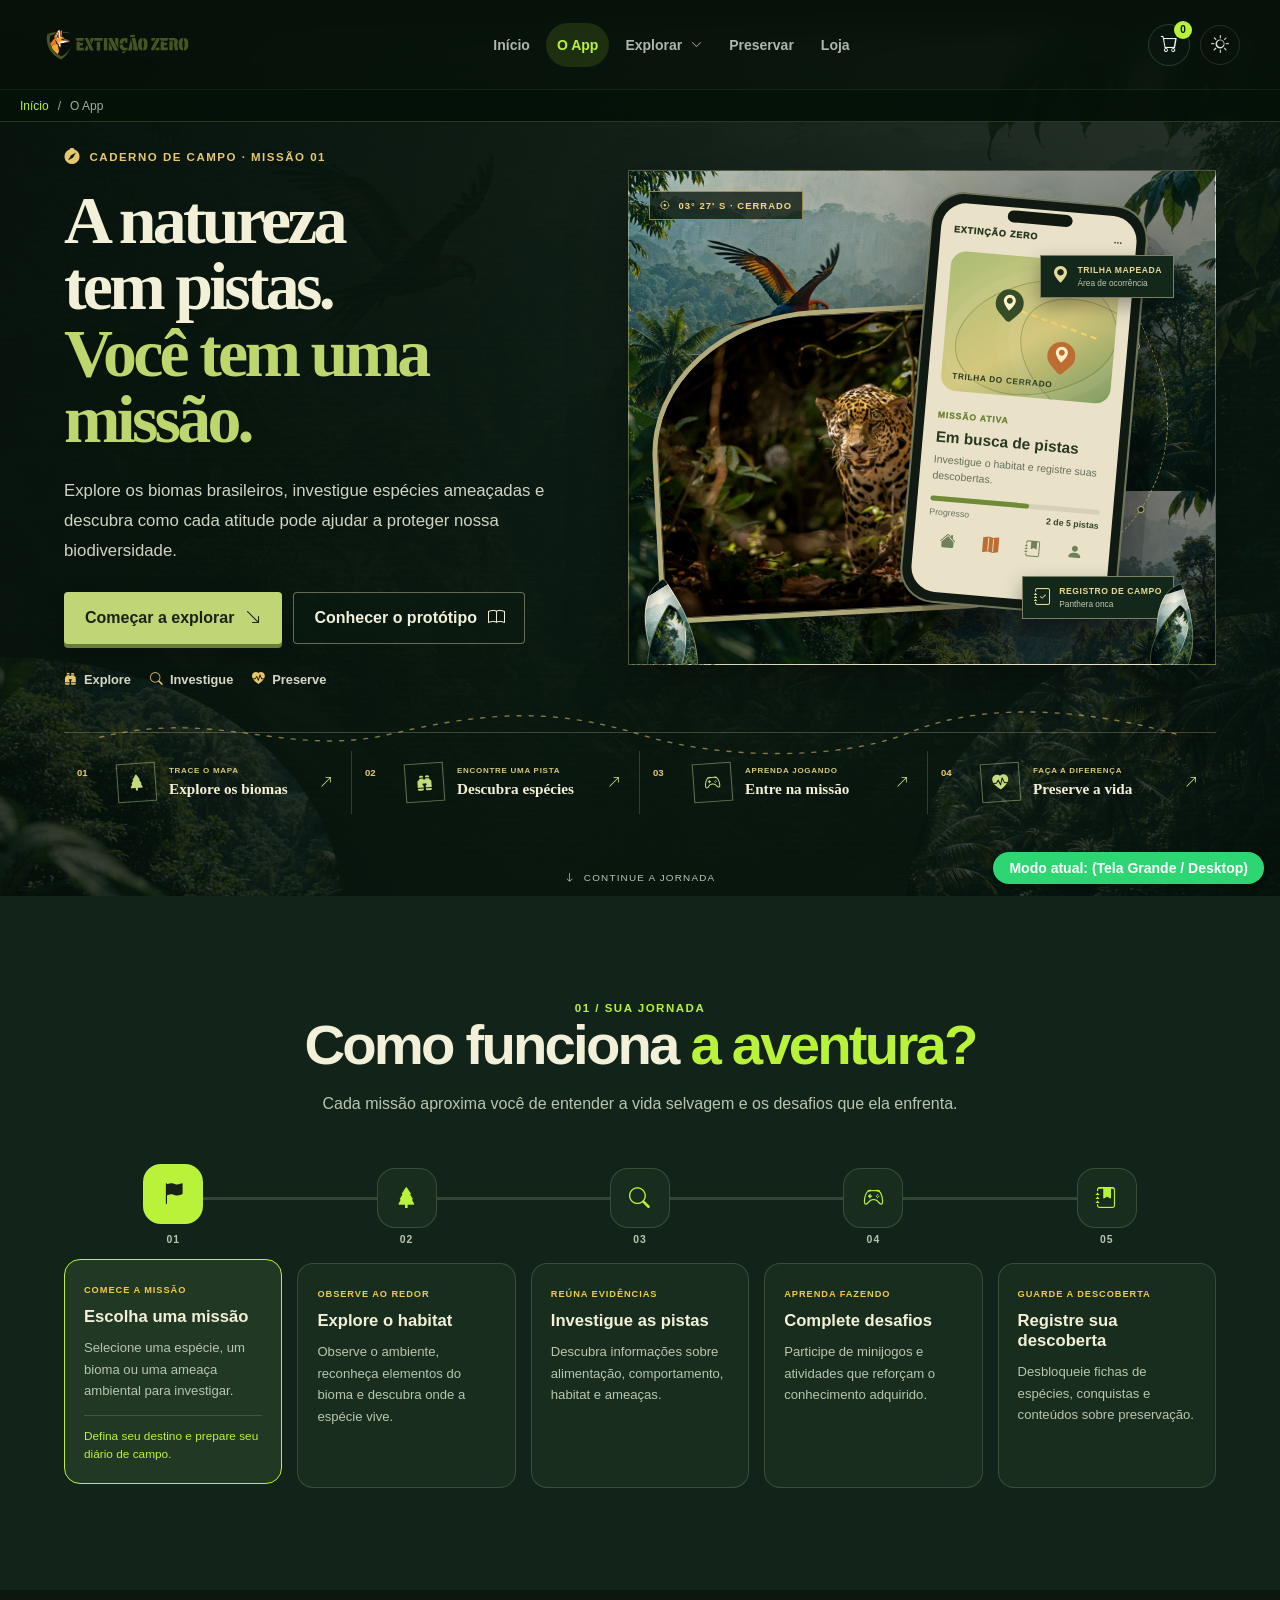
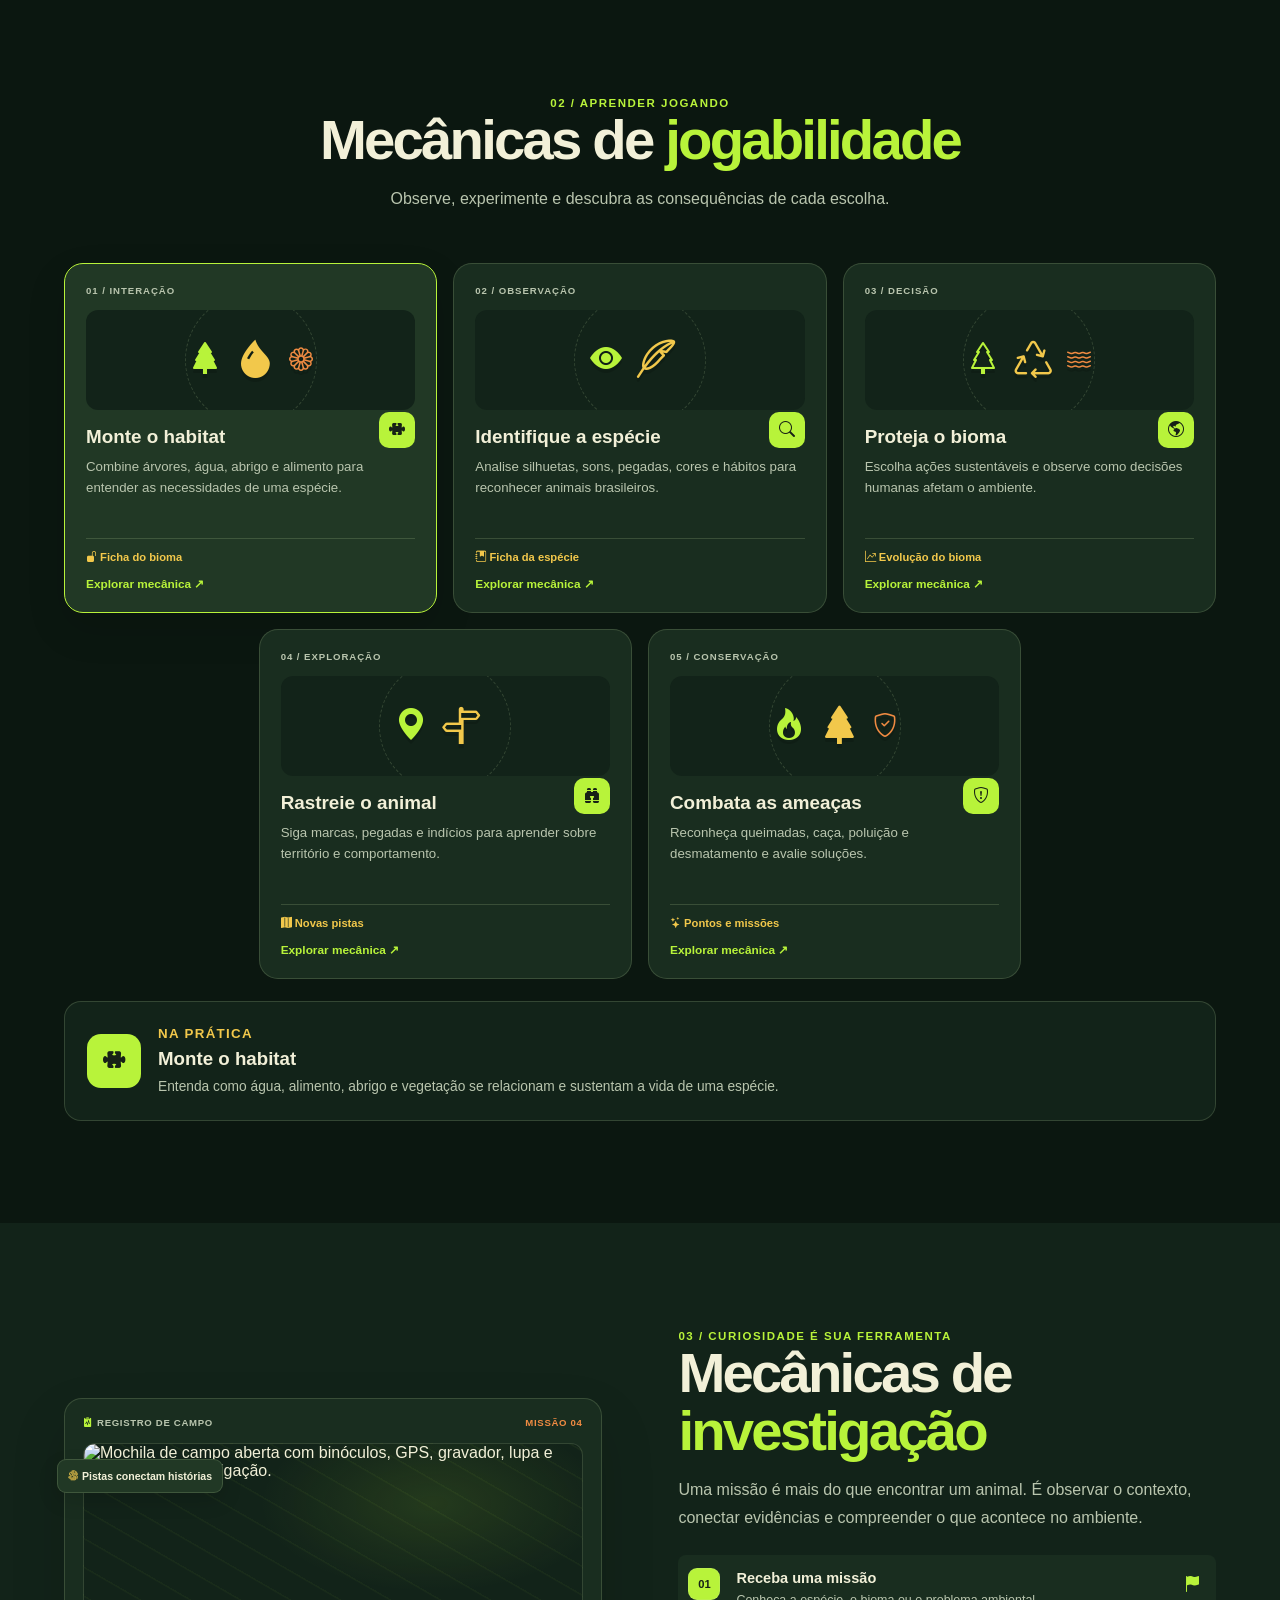
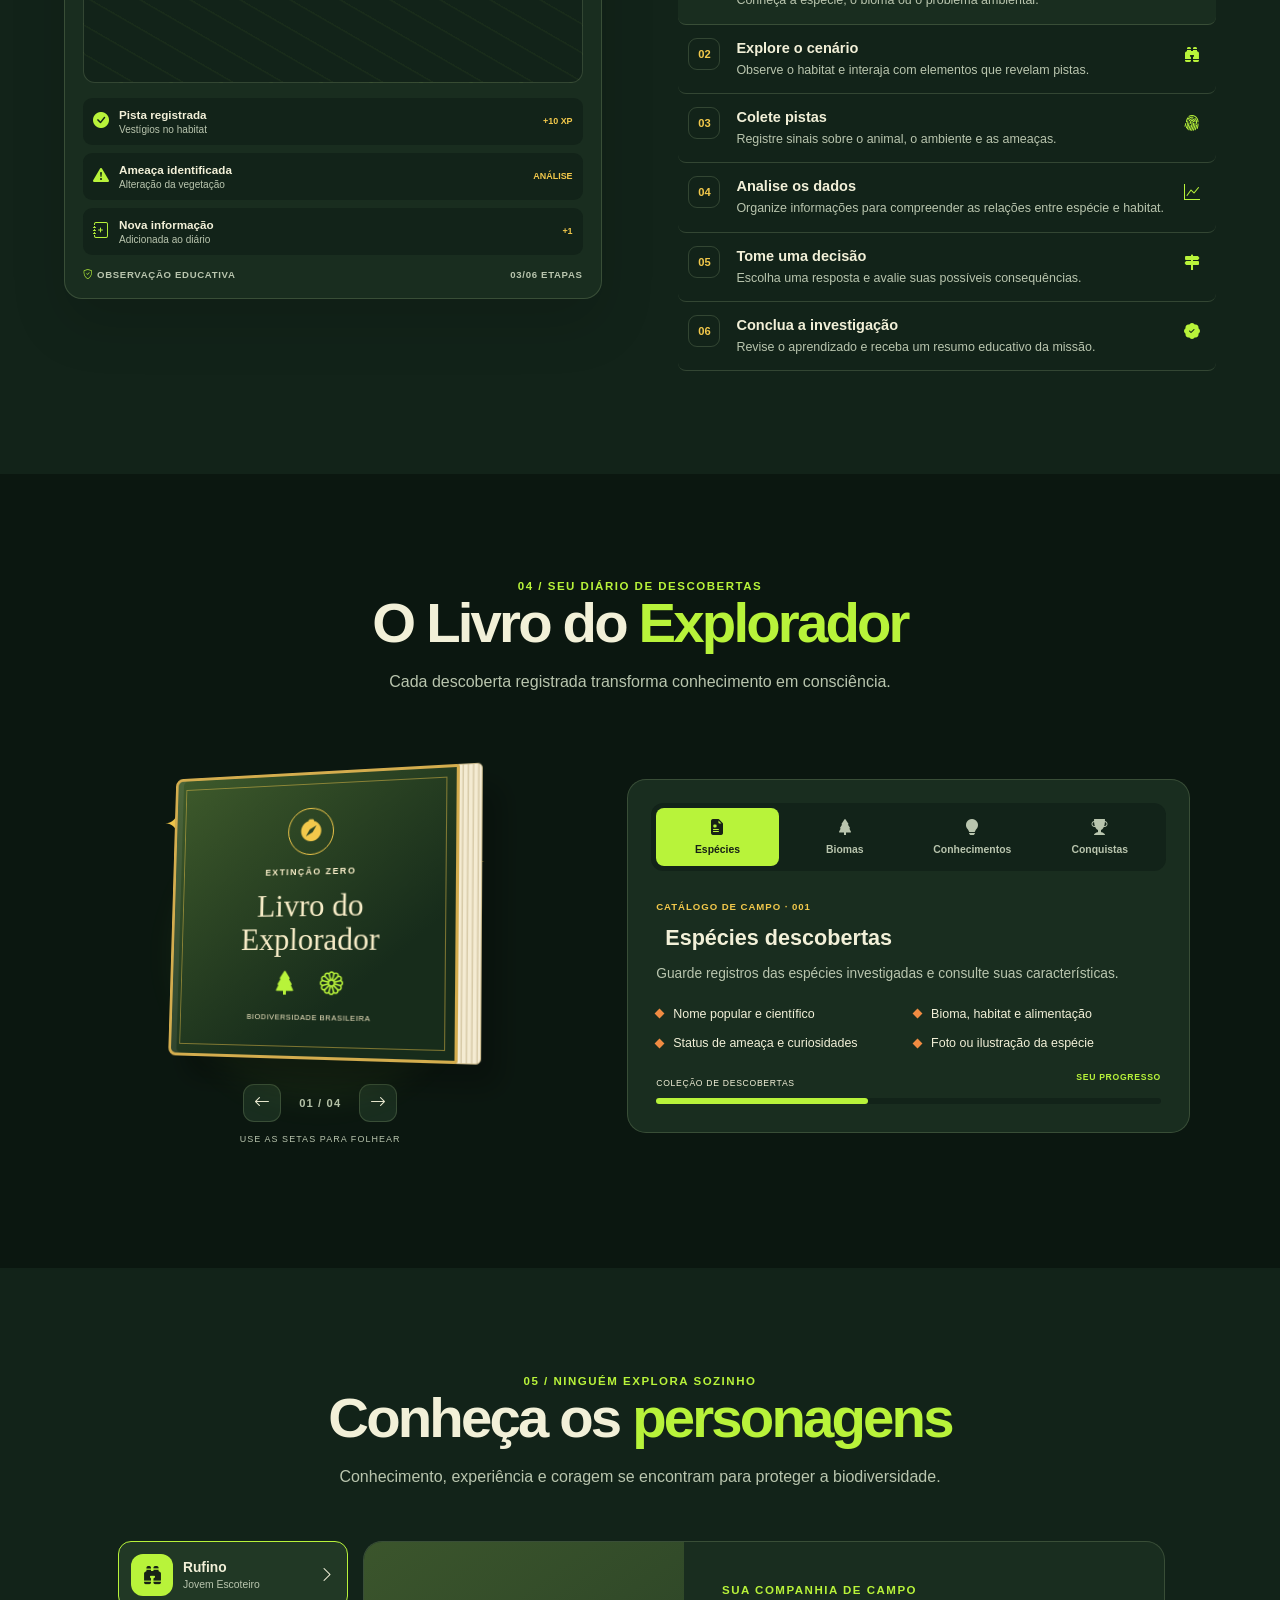
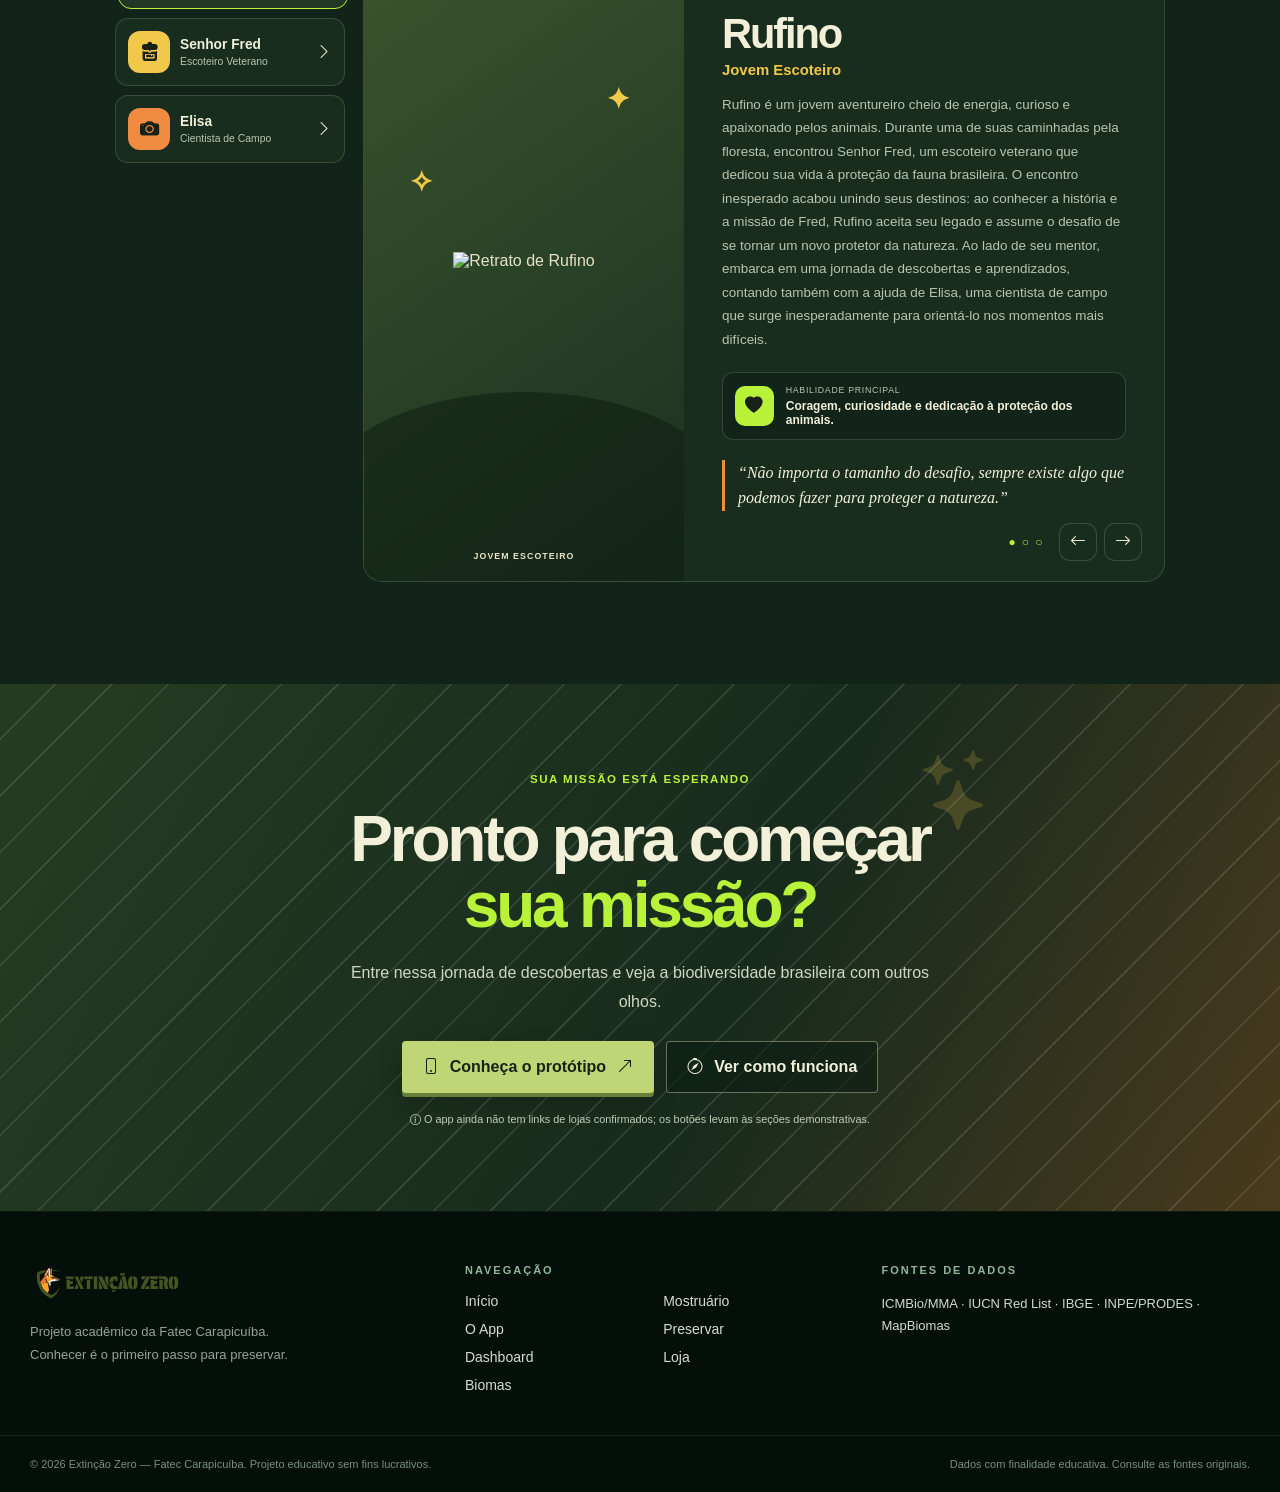
==== commit ccf5e3bd: "Att "final"" ====
--- a/app.html
+++ b/app.html
@@ -82,7 +82,7 @@
 <button class="mechanic-card reveal" data-key="track" aria-pressed="false"><small>04 / EXPLORAÇÃO</small><div class="mechanic-art"><i class="bi bi-geo-alt-fill"></i><i class="bi bi-signpost-split"></i><i class="bi bi-footprints"></i></div><span class="mechanic-icon"><i class="bi bi-binoculars-fill"></i></span><h3>Rastreie o animal</h3><p>Siga marcas, pegadas e indícios para aprender sobre território e comportamento.</p><strong><i class="bi bi-map-fill"></i> Novas pistas</strong><span class="card-action">Explorar mecânica ↗</span></button>
 <button class="mechanic-card reveal" data-key="threats" aria-pressed="false"><small>05 / CONSERVAÇÃO</small><div class="mechanic-art"><i class="bi bi-fire"></i><i class="bi bi-tree-fill"></i><i class="bi bi-shield-check"></i></div><span class="mechanic-icon"><i class="bi bi-shield-exclamation"></i></span><h3>Combata as ameaças</h3><p>Reconheça queimadas, caça, poluição e desmatamento e avalie soluções.</p><strong><i class="bi bi-stars"></i> Pontos e missões</strong><span class="card-action">Explorar mecânica ↗</span></button></div>
 <div class="mechanic-detail reveal" aria-live="polite"><span class="detail-icon"><i id="detailIcon" class="bi bi-puzzle-fill"></i></span><div><small>NA PRÁTICA</small><h3 id="detailTitle">Monte o habitat</h3><p id="detailText">Entenda como água, alimento, abrigo e vegetação se relacionam e sustentam a vida de uma espécie.</p></div></div></section>
-<section class="ez-section investigation" id="investigacao"><div class="investigation-layout"><div class="field-board reveal"><div class="board-heading"><span><i class="bi bi-clipboard2-pulse-fill"></i> REGISTRO DE CAMPO</span><b>MISSÃO 04</b></div><div class="field-map"><span class="contour c1"></span><span class="contour c2"></span><i class="bi bi-geo-alt-fill marker m1"></i><i class="bi bi-search marker m2"></i><i class="bi bi-paw-fill marker m3"></i><span class="map-path"></span><b>ÁREA DE OBSERVAÇÃO</b></div><div class="evidence"><div><i class="bi bi-check-circle-fill"></i><span><b>Pista registrada</b><small>Vestígios no habitat</small></span><em>+10 XP</em></div><div><i class="bi bi-exclamation-triangle-fill"></i><span><b>Ameaça identificada</b><small>Alteração da vegetação</small></span><em>ANÁLISE</em></div><div><i class="bi bi-journal-plus"></i><span><b>Nova informação</b><small>Adicionada ao diário</small></span><em>+1</em></div></div><div class="board-foot"><span><i class="bi bi-shield-check"></i> OBSERVAÇÃO EDUCATIVA</span><span>03/06 ETAPAS</span></div><span class="board-sticker"><i class="bi bi-fingerprint"></i> Pistas conectam histórias</span></div>
+<section class="ez-section investigation" id="investigacao"><div class="investigation-layout"><div class="field-board reveal"><div class="board-heading"><span><i class="bi bi-clipboard2-pulse-fill"></i> REGISTRO DE CAMPO</span><b>MISSÃO 04</b></div><div class="field-map"><img class="field-map-image" src="assets/img/mochila.png" alt="Mochila de campo aberta com binóculos, GPS, gravador, lupa e câmera para investigação."></div><div class="evidence"><div><i class="bi bi-check-circle-fill"></i><span><b>Pista registrada</b><small>Vestígios no habitat</small></span><em>+10 XP</em></div><div><i class="bi bi-exclamation-triangle-fill"></i><span><b>Ameaça identificada</b><small>Alteração da vegetação</small></span><em>ANÁLISE</em></div><div><i class="bi bi-journal-plus"></i><span><b>Nova informação</b><small>Adicionada ao diário</small></span><em>+1</em></div></div><div class="board-foot"><span><i class="bi bi-shield-check"></i> OBSERVAÇÃO EDUCATIVA</span><span>03/06 ETAPAS</span></div><span class="board-sticker"><i class="bi bi-fingerprint"></i> Pistas conectam histórias</span></div>
 <div class="investigation-copy reveal"><span class="eyebrow">03 / CURIOSIDADE É SUA FERRAMENTA</span><h2>Mecânicas de <em>investigação</em></h2><p>Uma missão é mais do que encontrar um animal. É observar o contexto, conectar evidências e compreender o que acontece no ambiente.</p><div class="investigation-list">
 <article class="investigation-step active"><b>01</b><div><h3>Receba uma missão</h3><p>Conheça a espécie, o bioma ou o problema ambiental.</p></div><i class="bi bi-flag-fill"></i></article>
 <article class="investigation-step"><b>02</b><div><h3>Explore o cenário</h3><p>Observe o habitat e interaja com elementos que revelam pistas.</p></div><i class="bi bi-binoculars-fill"></i></article>
@@ -92,13 +92,113 @@
 <article class="investigation-step"><b>06</b><div><h3>Conclua a investigação</h3><p>Revise o aprendizado e receba um resumo educativo da missão.</p></div><i class="bi bi-patch-check-fill"></i></article></div></div></div></section>
 <section class="ez-section book-section" id="livro"><header class="section-heading reveal"><span class="eyebrow">04 / SEU DIÁRIO DE DESCOBERTAS</span><h2>O Livro do <em>Explorador</em></h2><p>Cada descoberta registrada transforma conhecimento em consciência.</p></header><div class="book-layout">
 <div class="book-stage reveal"><div class="book-spark spark1">✦</div><div class="book-spark spark2">✧</div><div class="book-object" id="bookObject"><div class="book-cover"><span class="book-seal"><i class="bi bi-compass-fill"></i></span><small>EXTINÇÃO ZERO</small><strong>Livro do<br>Explorador</strong><div class="cover-art"><i class="bi bi-tree-fill"></i><i class="bi bi-paw-fill"></i><i class="bi bi-flower1"></i></div><em>BIODIVERSIDADE BRASILEIRA</em></div><div class="book-pages"></div></div><div class="book-controls"><button id="bookPrev" aria-label="Página anterior"><i class="bi bi-arrow-left"></i></button><b id="bookPage">01 / 04</b><button id="bookNext" aria-label="Próxima página"><i class="bi bi-arrow-right"></i></button></div><small class="book-hint">USE AS SETAS PARA FOLHEAR</small></div>
-<div class="book-content reveal"><div class="book-tabs" role="tablist"><button class="book-tab active" data-book="species" role="tab" aria-selected="true"><i class="bi bi-paw-fill"></i> Espécies</button><button class="book-tab" data-book="biomes" role="tab" aria-selected="false"><i class="bi bi-tree-fill"></i> Biomas</button><button class="book-tab" data-book="knowledge" role="tab" aria-selected="false"><i class="bi bi-lightbulb-fill"></i> Conhecimentos</button><button class="book-tab" data-book="awards" role="tab" aria-selected="false"><i class="bi bi-trophy-fill"></i> Conquistas</button></div>
+<div class="book-content reveal"><div class="book-tabs" role="tablist"><button class="book-tab active" data-book="species" role="tab" aria-selected="true"><i class="bi bi-file-earmark-medical-fill"></i> Espécies</button><button class="book-tab" data-book="biomes" role="tab" aria-selected="false"><i class="bi bi-tree-fill"></i> Biomas</button><button class="book-tab" data-book="knowledge" role="tab" aria-selected="false"><i class="bi bi-lightbulb-fill"></i> Conhecimentos</button><button class="book-tab" data-book="awards" role="tab" aria-selected="false"><i class="bi bi-trophy-fill"></i> Conquistas</button></div>
 <div class="book-panel" data-panel="species"><small>CATÁLOGO DE CAMPO · 001</small><h3><i class="bi bi-paw-fill"></i> Espécies descobertas</h3><p>Guarde registros das espécies investigadas e consulte suas características.</p><ul><li>Nome popular e científico</li><li>Bioma, habitat e alimentação</li><li>Status de ameaça e curiosidades</li><li>Foto ou ilustração da espécie</li></ul><div class="book-progress"><span>COLEÇÃO DE DESCOBERTAS</span><b>SEU PROGRESSO</b><i><span></span></i></div></div>
 <div class="book-panel" data-panel="biomes" hidden><small>ATLAS NATURAL · 002</small><h3><i class="bi bi-tree-fill"></i> Biomas explorados</h3><p>Registre os ambientes visitados e entenda como cada território sustenta a vida.</p><ul><li>Mapa e características do bioma</li><li>Espécies encontradas</li><li>Ameaças identificadas</li><li>Progresso de exploração</li></ul><div class="biome-chips"><span>Amazônia</span><span>Cerrado</span><span>Caatinga</span><span>Mata Atlântica</span><span>Pantanal</span><span>Pampa</span></div></div>
 <div class="book-panel" data-panel="knowledge" hidden><small>NOTAS DE INVESTIGAÇÃO · 003</small><h3><i class="bi bi-lightbulb-fill"></i> Conhecimentos desbloqueados</h3><p>Reúna informações que explicam as ameaças ambientais e as possibilidades de preservação.</p><ul><li>Fatos sobre conservação</li><li>Explicações sobre ameaças</li><li>Práticas de preservação</li><li>Conteúdos das missões</li></ul></div>
 <div class="book-panel" data-panel="awards" hidden><small>MARCOS DA JORNADA · 004</small><h3><i class="bi bi-trophy-fill"></i> Conquistas</h3><p>Acompanhe os marcos alcançados durante sua jornada de aprendizagem.</p><ul><li>Missões concluídas</li><li>Espécies investigadas</li><li>Biomas explorados</li><li>Desafios e nível de conservacionista</li></ul></div></div></div></section>
-<section class="ez-section characters" id="personagens"><header class="section-heading reveal"><span class="eyebrow">05 / NINGUÉM EXPLORA SOZINHO</span><h2>Conheça os <em>personagens</em></h2><p>Conhecimento, observação e ação se encontram para proteger a biodiversidade.</p></header><div class="characters-layout"><div class="character-selector reveal" role="tablist"><button class="character-choice active" data-character="0" role="tab" aria-selected="true"><i class="bi bi-binoculars-fill"></i><span><b>Aurora</b><small>Exploradora</small></span><i class="bi bi-chevron-right"></i></button><button class="character-choice" data-character="1" role="tab" aria-selected="false"><i class="bi bi-journal-text"></i><span><b>Íris</b><small>Pesquisadora</small></span><i class="bi bi-chevron-right"></i></button><button class="character-choice" data-character="2" role="tab" aria-selected="false"><i class="bi bi-shield-leaf"></i><span><b>Caio</b><small>Guardião dos Biomas</small></span><i class="bi bi-chevron-right"></i></button></div>
-<article class="character-profile reveal" aria-live="polite"><div class="character-art" id="characterArt"><div class="character-sun"></div><i id="characterBigIcon" class="bi bi-binoculars-fill"></i><span id="characterRole">EXPLORADORA DA BIODIVERSIDADE</span><b class="star star1">✦</b><b class="star star2">✧</b></div><div class="character-info"><span class="eyebrow">SUA COMPANHIA DE CAMPO</span><h3 id="characterName">Aurora</h3><h4 id="characterTitle">Exploradora da Biodiversidade</h4><p id="characterStory">Aurora cresceu cercada por histórias sobre animais brasileiros e desenvolveu grande curiosidade pela natureza. Ela percorre os biomas registrando espécies, observando comportamentos e ajudando a construir o Livro do Explorador.</p><div class="character-skill"><i id="characterSkillIcon" class="bi bi-eye-fill"></i><span><small>HABILIDADE PRINCIPAL</small><b id="characterSkill">Observação e registro de descobertas</b></span></div><blockquote id="characterQuote">“Cada detalhe da natureza conta uma história.”</blockquote><div class="character-controls"><span id="characterDots">● ○ ○</span><button id="characterPrev" aria-label="Personagem anterior"><i class="bi bi-arrow-left"></i></button><button id="characterNext" aria-label="Próximo personagem"><i class="bi bi-arrow-right"></i></button></div></div></article></div></section>
+<section class="ez-section characters" id="personagens">
+
+    <header class="section-heading reveal">
+        <span class="eyebrow">05 / NINGUÉM EXPLORA SOZINHO</span>
+        <h2>Conheça os <em>personagens</em></h2>
+        <p>Conhecimento, experiência e coragem se encontram para proteger a biodiversidade.</p>
+    </header>
+
+    <div class="characters-layout">
+
+        <div class="character-selector reveal" role="tablist" aria-label="Selecionar personagem">
+
+            <button class="character-choice active" data-character="0" role="tab" aria-selected="true">
+                <i class="bi bi-binoculars-fill"></i>
+                <span>
+                    <b>Rufino</b>
+                    <small>Jovem Escoteiro</small>
+                </span>
+                <i class="bi bi-chevron-right"></i>
+            </button>
+
+            <button class="character-choice" data-character="1" role="tab" aria-selected="false">
+                <i class="bi bi-backpack4-fill"></i>
+                <span>
+                    <b>Senhor Fred</b>
+                    <small>Escoteiro Veterano</small>
+                </span>
+                <i class="bi bi-chevron-right"></i>
+            </button>
+
+            <button class="character-choice" data-character="2" role="tab" aria-selected="false">
+                <i class="bi bi-camera-fill"></i>
+                <span>
+                    <b>Elisa</b>
+                    <small>Cientista de Campo</small>
+                </span>
+                <i class="bi bi-chevron-right"></i>
+            </button>
+
+        </div>
+
+        <article class="character-profile reveal" aria-live="polite">
+
+            <div class="character-art" id="characterArt">
+                <img
+                    class="character-portrait"
+                    id="characterPortrait"
+                    src="assets/img/rufino-perfil.png"
+                    alt="Retrato de Rufino"
+                >
+                <span id="characterRole">JOVEM ESCOTEIRO</span>
+                <b class="star star1">✦</b>
+                <b class="star star2">✧</b>
+            </div>
+
+            <div class="character-info">
+
+                <span class="eyebrow">SUA COMPANHIA DE CAMPO</span>
+
+                <h3 id="characterName">Rufino</h3>
+                <h4 id="characterTitle">Jovem Escoteiro</h4>
+
+                <p id="characterStory">
+                    Rufino é um jovem aventureiro cheio de energia, curioso e apaixonado pelos animais.
+                    Durante uma de suas caminhadas pela floresta, encontrou Senhor Fred, um escoteiro veterano
+                    que dedicou sua vida à proteção da fauna brasileira. O encontro inesperado acabou unindo
+                    seus destinos: ao conhecer a história e a missão de Fred, Rufino aceita seu legado e assume
+                    o desafio de se tornar um novo protetor da natureza. Ao lado de seu mentor, embarca em uma
+                    jornada de descobertas e aprendizados, contando também com a ajuda de Elisa, uma cientista
+                    de campo que surge inesperadamente para orientá-lo nos momentos mais difíceis.
+                </p>
+
+                <div class="character-skill">
+                    <i id="characterSkillIcon" class="bi bi-heart-fill"></i>
+                    <span>
+                        <small>HABILIDADE PRINCIPAL</small>
+                        <b id="characterSkill">
+                            Coragem, curiosidade e dedicação à proteção dos animais.
+                        </b>
+                    </span>
+                </div>
+
+                <blockquote id="characterQuote">
+                    “Não importa o tamanho do desafio, sempre existe algo que podemos fazer para proteger a natureza.”
+                </blockquote>
+
+                <div class="character-controls">
+                    <span id="characterDots">● ○ ○</span>
+
+                    <button id="characterPrev" aria-label="Personagem anterior">
+                        <i class="bi bi-arrow-left"></i>
+                    </button>
+
+                    <button id="characterNext" aria-label="Próximo personagem">
+                        <i class="bi bi-arrow-right"></i>
+                    </button>
+                </div>
+
+            </div>
+        </article>
+    </div>
+</section>
 <section class="download" id="download"><div class="download-decor"><i class="bi bi-leaf-fill"></i><i class="bi bi-paw-fill"></i><i class="bi bi-stars"></i></div><div class="download-inner reveal"><span class="eyebrow">SUA MISSÃO ESTÁ ESPERANDO</span><h2>Pronto para começar<br><em>sua missão?</em></h2><p>Entre nessa jornada de descobertas e veja a biodiversidade brasileira com outros olhos.</p><div class="download-actions"><a class="ez-btn primary" href="#livro"><i class="bi bi-phone"></i> Conheça o protótipo <i class="bi bi-arrow-up-right"></i></a><a class="ez-btn ghost" href="#jornada"><i class="bi bi-compass"></i> Ver como funciona</a></div><small><i class="bi bi-info-circle"></i> O app ainda não tem links de lojas confirmados; os botões levam às seções demonstrativas.</small></div></section>
 </main>
 <footer class="site-footer"><div class="footer-container"><div class="footer-brand"><div class="footer-logo"><a href="index.html" class="logo"><img src="assets/img/logo.svg" alt="Extinção Zero"></a></div><p>Projeto acadêmico da Fatec Carapicuíba.<br>Conhecer é o primeiro passo para preservar.</p></div><div class="footer-navigation"><h4>NAVEGAÇÃO</h4><div class="footer-links"><div><a href="index.html">Início</a><a href="#personagens">Personagens</a><a href="#livro">Livro</a></div><div><a href="#jornada">Como funciona</a><a href="#mecanicas">Jogabilidade</a><a href="preservar.html">Preservar</a></div></div></div><div class="footer-sources"><h4>FONTES DE DADOS</h4><p>ICMBio/MMA · IUCN Red List · IBGE · INPE/PRODES · MapBiomas</p></div></div><div class="footer-bottom"><p>© 2026 Extinção Zero — Fatec Carapicuíba. Projeto educativo sem fins lucrativos.</p><p>Dados com finalidade educativa. Consulte as fontes originais.</p></div></footer>
--- a/css/style.css
+++ b/css/style.css
@@ -36,7 +36,7 @@
 
     background-image: radial-gradient(
         circle,
-        rgba(143, 201, 19, 0.137) 1px,
+        rgba(184, 243, 58, 0.055) 1px,
         transparent 1px
     );
 
@@ -46,35 +46,35 @@
 /* TEMA CLARO */
 
 body.light-theme {
-    background-color: #f2f6ed;
+    background-color: #eee5cd;
 
     background-image: radial-gradient(
         circle,
-        rgba(70, 120, 20, 0.15) 1px,
+        rgba(67, 83, 45, 0.09) 1px,
         transparent 1px
     );
 
-    color: #172018;
+    color: #27351e;
 }
 
 body.light-theme .navbar {
-    background: rgba(242, 246, 237, 0.70);
-
-    border-bottom: 1px solid rgba(40, 70, 35, 0.10);
+    background: rgba(238, 229, 205, 0.82);
+
+    border-bottom: 1px solid rgba(67, 83, 45, 0.18);
 }
 
 body.light-theme .nav-link {
-    color: #59625a;
+    color: #59664b;
 }
 
 body.light-theme .nav-link:hover {
-    color: #172018;
-    background: rgba(0, 0, 0, 0.05);
+    color: #27351e;
+    background: rgba(67, 83, 45, 0.07);
 }
 
 body.light-theme .nav-link.active {
-    color: #477900;
-    background: rgba(180, 225, 100, 0.35);
+    color: #58772a;
+    background: rgba(88, 119, 42, 0.12);
 }
 
 body.light-theme .nav-button {
@@ -84,8 +84,8 @@
 }
 
 body.light-theme .nav-button:hover {
-    color: #477900;
-    background: rgba(180, 225, 100, 0.25);
+    color: #58772a;
+    background: rgba(88, 119, 42, 0.12);
 }
 
 body.light-theme .nav-link.active:hover {
@@ -99,7 +99,7 @@
 }
 
 body.light-theme .nav-action:hover {
-    color: #477900;
+    color: #58772a;
     border-color: rgba(40, 70, 35, 0.3);
 }
 
@@ -211,21 +211,21 @@
 
 :root {
 
-    --background: #020806;
-    --background-soft: #07110d;
-    --surface: #08130f;
-    --surface-light: #0c1914;
-
-    --border: rgba(116, 194, 120, 0.22);
-
-    --green: #9cff27;
-    --green-light: #b4ff50;
-
-    --text: #f4f7ee;
-    --text-soft: #a9b9ac;
-    --text-muted: #718076;
-
-    --orange: #ff7417;
+    --background: #0b1710;
+    --background-soft: #122319;
+    --surface: #192d1f;
+    --surface-light: #213825;
+
+    --border: rgba(200, 226, 165, 0.18);
+
+    --green: #b8f33a;
+    --green-light: #b8f33a;
+
+    --text: #f2f0d8;
+    --text-soft: #b9c5ae;
+    --text-muted: #a1af98;
+
+    --orange: #f08b42;
 
 }
 
@@ -300,13 +300,13 @@
 /* ITEM ATIVO */
 
 .nav-link.active {
-    color: #b4f526;
-
-    background: #19330c;
+    color: #b8f33a;
+
+    background: #192d1f;
 }
 
 .nav-link.active:hover {
-    background: #21420e;
+    background: #213825;
 }
 
 
@@ -353,8 +353,8 @@
 
 .nav-button:hover {
     background: rgba(255, 255, 255, 0.07);
-    border-color: rgba(180, 245, 38, 0.4);
-    color: #b4f526;
+    border-color: rgba(184, 243, 58, 0.4);
+    color: #b8f33a;
 }
 
 /* ÍCONES DA NAVBAR */
@@ -372,6 +372,93 @@
 
 .nav-dropdown:hover i {
     transform: translateY(2px);
+}
+
+.nav-explore {
+    position: relative;
+}
+
+.nav-menu .nav-dropdown {
+    border: 0;
+    background: transparent;
+    cursor: pointer;
+}
+
+.nav-explore:focus-within > .nav-dropdown,
+.nav-explore:hover > .nav-dropdown,
+.nav-explore.open > .nav-dropdown {
+    color: #ffffff;
+    background: rgba(255, 255, 255, 0.05);
+}
+
+.nav-submenu {
+    position: absolute;
+    top: calc(100% + 8px);
+    left: 0;
+    z-index: 1200;
+    display: grid;
+    width: 225px;
+    padding: 8px;
+    border: 1px solid rgba(200, 226, 165, .2);
+    background: rgba(11, 23, 16, .97);
+    box-shadow: 0 16px 35px rgba(0, 0, 0, .38);
+    opacity: 0;
+    visibility: hidden;
+    transform: translateY(6px);
+    transition: opacity .18s ease, transform .18s ease, visibility .18s;
+}
+
+.nav-explore:hover .nav-submenu,
+.nav-explore:focus-within .nav-submenu,
+.nav-explore.open .nav-submenu {
+    opacity: 1;
+    visibility: visible;
+    transform: translateY(0);
+}
+
+.nav-submenu .nav-link {
+    justify-content: flex-start;
+    gap: 11px;
+    width: 100%;
+    height: auto;
+    min-height: 42px;
+    padding: 10px 12px;
+    border-radius: 3px;
+    color: #c3d0c1;
+    font-size: 12px;
+}
+
+.nav-submenu .nav-link i {
+    color: #b8f33a;
+}
+
+.nav-submenu .nav-link:hover,
+.nav-submenu .nav-link.active {
+    color: #f2f0d8;
+    background: rgba(184, 243, 58, .12);
+}
+
+body.light-theme .nav-explore:focus-within > .nav-dropdown,
+body.light-theme .nav-explore:hover > .nav-dropdown,
+body.light-theme .nav-explore.open > .nav-dropdown {
+    color: #27351e;
+    background: rgba(67, 83, 45, .07);
+}
+
+body.light-theme .nav-submenu {
+    border-color: rgba(67, 83, 45, .2);
+    background: rgba(238, 229, 205, .98);
+    box-shadow: 0 16px 35px rgba(38, 51, 34, .18);
+}
+
+body.light-theme .nav-submenu .nav-link {
+    color: #46513d;
+}
+
+body.light-theme .nav-submenu .nav-link:hover,
+body.light-theme .nav-submenu .nav-link.active {
+    color: #58772a;
+    background: rgba(88, 119, 42, .1);
 }
 
 /* ========================================
@@ -452,10 +539,48 @@
     }
 
     .nav-dropdown {
-    display: flex;
-    align-items: center;
-    justify-content: center;
-    gap: 6px;
+        display: flex;
+        align-items: center;
+        justify-content: space-between;
+        gap: 6px;
+    }
+
+    .nav-explore {
+        width: 100%;
+    }
+
+    .nav-explore > .nav-dropdown {
+        text-align: left;
+    }
+
+    .nav-submenu {
+        position: static;
+        display: none;
+        width: 100%;
+        margin: 0;
+        padding: 0 0 5px 12px;
+        border: 0;
+        background: transparent;
+        box-shadow: none;
+        opacity: 1;
+        visibility: visible;
+        transform: none;
+        transition: none;
+    }
+
+    .nav-explore:hover .nav-submenu,
+    .nav-explore:focus-within .nav-submenu {
+        display: none;
+    }
+
+    .nav-explore.open .nav-submenu {
+        display: grid;
+    }
+
+    .nav-submenu .nav-link {
+        min-height: 40px;
+        padding: 9px 12px;
+        font-size: 12px;
     }
 
     /* BOTÕES DENTRO DO MENU */
@@ -488,18 +613,25 @@
 ======================================== */
 
 body.light-theme .nav-menu {
-    background: rgba(242, 246, 237, 0.97);
-    border-color: rgba(40, 70, 35, 0.12);
+    background: rgba(238, 229, 205, 0.97);
+    border-color: rgba(67, 83, 45, 0.18);
+}
+
+@media (max-width: 800px) {
+    body.light-theme .nav-submenu {
+        background: transparent;
+        box-shadow: none;
+    }
 }
 
 body.light-theme .nav-actions {
-    border-top-color: rgba(40, 70, 35, 0.12);
+    border-top-color: rgba(67, 83, 45, 0.18);
 }
 
 body.light-theme .menu-toggle {
-    color: #477900;
-    background: rgba(180, 225, 100, 0.18);
-    border-color: rgba(40, 70, 35, 0.12);
+    color: #58772a;
+    background: rgba(88, 119, 42, 0.12);
+    border-color: rgba(67, 83, 45, 0.18);
 }
 
 
@@ -754,39 +886,38 @@
 ======================================== */
 
 body.light-theme .site-footer {
-    background: rgba(242, 246, 237, 0.75);
-
-    border-top-color: rgba(40, 70, 45, 0.10);
+    background: rgba(238, 229, 205, 0.82);
+
+    border-top-color: rgba(67, 83, 45, 0.18);
 }
 
 
 body.light-theme .footer-logo {
-    color: #182219;
+    color: #27351e;
 }
 
 body.light-theme .footer-logo strong {
-    color: #356b16;
+    color: #58772a;
 }
 
 
 body.light-theme .footer-brand > p {
-    color: #607064;
+    color: #59664b;
 }
 
 
 body.light-theme .footer-navigation h4,
 body.light-theme .footer-sources h4 {
-    color: #58715d;
+    color: #46513d;
 }
 
 
 body.light-theme .footer-links a {
-    color: #3f4d42;
-}
-
+    color: #46513d;
+}
 
 body.light-theme .footer-links a:hover {
-    color: #568900;
+    color: #58772a;
 }
 
 
--- a/css/app.css
+++ b/css/app.css
@@ -1,723 +1,860 @@
-/* ========================================
-   O APP
-======================================== */
-
-.app-section {
+/* Estilos exclusivos de app.html. style.css continua responsável pela navegação e identidade global. */
+.ez-app{--bg:#0b1710;--soft:#122319;--panel:#192d1f;--panel2:#213825;--text:#f2f0d8;--muted:#b9c5ae;--lime:#b8f33a;--yellow:#f2c84b;--orange:#f08b42;--line:rgba(200,226,165,.18);background:var(--bg);color:var(--text);overflow:clip}
+body.light-theme .ez-app,body.light-mode .ez-app,body[data-theme="light"] .ez-app{--bg:#eee5cd;--soft:#e5d9b9;--panel:#f8f0db;--panel2:#e9dfc3;--text:#27351e;--muted:#59664b;--lime:#58772a;--yellow:#dba92e;--orange:#c96b2b;--line:rgba(67,83,45,.2)}
+.ez-app *{box-sizing:border-box}.ez-app a{color:inherit;text-decoration:none}.ez-app button{font:inherit}.ez-app a:focus-visible,.ez-app button:focus-visible,.ez-app [tabindex]:focus-visible{outline:3px solid var(--yellow);outline-offset:4px}
+.ez-app h1,.ez-app h2,.ez-app h3,.ez-app p{margin-top:0}.ez-app h2{font-size:clamp(2.1rem,4.4vw,4rem);line-height:1.03;letter-spacing:-.05em;margin-bottom:16px}.ez-app h2 em,.ez-app h1 em{font-style:normal;color:var(--lime)}.ez-app .eyebrow{display:inline-flex;gap:8px;align-items:center;color:var(--lime);font-size:.72rem;font-weight:900;letter-spacing:.13em}.ez-app .ez-btn{display:inline-flex;align-items:center;justify-content:center;gap:11px;min-height:52px;padding:0 20px;border:1px solid transparent;border-radius:13px;font-weight:850;transition:.25s}.ez-app .ez-btn:hover{transform:translateY(-3px)}.ez-app .ez-btn.primary{background:var(--lime);color:#172116;box-shadow:0 7px 0 #0002}.ez-app .ez-btn.ghost{background:#ffffff08;border-color:var(--line);color:var(--text)}
+.ez-app .ez-hero{position:relative;isolation:isolate;min-height:680px;display:flex;align-items:center;padding:70px max(5vw,calc((100vw - 1220px)/2)) 86px;background:radial-gradient(ellipse at 80% 20%,#67843a26,transparent 34%),linear-gradient(120deg,var(--bg),var(--soft) 65%,#293a20);overflow:hidden}.ez-app .hero-inner{width:100%;max-width:1220px;margin:auto;display:grid;grid-template-columns:1fr 1fr;align-items:center;gap:5vw}.ez-app .hero-copy{z-index:2}.ez-app .hero-copy h1{font-size:clamp(2.8rem,5.2vw,5.1rem);line-height:.99;letter-spacing:-.065em;margin:22px 0}.ez-app .hero-copy>p{max-width:550px;color:var(--muted);line-height:1.8;font-size:1.05rem;margin-bottom:25px}.ez-app .hero-actions{display:flex;gap:11px;flex-wrap:wrap}.ez-app .hero-tags{display:flex;gap:19px;flex-wrap:wrap;margin-top:28px;color:var(--muted);font-size:.8rem;font-weight:750}.ez-app .hero-tags span{display:flex;gap:7px;align-items:center}.ez-app .hero-tags i{color:var(--yellow)}
+.ez-app .hero-landscape{position:absolute;inset:0;z-index:-1;pointer-events:none;opacity:.8}.ez-app .sun{position:absolute;right:13%;top:10%;width:180px;aspect-ratio:1;border-radius:50%;background:#f2c84b12;box-shadow:0 0 0 25px #f2c84b08,0 0 90px #f2c84b0b}.ez-app .hill{position:absolute;left:32%;right:-5%;bottom:0;height:37%;clip-path:polygon(0 100%,0 62%,15% 35%,26% 58%,39% 20%,53% 56%,66% 29%,81% 59%,100% 35%,100% 100%)}.ez-app .hill-one{background:#66864c30;transform:translateY(-22px)}.ez-app .hill-two{height:24%;background:#a5bf4820}.ez-app .leaf{position:absolute;color:var(--lime);opacity:.22;font-size:5rem}.ez-app .leaf-one{top:12%;left:5%;transform:rotate(-25deg)}.ez-app .leaf-two{right:5%;bottom:20%;transform:rotate(25deg)}
+.ez-app .hero-art{position:relative;min-height:500px;display:flex;align-items:center;justify-content:center}.ez-app .phone{position:relative;z-index:2;width:245px;padding:9px;border:2px solid #d9dfb477;border-radius:34px;background:#111a12;box-shadow:22px 25px 0 #0002,0 25px 70px #0006;transform:rotate(4deg);animation:phoneFloat 6s ease-in-out infinite}.ez-app .speaker{position:absolute;z-index:4;top:12px;left:50%;width:65px;height:12px;border-radius:20px;background:#101810;transform:translateX(-50%)}.ez-app .screen{min-height:430px;padding:22px 13px 10px;border-radius:25px;background:#e9e2c9;color:#29381e}.ez-app .phone-brand{display:flex;justify-content:space-between;font-size:.57rem;font-weight:950;letter-spacing:.08em}.ez-app .map-preview{position:relative;height:165px;margin:16px 0 14px;border-radius:15px;overflow:hidden;background:linear-gradient(145deg,#aabd75,#d4c77c 55%,#7d9a5e)}.ez-app .map-preview:before,.ez-app .map-preview:after{content:"";position:absolute;width:160px;height:110px;left:10px;top:25px;border:1px solid #2e482244;border-radius:45% 55% 40% 60%;transform:rotate(-25deg);box-shadow:0 0 0 12px #ffffff0b,0 0 0 25px #ffffff08}.ez-app .map-preview:after{left:70px;top:45px;transform:rotate(22deg)}.ez-app .map-preview>b{position:absolute;bottom:10px;left:11px;font-size:.52rem;letter-spacing:.08em}.ez-app .pin{position:absolute;z-index:2;display:grid;place-items:center;width:28px;height:28px;border-radius:50% 50% 50% 4px;background:#354c27;color:#fff0c9;transform:rotate(-45deg)}.ez-app .pin i{transform:rotate(45deg)}.ez-app .p1{top:34px;left:48px}.ez-app .p2{top:82px;right:38px;background:#bd6d32}.ez-app .route{position:absolute;top:63px;left:63px;width:90px;border-top:2px dashed #f4d35e;transform:rotate(15deg)}.ez-app .mini-eyebrow{font-size:.54rem;color:#70833a;font-weight:950;letter-spacing:.1em}.ez-app .screen h3{font-size:.96rem;margin:6px 0}.ez-app .screen p{font-size:.66rem;color:#65705b;line-height:1.5;margin-bottom:12px}.ez-app .progress{height:5px;border-radius:8px;background:#d5d0b7}.ez-app .progress span{display:block;width:58%;height:100%;background:#708b35;border-radius:8px}.ez-app .screen>small{display:flex;justify-content:space-between;margin-top:6px;color:#68745d;font-size:.55rem}.ez-app .screen>small b{color:#344529}.ez-app .phone-nav{display:flex;justify-content:space-around;padding-top:15px;color:#71805c}.ez-app .phone-nav i:nth-child(2){color:#bd6d32}.ez-app .animal{position:absolute;z-index:1;left:-3%;bottom:7%;width:46%;max-width:230px;transform:rotate(-8deg);filter:drop-shadow(0 15px 12px #0004);animation:animalFloat 7s ease-in-out infinite}.ez-app .animal img{width:100%;height:auto;display:block;object-fit:contain;border-radius:12px;mix-blend-mode:multiply}.ez-app .art-label,.ez-app .float-note{position:absolute;z-index:3;padding:11px 13px;border:1px solid var(--line);border-radius:11px;background:var(--panel);box-shadow:0 12px 28px #0003}.ez-app .art-label{top:7%;right:-2%;font-size:.65rem;font-weight:900;letter-spacing:.07em}.ez-app .float-note{display:flex;align-items:center;gap:9px}.ez-app .float-note>i{display:grid;place-items:center;width:35px;height:35px;border-radius:10px;background:var(--lime);color:#172116;font-size:1.1rem}.ez-app .float-note b,.ez-app .float-note small{display:block}.ez-app .float-note b{font-size:.7rem}.ez-app .float-note small{font-size:.61rem;color:var(--muted);margin-top:4px}.ez-app .note-a{top:24%;left:-2%}.ez-app .note-b{right:-2%;bottom:15%}.ez-app .note-b>i{background:var(--orange)}.ez-app .scroll-cue{position:absolute;bottom:20px;left:50%;transform:translateX(-50%);font-size:.62rem;letter-spacing:.12em;color:var(--muted);display:flex;gap:8px;align-items:center;white-space:nowrap}
+.ez-app .ez-section{position:relative;padding:clamp(70px,8vw,120px) max(5vw,calc((100vw - 1220px)/2))}.ez-app .section-heading{text-align:center;max-width:760px;margin:0 auto 50px}.ez-app .section-heading p{color:var(--muted);line-height:1.75}.ez-app .journey{background:var(--soft)}.ez-app .journey-grid{position:relative;display:grid;grid-template-columns:repeat(5,minmax(0,1fr));gap:15px;max-width:1220px;margin:auto}.ez-app .journey-line{position:absolute;top:29px;left:8%;right:8%;height:3px;background:var(--line)}.ez-app .journey-line span{display:block;width:0;height:100%;background:var(--lime);transition:width .4s}.ez-app .journey-step{position:relative;z-index:1;cursor:pointer;min-width:0}.ez-app .step-icon{display:flex;flex-direction:column;align-items:center;gap:6px;margin-bottom:18px;color:var(--muted)}.ez-app .step-icon i{display:grid;place-items:center;width:60px;height:60px;border:1px solid var(--line);border-radius:18px;background:var(--panel);color:var(--lime);font-size:1.3rem;transition:.25s}.ez-app .step-icon b{font-size:.65rem;letter-spacing:.1em}.ez-app .journey-step.active .step-icon i,.ez-app .journey-step:hover .step-icon i{background:var(--lime);color:#172116;transform:translateY(-4px)}.ez-app .step-card{min-height:225px;padding:19px;border:1px solid var(--line);border-radius:16px;background:var(--panel);transition:.25s}.ez-app .journey-step.active .step-card{border-color:var(--lime);background:var(--panel2);transform:translateY(-4px)}.ez-app .step-card>small{color:var(--yellow);font-size:.58rem;font-weight:900;letter-spacing:.1em}.ez-app .step-card h3{font-size:1.04rem;margin:10px 0}.ez-app .step-card p{font-size:.82rem;color:var(--muted);line-height:1.65;margin:0}.ez-app .step-extra{display:none;margin-top:13px;padding-top:12px;border-top:1px solid var(--line);font-size:.74rem;line-height:1.5;color:var(--lime)}.ez-app .journey-step.active .step-extra{display:block}
+.ez-app .mechanics-grid{display:grid;grid-template-columns:repeat(6,minmax(0,1fr));gap:16px;max-width:1220px;margin:auto}.ez-app .mechanic-card{position:relative;grid-column:span 2;display:flex;flex-direction:column;align-items:flex-start;min-height:350px;padding:21px;border:1px solid var(--line);border-radius:19px;color:var(--text);background:var(--panel);text-align:left;cursor:pointer;transition:.3s;overflow:hidden}.ez-app .mechanic-card:nth-child(4){grid-column:2/span 2}.ez-app .mechanic-card:nth-child(5){grid-column:4/span 2}.ez-app .mechanic-card:hover,.ez-app .mechanic-card.selected{transform:translateY(-6px);border-color:var(--lime);background:var(--panel2);box-shadow:0 16px 38px #0002}.ez-app .mechanic-card>small{font-size:.6rem;letter-spacing:.1em;color:var(--muted);font-weight:900}.ez-app .mechanic-art{position:relative;display:flex;align-items:center;justify-content:center;gap:15px;width:100%;height:100px;margin:14px 0 16px;border-radius:12px;background:var(--soft);color:var(--lime);overflow:hidden}.ez-app .mechanic-art:before{content:"";position:absolute;width:130px;height:130px;border:1px dashed var(--line);border-radius:50%}.ez-app .mechanic-art i{position:relative;font-size:2rem;filter:drop-shadow(0 4px #0002)}.ez-app .mechanic-art i:nth-child(2){color:var(--yellow);font-size:2.4rem}.ez-app .mechanic-art i:nth-child(3){color:var(--orange);font-size:1.5rem}.ez-app .mechanic-icon{position:absolute;right:21px;top:148px;display:grid;place-items:center;width:36px;height:36px;border-radius:10px;background:var(--lime);color:#172116}.ez-app .mechanic-card h3{font-size:1.18rem;margin:0 42px 8px 0}.ez-app .mechanic-card p{font-size:.83rem;line-height:1.6;color:var(--muted);margin-bottom:15px}.ez-app .mechanic-card strong{margin-top:auto;padding-top:12px;border-top:1px solid var(--line);width:100%;color:var(--yellow);font-size:.7rem}.ez-app .card-action{margin-top:14px;color:var(--lime);font-size:.74rem;font-weight:900}.ez-app .mechanic-detail{display:flex;align-items:center;gap:17px;max-width:1220px;margin:22px auto 0;padding:22px;border:1px solid var(--line);border-radius:17px;background:var(--soft)}.ez-app .detail-icon{display:grid;place-items:center;flex-shrink:0;width:54px;height:54px;border-radius:14px;background:var(--lime);color:#172116;font-size:1.4rem}.ez-app .mechanic-detail small{color:var(--yellow);font-weight:900;letter-spacing:.1em}.ez-app .mechanic-detail h3{margin:6px 0}.ez-app .mechanic-detail p{margin:0;color:var(--muted);font-size:.86rem;line-height:1.6}
+.ez-app .investigation{background:var(--soft)}.ez-app .investigation-layout{max-width:1220px;margin:auto;display:grid;grid-template-columns:1fr 1fr;align-items:center;gap:6vw}.ez-app .field-board{position:relative;padding:18px;border:1px solid var(--line);border-radius:18px;background:var(--panel);box-shadow:0 25px 55px #0002;transform:rotate(-1deg)}.ez-app .board-heading,.ez-app .board-foot{display:flex;justify-content:space-between;gap:10px;color:var(--muted);font-size:.6rem;font-weight:900;letter-spacing:.07em}.ez-app .board-heading i,.ez-app .board-foot i{color:var(--lime)}.ez-app .board-heading b{color:var(--orange)}.ez-app .field-map{position:relative;height:240px;margin:15px 0;border:1px solid var(--line);border-radius:12px;overflow:hidden;background:repeating-linear-gradient(30deg,transparent 0 23px,#b8f33a0b 24px 25px),radial-gradient(ellipse at 70% 25%,#b8f33a1c,transparent 35%),var(--soft)}.ez-app .contour{position:absolute;left:15%;top:18%;width:65%;height:70%;border:1px solid #b8f33a55;border-radius:48% 38% 56% 45%;transform:rotate(-18deg);box-shadow:0 0 0 12px #b8f33a06,0 0 0 27px #b8f33a06}.ez-app .c2{left:24%;top:26%;transform:rotate(25deg);border-color:#f2c84b55}.ez-app .marker{position:absolute;z-index:2;display:grid;place-items:center;width:35px;height:35px;border-radius:50% 50% 50% 5px;background:var(--lime);color:#172116;transform:rotate(-45deg);box-shadow:0 5px 12px #0003}.ez-app .m1{top:25%;left:27%}.ez-app .m2{top:43%;right:25%;background:var(--yellow)}.ez-app .m3{bottom:14%;left:52%;background:var(--orange)}.ez-app .map-path{position:absolute;top:38%;left:33%;width:40%;border-top:2px dashed var(--yellow);transform:rotate(17deg)}.ez-app .field-map>b{position:absolute;right:10px;bottom:12px;font-size:.52rem;letter-spacing:.08em;color:var(--muted)}.ez-app .evidence{display:grid;gap:8px}.ez-app .evidence>div{display:flex;align-items:center;gap:10px;padding:10px;border-radius:9px;background:var(--soft)}.ez-app .evidence>div>i{color:var(--lime)}.ez-app .evidence span{flex:1}.ez-app .evidence b,.ez-app .evidence small{display:block}.ez-app .evidence b{font-size:.73rem}.ez-app .evidence small{font-size:.63rem;color:var(--muted);margin-top:3px}.ez-app .evidence em{font-style:normal;color:var(--yellow);font-size:.56rem;font-weight:900}.ez-app .board-foot{margin-top:14px}.ez-app .board-sticker{position:absolute;left:-8px;top:12%;padding:10px;border:1px solid var(--line);border-radius:9px;background:var(--panel2);font-size:.66rem;font-weight:800;box-shadow:0 8px 20px #0002}.ez-app .board-sticker i{color:var(--yellow)}.ez-app .investigation-copy>p{color:var(--muted);line-height:1.8}.ez-app .investigation-list{margin-top:22px}.ez-app .investigation-step{display:grid;grid-template-columns:36px 1fr 22px;gap:12px;align-items:start;padding:13px 10px;border-bottom:1px solid var(--line);border-radius:8px}.ez-app .investigation-step>b{display:grid;place-items:center;width:32px;height:32px;border:1px solid var(--line);border-radius:9px;color:var(--yellow);font-size:.7rem}.ez-app .investigation-step h3{margin:2px 0 5px;font-size:.91rem}.ez-app .investigation-step p{margin:0;color:var(--muted);font-size:.78rem;line-height:1.55}.ez-app .investigation-step>i{margin-top:8px;color:var(--lime)}.ez-app .investigation-step.active{background:var(--panel)}.ez-app .investigation-step.active>b{background:var(--lime);color:#172116}
+.ez-app .book-layout{max-width:1100px;margin:auto;display:grid;grid-template-columns:.9fr 1.1fr;gap:6vw;align-items:center}.ez-app .book-stage{position:relative;min-height:420px;display:flex;flex-direction:column;align-items:center;justify-content:center;perspective:900px}.ez-app .book-stage:before{content:"";position:absolute;width:290px;height:290px;border-radius:50%;background:#b8f33a0e;filter:blur(15px)}.ez-app .book-spark{position:absolute;color:var(--yellow);font-size:2rem;animation:sparkle 3s infinite}.ez-app .spark1{top:14%;left:16%}.ez-app .spark2{right:14%;top:23%;animation-delay:1s}.ez-app .book-object{position:relative;z-index:1;display:flex;width:min(320px,80%);height:290px;transform:rotateY(-15deg) rotateX(4deg);filter:drop-shadow(18px 22px 14px #0004);animation:bookFloat 5s ease-in-out infinite;transition:transform .45s}.ez-app .book-object.turn{transform:rotateY(12deg) rotateX(2deg) scale(1.03)}.ez-app .book-cover{position:relative;flex:1;display:flex;flex-direction:column;align-items:center;justify-content:center;overflow:hidden;padding:20px 12px;border:3px solid #d4ad4e;border-radius:8px 3px 3px 8px;text-align:center;color:#f8edc8;background:linear-gradient(140deg,#3e5a2b,#172c1b 72%);box-shadow:inset 6px 0 #ffffff12}.ez-app .book-cover:after{content:"";position:absolute;inset:9px;border:1px solid #f2c84b77;pointer-events:none}.ez-app .book-seal{display:grid;place-items:center;width:48px;height:48px;margin-bottom:12px;border:1px solid var(--yellow);border-radius:50%;color:var(--yellow);font-size:1.4rem}.ez-app .book-cover>small{font-size:.57rem;font-weight:900;letter-spacing:.17em}.ez-app .book-cover strong{font:2rem/1.05 Georgia,serif;margin:13px 0}.ez-app .cover-art{display:flex;gap:12px;color:var(--lime);font-size:1.5rem}.ez-app .cover-art i:nth-child(2){color:var(--orange);font-size:1.8rem}.ez-app .book-cover>em{margin-top:15px;font-size:.48rem;letter-spacing:.08em;font-style:normal}.ez-app .book-pages{width:24px;margin-left:-2px;border:1px solid #c9b98c;border-radius:0 5px 5px 0;background:repeating-linear-gradient(90deg,#f4ebd2 0 3px,#d8cba9 4px 5px)}.ez-app .book-controls{display:flex;align-items:center;gap:18px;margin-top:25px}.ez-app .book-controls button,.ez-app .character-controls button{width:38px;height:38px;border:1px solid var(--line);border-radius:11px;background:var(--panel);color:var(--text);cursor:pointer;transition:.2s}.ez-app .book-controls button:hover,.ez-app .character-controls button:hover{background:var(--lime);color:#172116}.ez-app .book-controls b{font-size:.7rem;color:var(--muted);letter-spacing:.1em}.ez-app .book-hint{margin-top:12px;font-size:.56rem;letter-spacing:.12em;color:var(--muted)}
+.ez-app .book-content{padding:23px;border:1px solid var(--line);border-radius:19px;background:var(--panel)}.ez-app .book-tabs{display:grid;grid-template-columns:repeat(4,1fr);gap:5px;padding:5px;border-radius:12px;background:var(--soft)}.ez-app .book-tab{display:flex;flex-direction:column;align-items:center;gap:7px;padding:11px 4px;border:0;border-radius:8px;color:var(--muted);background:transparent;font-size:.65rem;font-weight:800;cursor:pointer}.ez-app .book-tab i{font-size:1rem}.ez-app .book-tab.active{background:var(--lime);color:#172116}.ez-app .book-panel{padding:25px 5px 5px;animation:panelIn .3s}.ez-app .book-panel[hidden]{display:none}.ez-app .book-panel>small{font-size:.6rem;color:var(--yellow);letter-spacing:.1em;font-weight:900}.ez-app .book-panel h3{display:flex;gap:9px;align-items:center;margin:11px 0;font-size:1.35rem}.ez-app .book-panel h3 i{color:var(--lime)}.ez-app .book-panel p{font-size:.86rem;color:var(--muted);line-height:1.7}.ez-app .book-panel ul{display:grid;grid-template-columns:1fr 1fr;gap:11px;padding:0;margin:19px 0;list-style:none}.ez-app .book-panel li{position:relative;padding-left:17px;font-size:.78rem;line-height:1.5}.ez-app .book-panel li:before{content:"";position:absolute;left:0;top:.45em;width:7px;height:7px;background:var(--orange);transform:rotate(45deg)}.ez-app .book-progress>span,.ez-app .book-progress>b{font-size:.54rem;letter-spacing:.08em}.ez-app .book-progress>b{float:right;color:var(--lime)}.ez-app .book-progress>i{display:block;height:6px;margin-top:8px;border-radius:8px;background:var(--soft)}.ez-app .book-progress>i span{display:block;width:42%;height:100%;background:var(--lime);border-radius:8px}.ez-app .biome-chips{display:flex;flex-wrap:wrap;gap:7px}.ez-app .biome-chips span{padding:7px 9px;border:1px solid var(--line);border-radius:8px;font-size:.68rem}
+.ez-app .characters{background:var(--soft)}.ez-app .characters-layout{max-width:1050px;margin:auto;display:grid;grid-template-columns:230px 1fr;gap:18px}.ez-app .character-selector{display:flex;flex-direction:column;gap:9px}.ez-app .character-choice{display:grid;grid-template-columns:42px 1fr auto;align-items:center;gap:10px;padding:12px;border:1px solid var(--line);border-radius:13px;color:var(--text);background:var(--panel);text-align:left;cursor:pointer;transition:.2s}.ez-app .character-choice>i:first-child{display:grid;place-items:center;width:42px;height:42px;border-radius:12px;background:var(--lime);color:#172116;font-size:1.2rem}.ez-app .character-choice:nth-child(2)>i:first-child{background:var(--yellow)}.ez-app .character-choice:nth-child(3)>i:first-child{background:var(--orange)}.ez-app .character-choice b,.ez-app .character-choice small{display:block}.ez-app .character-choice b{font-size:.86rem}.ez-app .character-choice small{margin-top:4px;color:var(--muted);font-size:.65rem}.ez-app .character-choice.active,.ez-app .character-choice:hover{border-color:var(--lime);background:var(--panel2);transform:translateX(3px)}.ez-app .character-profile{display:grid;grid-template-columns:.8fr 1.2fr;overflow:hidden;border:1px solid var(--line);border-radius:19px;background:var(--panel)}.ez-app .character-art{position:relative;min-height:400px;display:flex;align-items:center;justify-content:center;overflow:hidden;background:linear-gradient(145deg,#3b552c,#1a3021);color:#e8e2c4}.ez-app .character-art:after{content:"";position:absolute;bottom:-35px;left:-15%;width:130%;height:35%;border-radius:50% 50% 0 0;background:#0a180e77}.ez-app .character-sun{position:absolute;width:145px;height:145px;border:1px solid #f2c84b77;border-radius:50%;background:#f2c84b18;box-shadow:0 0 0 18px #f2c84b08,0 0 0 38px #f2c84b06}.ez-app .character-art>#characterBigIcon{position:relative;z-index:1;margin-top:50px;font-size:8rem;filter:drop-shadow(8px 10px #0003)}.ez-app .character-art>span{position:absolute;z-index:2;bottom:20px;font-size:.55rem;letter-spacing:.12em;font-weight:900}.ez-app .star{position:absolute;z-index:2;color:var(--yellow);font-size:1.8rem}.ez-app .star1{top:22%;right:17%}.ez-app .star2{top:35%;left:14%}.ez-app .character-art.iris{background:linear-gradient(145deg,#74632a,#2b321d)}.ez-app .character-art.caio{background:linear-gradient(145deg,#8a4c25,#263b22)}.ez-app .character-info{position:relative;padding:clamp(22px,3vw,38px);padding-bottom:70px}.ez-app .character-info h3{margin:12px 0 4px;font-size:2.6rem;letter-spacing:-.05em}.ez-app .character-info h4{margin:0 0 15px;color:var(--yellow);font-size:.93rem}.ez-app .character-info>p{font-size:.84rem;color:var(--muted);line-height:1.75}.ez-app .character-skill{display:flex;align-items:center;gap:12px;padding:12px;margin:20px 0;border:1px solid var(--line);border-radius:11px;background:var(--soft)}.ez-app .character-skill>i{display:grid;place-items:center;width:40px;height:40px;border-radius:10px;background:var(--lime);color:#172116;font-size:1.1rem}.ez-app .character-skill small,.ez-app .character-skill b{display:block}.ez-app .character-skill small{font-size:.55rem;color:var(--muted);letter-spacing:.08em;margin-bottom:4px}.ez-app .character-skill b{font-size:.75rem}.ez-app .character-info blockquote{margin:0;border-left:3px solid var(--orange);padding-left:13px;font:italic 1rem/1.6 Georgia,serif}.ez-app .character-controls{position:absolute;bottom:20px;right:22px;display:flex;align-items:center;gap:7px}.ez-app .character-controls span{margin-right:8px;color:var(--lime);font-size:.75rem;letter-spacing:.12em}
+.ez-app .download{position:relative;overflow:hidden;padding:85px 5vw;background:linear-gradient(115deg,#263c21,#172b1d 58%,#493a1d);text-align:center}.ez-app .download:before{content:"";position:absolute;inset:0;opacity:.13;background:repeating-linear-gradient(135deg,transparent 0 38px,#fff 39px 40px)}.ez-app .download-inner{position:relative;max-width:780px;margin:auto}.ez-app .download h2{font-size:clamp(2.6rem,5vw,4.7rem);margin:20px 0}.ez-app .download p{max-width:580px;margin:0 auto 25px;color:#d0d8c2;line-height:1.8}.ez-app .download-actions{display:flex;justify-content:center;gap:12px;flex-wrap:wrap}.ez-app .download>div>small{display:block;margin-top:20px;color:#c1ccb5;font-size:.68rem}.ez-app .download-decor i{position:absolute;color:#b8f33a24;font-size:5rem}.ez-app .download-decor i:nth-child(1){top:10%;left:8%;transform:rotate(-25deg)}.ez-app .download-decor i:nth-child(2){right:10%;bottom:8%;transform:rotate(15deg)}.ez-app .download-decor i:nth-child(3){right:22%;top:12%;color:#f2c84b30}
+.ez-app .reveal{opacity:0;transform:translateY(20px);transition:opacity .65s ease,transform .65s ease}.ez-app .reveal.visible{opacity:1;transform:translateY(0)}
+@keyframes phoneFloat{0%,100%{transform:rotate(4deg) translateY(0)}50%{transform:rotate(2deg) translateY(-11px)}}@keyframes animalFloat{0%,100%{transform:rotate(-8deg) translateY(0)}50%{transform:rotate(-5deg) translateY(-8px)}}@keyframes bookFloat{0%,100%{translate:0 0}50%{translate:0 -11px}}@keyframes sparkle{0%,100%{opacity:.45;transform:scale(.9)}50%{opacity:1;transform:scale(1.15)}}@keyframes panelIn{from{opacity:0;transform:translateY(6px)}to{opacity:1;transform:translateY(0)}}
+@media(max-width:1050px){.ez-app .hero-inner{gap:20px}.ez-app .journey-grid{grid-template-columns:repeat(3,minmax(0,1fr));row-gap:22px}.ez-app .journey-line{display:none}.ez-app .mechanics-grid{grid-template-columns:repeat(2,minmax(0,1fr))}.ez-app .mechanic-card,.ez-app .mechanic-card:nth-child(4),.ez-app .mechanic-card:nth-child(5){grid-column:auto}.ez-app .mechanic-card:last-child{grid-column:1/-1}}
+@media(max-width:760px){.ez-app .ez-hero{padding:60px 6vw 70px}.ez-app .hero-inner{grid-template-columns:1fr;gap:12px}.ez-app .hero-copy{text-align:center}.ez-app .hero-copy>p{margin-left:auto;margin-right:auto}.ez-app .hero-actions,.ez-app .hero-tags{justify-content:center}.ez-app .hero-art{min-height:430px;max-width:500px;width:100%;margin:auto}.ez-app .phone{width:220px}.ez-app .screen{min-height:400px}.ez-app .map-preview{height:145px}.ez-app .animal{width:38%;left:0}.ez-app .note-a{left:0;top:17%}.ez-app .note-b{right:0;bottom:12%}.ez-app .art-label{right:0;top:4%}.ez-app .ez-section{padding:72px 6vw}.ez-app .section-heading{margin-bottom:35px}.ez-app .journey-grid{display:flex;flex-direction:column;gap:12px}.ez-app .journey-step{display:grid;grid-template-columns:48px 1fr;gap:12px}.ez-app .step-icon{margin:0}.ez-app .step-icon i{width:46px;height:46px;border-radius:14px}.ez-app .step-card{min-height:0;padding:17px}.ez-app .mechanics-grid{grid-template-columns:1fr}.ez-app .mechanic-card,.ez-app .mechanic-card:nth-child(4),.ez-app .mechanic-card:nth-child(5),.ez-app .mechanic-card:last-child{grid-column:auto;min-height:0}.ez-app .mechanic-art{height:90px}.ez-app .mechanic-icon{top:145px}.ez-app .investigation-layout,.ez-app .book-layout{grid-template-columns:1fr}.ez-app .investigation-copy{order:-1}.ez-app .field-board{max-width:550px;margin:auto}.ez-app .book-stage{min-height:370px}.ez-app .book-content{padding:15px}.ez-app .book-tabs{grid-template-columns:repeat(2,1fr)}.ez-app .characters-layout{grid-template-columns:1fr}.ez-app .character-selector{display:grid;grid-template-columns:repeat(3,minmax(0,1fr));gap:5px}.ez-app .character-choice{grid-template-columns:1fr;justify-items:center;text-align:center;padding:10px 4px;gap:6px}.ez-app .character-choice>i:last-child{display:none}.ez-app .character-choice small{font-size:.58rem}.ez-app .character-profile{grid-template-columns:1fr}.ez-app .character-art{min-height:260px}.ez-app .character-art>#characterBigIcon{font-size:6rem}.ez-app .character-sun{width:115px;height:115px}.ez-app .character-info{padding:24px;padding-bottom:75px}.ez-app .download{padding:70px 6vw}.ez-app .download-actions{flex-direction:column;max-width:350px;margin:auto}.ez-app .download-actions .ez-btn{width:100%}.ez-app .scroll-cue{display:none}}
+@media(max-width:420px){.ez-app .hero-copy h1{font-size:2.55rem}.ez-app .hero-art{min-height:390px}.ez-app .phone{width:190px}.ez-app .screen{min-height:360px;padding-left:10px;padding-right:10px}.ez-app .map-preview{height:125px}.ez-app .float-note{padding:8px;gap:6px}.ez-app .float-note b{font-size:.6rem}.ez-app .float-note small{font-size:.54rem;max-width:100px}.ez-app .book-panel ul{grid-template-columns:1fr}.ez-app .field-map{height:210px}}
+@media(prefers-reduced-motion:reduce){.ez-app *, .ez-app *:before,.ez-app *:after{animation-duration:.01ms!important;animation-iteration-count:1!important;transition-duration:.01ms!important;scroll-behavior:auto!important}.ez-app .reveal{opacity:1;transform:none}}
+
+/* A abertura ganha a linguagem de um caderno de campo dentro da mata. */
+.ez-app .ez-hero {
+    min-height: 0;
+    display: block;
+    padding: 116px max(5vw, calc((100vw - 1220px) / 2)) 82px;
+    background: #0c1b12;
+}
+
+.ez-app .hero-landscape {
+    z-index: -1;
+    overflow: hidden;
+    opacity: 1;
+}
+
+.ez-app .hero-landscape > img {
+    position: absolute;
+    inset: 0;
     width: 100%;
-    min-height: 100vh;
-
-    padding: 120px 0 100px;
-
+    height: 100%;
+    object-fit: cover;
+    object-position: center 57%;
+    opacity: .35;
+    filter: saturate(.78);
+}
+
+.ez-app .landscape-shade {
+    position: absolute;
+    inset: 0;
+    background:
+        linear-gradient(90deg, rgba(7, 19, 12, .98) 0%, rgba(8, 22, 14, .88) 42%, rgba(8, 21, 13, .55) 100%),
+        linear-gradient(0deg, #09170f 0%, transparent 35%, rgba(6, 16, 10, .25) 100%);
+}
+
+.ez-app .field-grain {
+    position: absolute;
+    inset: 0;
+    opacity: .12;
+    background-image: repeating-linear-gradient(0deg, transparent 0 5px, rgba(236, 220, 164, .08) 6px, transparent 7px);
+    pointer-events: none;
+}
+
+.ez-app .canopy-front {
+    position: absolute;
+    bottom: -13%;
+    width: 38%;
+    height: 42%;
+    opacity: .33;
+    background-image: url("../assets/img/amazonia.jpg");
+    background-size: 210% auto;
+    filter: saturate(.8) brightness(.65);
+    pointer-events: none;
+}
+
+.ez-app .canopy-left {
+    left: -12%;
+    border-radius: 12% 75% 0 0;
+    background-position: left bottom;
+    transform: rotate(-7deg);
+}
+
+.ez-app .canopy-right {
+    right: -16%;
+    width: 44%;
+    height: 48%;
+    border-radius: 78% 15% 0 0;
+    background-position: right bottom;
+    transform: rotate(8deg);
+}
+
+.ez-app .hero-inner {
+    position: relative;
+    z-index: 1;
+    grid-template-columns: minmax(0, .92fr) minmax(0, 1.08fr);
+    gap: clamp(30px, 5vw, 72px);
+    align-items: center;
+}
+
+.ez-app .hero-copy {
+    max-width: 590px;
+}
+
+.ez-app .hero-copy h1 {
+    max-width: 620px;
+    font-family: Georgia, "Times New Roman", serif;
+    font-weight: 700;
+    font-size: clamp(3rem, 5.3vw, 5.3rem);
+    letter-spacing: -.055em;
+    line-height: .98;
+    text-wrap: balance;
+}
+
+.ez-app .hero-copy h1 em {
+    color: #bed66e;
+}
+
+.ez-app .hero-copy > p {
+    max-width: 520px;
+    color: #d0d5c3;
+}
+
+.ez-app .hero-copy .eyebrow {
+    color: #e5c86d;
+}
+
+.ez-app .hero-copy .eyebrow i {
+    font-size: 1rem;
+}
+
+.ez-app .ez-btn {
+    border-radius: 4px;
+}
+
+.ez-app .ez-btn.primary {
+    background: #c0d676;
+    color: #172316;
+    box-shadow: 0 4px 0 #667e37, 0 11px 24px rgba(0, 0, 0, .2);
+}
+
+.ez-app .ez-btn.primary:hover {
+    background: #d1e68a;
+    box-shadow: 0 2px 0 #667e37, 0 13px 28px rgba(0, 0, 0, .26);
+}
+
+.ez-app .ez-btn.ghost {
+    border-radius: 4px;
+    border-color: rgba(231, 221, 176, .42);
+    background: rgba(12, 28, 18, .58);
+}
+
+.ez-app .hero-tags {
+    color: #d6d8c6;
+}
+
+.ez-app .hero-tags i {
+    color: #e6c66a;
+}
+
+.ez-app .hero-scene {
+    position: relative;
+    min-width: 0;
+    min-height: 495px;
+    isolation: isolate;
     overflow: hidden;
-}
-
-.app-container {
-    width: 100%;
-    max-width: 1240px;
-
-    margin: 0 auto;
-    padding: 0 30px;
-}
-
-
-.app-header {
-    text-align: center;
-
-    max-width: 700px;
-
-    margin: 0 auto 30px;
-}
-
-.app-label {
-    display: inline-flex;
+    border: 1px solid rgba(224, 212, 156, .34);
+    background:
+        linear-gradient(180deg, rgba(16, 37, 24, .08) 10%, rgba(9, 24, 15, .55) 100%),
+        url("../assets/img/amazonia.jpg") center / cover;
+    box-shadow: 0 24px 55px rgba(0, 0, 0, .32);
+}
+
+.ez-app .hero-scene::before,
+.ez-app .hero-scene::after {
+    position: absolute;
+    z-index: -1;
+    content: "";
+    pointer-events: none;
+}
+
+.ez-app .hero-scene::before {
+    inset: 0;
+    background: linear-gradient(90deg, rgba(7, 21, 13, .1), rgba(6, 18, 11, .36) 60%, rgba(5, 14, 9, .48));
+}
+
+.ez-app .hero-scene::after {
+    right: -8%;
+    bottom: -20%;
+    width: 70%;
+    height: 55%;
+    border-radius: 65% 0 0;
+    background: url("../assets/img/amazonia.jpg") right bottom / cover;
+    opacity: .8;
+    filter: brightness(.58) saturate(.85);
+}
+
+.ez-app .scene-coordinate {
+    position: absolute;
+    z-index: 4;
+    top: 20px;
+    left: 20px;
+    display: flex;
     align-items: center;
     gap: 8px;
-
-    color: #a8ee19;
-
-    font-size: 11px;
-    font-weight: 800;
-
-    letter-spacing: 1.8px;
-}
-
-.app-label i {
-    font-size: 14px;
-}
-
-.app-header h2 {
-    margin-top: 18px;
-
-    color: #f3f7f2;
-
-    font-size: clamp(42px, 5vw, 64px);
-
-    line-height: 1;
-
-    letter-spacing: -3px;
-
-    font-weight: 800;
-}
-
-.app-header h2 span {
-    color: #a8ee19;
-}
-
-.app-header p {
-    max-width: 620px;
-
-    margin: 20px auto 0;
-
-    color: #9eb1a2;
-
-    font-size: 15px;
-
-    line-height: 1.6;
-}
-
-/* ========================================
-   EXPERIÊNCIA
-======================================== */
-
-.app-experience {
-    position: relative;
-
+    padding: 8px 10px;
+    border: 1px solid rgba(229, 200, 109, .58);
+    background: rgba(9, 22, 14, .78);
+    color: #f0d782;
+    font-size: .59rem;
+    font-weight: 900;
+    letter-spacing: .11em;
+}
+
+.ez-app .scene-animal {
+    position: absolute;
+    z-index: 1;
+    left: 4%;
+    bottom: 10%;
+    width: 63%;
+    height: 62%;
+    margin: 0;
+    overflow: hidden;
+    border: 5px solid rgba(222, 207, 151, .76);
+    border-radius: 46% 8% 16% 7%;
+    background: #273b27;
+    box-shadow: 0 17px 35px rgba(0, 0, 0, .42);
+    transform: rotate(-3deg);
+}
+
+.ez-app .scene-animal::before {
+    position: absolute;
+    z-index: 1;
+    inset: 0;
+    content: "";
+    border: 1px solid rgba(255, 241, 188, .36);
+    pointer-events: none;
+}
+
+.ez-app .scene-animal img {
+    display: block;
     width: 100%;
-    height: 680px;
-
+    height: 100%;
+    object-fit: cover;
+    object-position: 50% 48%;
+    filter: saturate(.82) contrast(1.05);
+    transition: transform .55s ease;
+}
+
+.ez-app .hero-scene:hover .scene-animal img {
+    transform: scale(1.045);
+}
+
+.ez-app .scene-track {
+    position: absolute;
+    z-index: 0;
+    top: 18%;
+    right: 8%;
+    width: 52%;
+    height: 64%;
+    border: 1px dashed rgba(236, 208, 123, .7);
+    border-left-color: transparent;
+    border-radius: 48% 36% 51% 40%;
+    transform: rotate(-22deg);
+}
+
+.ez-app .scene-track span {
+    position: absolute;
+    width: 7px;
+    height: 7px;
+    border: 1px solid #f1d783;
+    border-radius: 50%;
+    background: #243d27;
+}
+
+.ez-app .scene-track span:nth-child(1) { top: 9%; right: 25%; }
+.ez-app .scene-track span:nth-child(2) { top: 42%; right: 3%; }
+.ez-app .scene-track span:nth-child(3) { right: 22%; bottom: 7%; }
+.ez-app .scene-track span:nth-child(4) { bottom: 24%; left: 3%; }
+
+.ez-app .scene-marker {
+    position: absolute;
+    z-index: 4;
     display: flex;
     align-items: center;
-    justify-content: center;
-}
-
-
-/* ========================================
-   ÓRBITAS
-======================================== */
-
-.app-orbit {
-    position: absolute;
-
-    left: 50%;
-    top: 50%;
-
-    transform: translate(-50%, -50%);
-
-    border: 1px solid rgba(168, 238, 25, .08);
-
-    border-radius: 50%;
-
+    gap: 8px;
+    padding: 9px 11px;
+    border: 1px solid rgba(230, 216, 168, .5);
+    background: #13271b;
+    color: #e7d997;
+    box-shadow: 0 8px 20px rgba(0, 0, 0, .35);
+}
+
+.ez-app .scene-marker > i {
+    font-size: 1.05rem;
+}
+
+.ez-app .scene-marker span {
+    font-size: .54rem;
+    font-weight: 900;
+    letter-spacing: .06em;
+}
+
+.ez-app .scene-marker small {
+    display: block;
+    margin-top: 3px;
+    color: #c0c9af;
+    font-size: .52rem;
+    font-weight: 500;
+    letter-spacing: 0;
+}
+
+.ez-app .marker-trail {
+    top: 17%;
+    right: 7%;
+}
+
+.ez-app .marker-record {
+    right: 7%;
+    bottom: 9%;
+}
+
+.ez-app .hero-scene .phone {
+    position: absolute;
+    z-index: 3;
+    right: 14%;
+    bottom: 11%;
+    width: 218px;
+    transform: rotate(5deg);
+    animation: phoneFloat 7s ease-in-out infinite;
+}
+
+.ez-app .hero-scene .screen {
+    min-height: 390px;
+}
+
+.ez-app .hero-scene .map-preview {
+    height: 140px;
+}
+
+.ez-app .scene-plant {
+    position: absolute;
+    z-index: 5;
+    bottom: -24px;
+    width: 115px;
+    height: 155px;
     pointer-events: none;
 }
 
-.orbit-1 {
-    width: 440px;
-    height: 440px;
-}
-
-.orbit-2 {
-    width: 560px;
-    height: 560px;
-}
-
-.orbit-3 {
-    width: 680px;
-    height: 680px;
-}
-
-
-/* ========================================
-   CELULAR
-======================================== */
-
-.app-phone {
+.ez-app .scene-plant::before,
+.ez-app .scene-plant::after {
+    position: absolute;
+    bottom: 0;
+    left: 48%;
+    width: 55px;
+    height: 110px;
+    content: "";
+    border: 1px solid rgba(218, 226, 163, .35);
+    border-radius: 95% 5% 85% 8%;
+    background: url("../assets/img/amazonia.jpg") center / 260% auto;
+    box-shadow: inset 0 0 16px rgba(8, 20, 12, .45);
+    transform: rotate(-32deg);
+    transform-origin: bottom;
+}
+
+.ez-app .scene-plant::after {
+    left: 8%;
+    width: 43px;
+    height: 82px;
+    background-position: right center;
+    transform: rotate(29deg) scaleX(-1);
+}
+
+.ez-app .plant-one { left: -14px; }
+.ez-app .plant-two { right: -25px; transform: scale(.8) rotate(14deg); }
+
+.ez-app .exploration-trail {
     position: relative;
-    z-index: 5;
-
-    width: 280px;
-    height: 550px;
-
-    padding: 10px;
-
-    border-radius: 45px;
-
+    z-index: 2;
+    display: grid;
+    grid-template-columns: repeat(4, minmax(0, 1fr));
+    max-width: 1220px;
+    margin: 45px auto 0;
+    padding-top: 18px;
+    border-top: 1px solid rgba(223, 213, 165, .25);
+}
+
+.ez-app .trail-ink {
+    position: absolute;
+    top: -28px;
+    left: 2%;
+    width: 96%;
+    height: 56px;
+    overflow: visible;
+    pointer-events: none;
+}
+
+.ez-app .trail-ink path {
+    fill: none;
+    stroke: rgba(231, 204, 111, .54);
+    stroke-dasharray: 3 8;
+    stroke-linecap: round;
+    stroke-width: 2;
+}
+
+.ez-app .trail-stop {
+    position: relative;
+    display: grid;
+    grid-template-columns: 30px 42px 1fr 18px;
+    align-items: center;
+    gap: 10px;
+    min-width: 0;
+    padding: 12px 13px;
+    border-right: 1px solid rgba(223, 213, 165, .2);
+    transition: background .2s ease, transform .2s ease;
+}
+
+.ez-app .trail-stop:last-child {
+    border-right: 0;
+}
+
+.ez-app .trail-stop:hover,
+.ez-app .trail-stop:focus-visible {
+    z-index: 1;
+    background: rgba(188, 210, 112, .12);
+    transform: translateY(-4px);
+}
+
+.ez-app .trail-number {
+    align-self: start;
+    padding-top: 4px;
+    color: #e5c86d;
+    font-size: .6rem;
+    font-weight: 900;
+}
+
+.ez-app .trail-mark {
+    display: grid;
+    width: 39px;
+    height: 39px;
+    place-items: center;
+    border: 1px solid rgba(207, 218, 159, .46);
+    color: #c6dc7b;
+    font-size: 1rem;
+    transform: rotate(-4deg);
+    transition: transform .2s ease, background .2s ease;
+}
+
+.ez-app .trail-stop:hover .trail-mark {
+    background: #c0d676;
+    color: #172316;
+    transform: rotate(4deg) scale(1.05);
+}
+
+.ez-app .trail-copy {
+    min-width: 0;
+}
+
+.ez-app .trail-copy small,
+.ez-app .trail-copy strong {
+    display: block;
+}
+
+.ez-app .trail-copy small {
+    overflow: hidden;
+    color: #d5c779;
+    font-size: .5rem;
+    font-weight: 900;
+    letter-spacing: .09em;
+    text-overflow: ellipsis;
+    white-space: nowrap;
+}
+
+.ez-app .trail-copy strong {
+    margin-top: 5px;
+    color: #f2f0d8;
+    font-family: Georgia, "Times New Roman", serif;
+    font-size: .95rem;
+}
+
+.ez-app .trail-arrow {
+    color: #c2d479;
+    font-size: .8rem;
+    transition: transform .2s ease;
+}
+
+.ez-app .trail-stop:hover .trail-arrow {
+    transform: translate(2px, -2px);
+}
+
+.ez-app .scroll-cue {
+    bottom: 13px;
+}
+
+.ez-app .scene-plant.plant-one {
+    animation: foliageSway 8s ease-in-out infinite;
+}
+
+.ez-app .scene-plant.plant-two {
+    animation: foliageSway 9s ease-in-out -3s infinite reverse;
+}
+
+@keyframes foliageSway {
+    0%, 100% { rotate: -2deg; }
+    50% { rotate: 2deg; }
+}
+
+body.light-theme .ez-app .ez-hero,
+body.light-mode .ez-app .ez-hero,
+body[data-theme="light"] .ez-app .ez-hero {
+    background: #e9dfc1;
+}
+
+body.light-theme .ez-app .hero-landscape > img,
+body.light-mode .ez-app .hero-landscape > img,
+body[data-theme="light"] .ez-app .hero-landscape > img {
+    opacity: .55;
+    filter: sepia(.35) saturate(.75) brightness(1.2);
+}
+
+body.light-theme .ez-app .landscape-shade,
+body.light-mode .ez-app .landscape-shade,
+body[data-theme="light"] .ez-app .landscape-shade {
     background:
-        linear-gradient(
-            145deg,
-            #314d3e,
-            #14261e 45%,
-            #07120d
-        );
-
-    border: 2px solid rgba(150, 180, 160, .25);
-
-    box-shadow:
-        0 30px 80px rgba(0,0,0,.55),
-        0 0 50px rgba(130,210,30,.12);
-
-    transform: rotate(2deg);
-
-    transition: .4s ease;
-}
-
-.app-phone:hover {
-    transform: rotate(0deg) translateY(-8px);
-}
-
-.app-phone-screen {
-    width: 100%;
-    height: 100%;
-
-    padding: 20px 17px;
-
-    overflow: hidden;
-
-    border-radius: 36px;
-
-    background:
-        linear-gradient(
-            160deg,
-            #203a2e,
-            #0d2118
-        );
-
-    color: #f1f6ef;
-}
-
-.app-phone-notch {
-    position: absolute;
-
-    z-index: 10;
-
-    top: 11px;
-    left: 50%;
-
-    width: 105px;
-    height: 25px;
-
-    transform: translateX(-50%);
-
-    border-radius: 0 0 16px 16px;
-
-    background: #050b08;
-}
-
-
-/* ========================================
-   CONTEÚDO DO CELULAR
-======================================== */
-
-.app-phone-top {
-    display: flex;
-    justify-content: space-between;
-
-    margin-top: 3px;
-
-    color: #8e9d93;
-
-    font-size: 10px;
-}
-
-.app-profile {
-    display: flex;
-    align-items: center;
-
-    gap: 10px;
-
-    margin-top: 25px;
-}
-
-.app-avatar {
-    width: 38px;
-    height: 38px;
-
-    display: flex;
-    align-items: center;
-    justify-content: center;
-
-    border-radius: 50%;
-
-    background: #a8ee19;
-
-    color: #17200e;
-
-    font-size: 17px;
-}
-
-.app-profile small {
-    display: block;
-
-    color: #8e9d93;
-
-    font-size: 9px;
-}
-
-.app-profile strong {
-    display: block;
-
-    margin-top: 2px;
-
-    font-size: 13px;
-}
-
-.app-phone-title {
-    margin-top: 27px;
-}
-
-.app-phone-title small {
-    color: #a8ee19;
-
-    font-size: 8px;
-
-    font-weight: 800;
-
-    letter-spacing: 1px;
-}
-
-.app-phone-title h3 {
-    margin-top: 5px;
-
-    font-size: 25px;
-
-    line-height: 1.1;
-}
-
-.app-phone-title h3 span {
-    color: #a8ee19;
-}
-
-
-/* ========================================
-   ANIMAL CARD
-======================================== */
-
-.app-animal-card {
-    position: relative;
-
-    height: 190px;
-
-    margin-top: 20px;
-
-    overflow: hidden;
-
-    border-radius: 18px;
-}
-
-.app-animal-card img {
-    width: 100%;
-    height: 100%;
-
-    object-fit: cover;
-
-    display: block;
-}
-
-.app-animal-card::after {
-    content: "";
-
-    position: absolute;
-
-    inset: 0;
-
-    background: linear-gradient(
-        to top,
-        rgba(4,15,9,.95),
-        transparent 65%
-    );
-}
-
-.app-animal-info {
-    position: absolute;
-
-    z-index: 2;
-
-    bottom: 14px;
-    left: 14px;
-
-    display: flex;
-    flex-direction: column;
-}
-
-.app-animal-info small {
-    color: #a8ee19;
-
-    font-size: 7px;
-
-    font-weight: 800;
-}
-
-.app-animal-info strong {
-    margin-top: 3px;
-
-    font-size: 15px;
-}
-
-
-/* ========================================
-   PROGRESSO
-======================================== */
-
-.app-progress {
-    margin-top: 18px;
-}
-
-.app-progress > div:first-child {
-    display: flex;
-    justify-content: space-between;
-
-    color: #8e9d93;
-
-    font-size: 9px;
-}
-
-.app-progress strong {
-    color: #a8ee19;
-}
-
-.progress-bar {
-    width: 100%;
-    height: 5px;
-
-    margin-top: 7px;
-
-    overflow: hidden;
-
-    border-radius: 10px;
-
-    background: rgba(255,255,255,.08);
-}
-
-.progress-bar span {
-    display: block;
-
-    width: 68%;
-    height: 100%;
-
-    border-radius: inherit;
-
-    background: #a8ee19;
-}
-
-
-/* ========================================
-   BOTÃO
-======================================== */
-
-.app-explore-button {
-    width: 100%;
-    height: 42px;
-
-    margin-top: 18px;
-
-    border: 0;
-    border-radius: 22px;
-
-    background: #a8ee19;
-
-    color: #17200e;
-
-    font-size: 11px;
-    font-weight: 800;
-
-    cursor: pointer;
-
-    display: flex;
-    align-items: center;
-    justify-content: center;
-    gap: 8px;
-}
-
-
-/* ========================================
-   FUNCIONALIDADES
-======================================== */
-
-.app-feature {
-    position: absolute;
-
-    z-index: 4;
-
-    width: 280px;
-
-    display: flex;
-    align-items: center;
-
-    gap: 16px;
-}
-
-.feature-icon {
-    width: 58px;
-    height: 58px;
-
-    flex-shrink: 0;
-
-    display: flex;
-    align-items: center;
-    justify-content: center;
-
-    border-radius: 50%;
-
-    background: rgba(168, 238, 25, .08);
-
-    border: 1px solid rgba(168, 238, 25, .18);
-
-    color: #a8ee19;
-
-    font-size: 21px;
-}
-
-.app-feature h3 {
-    color: #f3f7f2;
-
-    font-size: 20px;
-
-    font-weight: 700;
-}
-
-.app-feature p {
-    margin-top: 6px;
-
-    color: #8fa195;
-
-    font-size: 12px;
-
-    line-height: 1.5;
-}
-
-
-/* ========================================
-   POSIÇÃO DAS FUNCIONALIDADES
-======================================== */
-
-.feature-left-top {
-    top: 115px;
-    left: 50px;
-}
-
-.feature-right-top {
-    top: 115px;
-    right: 58px;
-}
-
-.feature-left-bottom {
-    bottom: 115px;
-    left: 52px;
-}
-
-.feature-right-bottom {
-    bottom: 115px;
-    right: 54px;
-}
-
-.feature-left-top,
-.feature-left-bottom {
-    text-align: right;
-}
-
-/* ========================================
-   POSIÇÃO DOS ELEMENTOS FLUTUANTES
-======================================== */
-
-.floating-1 {
-    top: -12px;
-    left: 50%;
-    transform: translateX(-50%);
-}
-
-.floating-2 {
-    top: 105px;
-    left: 390px;
-}
-
-.floating-3 {
-    top: 120px;
-    right: 378px;
-}
-
-.floating-4 {
-    top: 320px;
-    left: 285px;
-}
-
-.floating-5 {
-    top: 320px;
-    right: 288px;
-}
-
-.floating-6 {
-    bottom: 160px;
-    left: 334px;
-}
-
-.floating-7 {
-    bottom: 105px;
-    right: 366px;
-}
-
-.floating-8 {
-    bottom: -28px;
-    left: 50%;
-    transform: translateX(-50%);
-}
-
-/* ========================================
-   ELEMENTOS FLUTUANTES
-======================================== */
-
-.floating-element {
-    position: absolute;
-
-    z-index: 3;
-
-    width: 54px;
-    height: 54px;
-
-    display: flex;
-    align-items: center;
-    justify-content: center;
-
-    border-radius: 50%;
-
-    background: rgba(20, 38, 25, .85);
-
-    border: 1px solid rgba(168, 238, 25, .18);
-
-    color: #a8ee19;
-
-    font-size: 20px;
-
-    box-shadow:
-        0 10px 30px rgba(0,0,0,.25),
-        0 0 20px rgba(168,238,25,.05);
-
-    backdrop-filter: blur(8px);
-
-    animation: floatingElement 5s ease-in-out infinite;
-}
-
-.floating-element i {
-    line-height: 1;
-}
-
-
-
-
-/* ANIMAÇÃO */
-
-@keyframes floatingElement {
-
-    0%, 100% {
-        transform: translateY(0) rotate(0deg);
-    }
-
-    50% {
-        transform: translateY(-14px) rotate(5deg);
-    }
-}
-
-
-/* VARIAÇÕES */
-
-.floating-2,
-.floating-4,
-.floating-7 {
-    width: 48px;
-    height: 48px;
-
-    font-size: 17px;
-
-    background: rgba(168,238,25,.08);
-}
-
-.floating-3,
-.floating-6 {
-    background: rgba(25,60,35,.75);
-}
-
-.floating-5,
-.floating-8 {
-    width: 44px;
-    height: 44px;
-
-    font-size: 16px;
-
-    background: rgba(168,238,25,.06);
-}
-
-
-/* ========================================
-   MOBILE
-======================================== */
-
-@media (max-width: 900px) {
-
-    .floating-element {
+        linear-gradient(90deg, rgba(239, 228, 199, .97) 0%, rgba(236, 224, 193, .9) 42%, rgba(30, 48, 27, .25) 100%),
+        linear-gradient(0deg, rgba(49, 63, 34, .38), transparent 43%, rgba(244, 233, 202, .1));
+}
+
+body.light-theme .ez-app .field-grain,
+body.light-mode .ez-app .field-grain,
+body[data-theme="light"] .ez-app .field-grain {
+    opacity: .22;
+    background-image: repeating-linear-gradient(0deg, transparent 0 4px, rgba(79, 76, 47, .09) 5px, transparent 6px);
+}
+
+body.light-theme .ez-app .canopy-front,
+body.light-mode .ez-app .canopy-front,
+body[data-theme="light"] .ez-app .canopy-front {
+    opacity: .12;
+    filter: sepia(.45) saturate(.7) brightness(.82);
+}
+
+body.light-theme .ez-app .hero-copy h1,
+body.light-mode .ez-app .hero-copy h1,
+body[data-theme="light"] .ez-app .hero-copy h1 {
+    color: #263620;
+}
+
+body.light-theme .ez-app .hero-copy h1 em,
+body.light-mode .ez-app .hero-copy h1 em,
+body[data-theme="light"] .ez-app .hero-copy h1 em {
+    color: #627c36;
+}
+
+body.light-theme .ez-app .hero-copy > p,
+body.light-mode .ez-app .hero-copy > p,
+body[data-theme="light"] .ez-app .hero-copy > p {
+    color: #394736;
+}
+
+body.light-theme .ez-app .hero-copy .eyebrow,
+body.light-mode .ez-app .hero-copy .eyebrow,
+body[data-theme="light"] .ez-app .hero-copy .eyebrow {
+    color: #785b20;
+}
+
+body.light-theme .ez-app .hero-tags,
+body.light-mode .ez-app .hero-tags,
+body[data-theme="light"] .ez-app .hero-tags {
+    color: #394736;
+}
+
+body.light-theme .ez-app .ez-btn.primary,
+body.light-mode .ez-app .ez-btn.primary,
+body[data-theme="light"] .ez-app .ez-btn.primary {
+    background: #687f39;
+    color: #fff9e9;
+    box-shadow: 0 4px 0 #405326, 0 11px 24px rgba(50, 50, 29, .2);
+}
+
+body.light-theme .ez-app .ez-btn.ghost,
+body.light-mode .ez-app .ez-btn.ghost,
+body[data-theme="light"] .ez-app .ez-btn.ghost {
+    border-color: rgba(72, 83, 48, .42);
+    background: rgba(250, 242, 218, .68);
+    color: #293a24;
+}
+
+body.light-theme .ez-app .exploration-trail,
+body.light-mode .ez-app .exploration-trail,
+body[data-theme="light"] .ez-app .exploration-trail {
+    border-top-color: rgba(75, 82, 46, .35);
+    background: linear-gradient(90deg, rgba(242, 235, 213, .9), rgba(239, 230, 204, .82));
+}
+
+body.light-theme .ez-app .trail-stop,
+body.light-mode .ez-app .trail-stop,
+body[data-theme="light"] .ez-app .trail-stop {
+    border-right-color: rgba(75, 82, 46, .24);
+}
+
+body.light-theme .ez-app .trail-stop:hover,
+body.light-mode .ez-app .trail-stop:hover,
+body[data-theme="light"] .ez-app .trail-stop:hover {
+    background: rgba(100, 126, 53, .1);
+}
+
+body.light-theme .ez-app .trail-number,
+body.light-mode .ez-app .trail-number,
+body[data-theme="light"] .ez-app .trail-number,
+body.light-theme .ez-app .trail-copy small,
+body.light-mode .ez-app .trail-copy small,
+body[data-theme="light"] .ez-app .trail-copy small {
+    color: #725a1f;
+}
+
+body.light-theme .ez-app .trail-mark,
+body.light-mode .ez-app .trail-mark,
+body[data-theme="light"] .ez-app .trail-mark {
+    border-color: rgba(74, 96, 44, .48);
+    color: #55702f;
+}
+
+body.light-theme .ez-app .trail-copy strong,
+body.light-mode .ez-app .trail-copy strong,
+body[data-theme="light"] .ez-app .trail-copy strong {
+    color: #293a24;
+}
+
+body.light-theme .ez-app .trail-arrow,
+body.light-mode .ez-app .trail-arrow,
+body[data-theme="light"] .ez-app .trail-arrow {
+    color: #4d692e;
+}
+
+body.light-theme .ez-app .scene-coordinate,
+body.light-mode .ez-app .scene-coordinate,
+body[data-theme="light"] .ez-app .scene-coordinate {
+    border-color: rgba(241, 222, 158, .65);
+    background: rgba(24, 45, 28, .88);
+}
+
+@media (max-width: 1050px) {
+    .ez-app .ez-hero {
+        padding-right: 4vw;
+        padding-left: 4vw;
+    }
+
+    .ez-app .hero-inner {
+        grid-template-columns: minmax(0, .9fr) minmax(0, 1.1fr);
+        gap: 26px;
+    }
+
+    .ez-app .hero-scene {
+        min-height: 440px;
+    }
+
+    .ez-app .hero-scene .phone {
+        right: 10%;
+        width: 195px;
+    }
+
+    .ez-app .hero-scene .screen {
+        min-height: 360px;
+    }
+
+    .ez-app .hero-scene .map-preview {
+        height: 125px;
+    }
+
+    .ez-app .trail-stop {
+        grid-template-columns: 22px 35px 1fr 14px;
+        gap: 7px;
+        padding-right: 8px;
+        padding-left: 8px;
+    }
+
+    .ez-app .trail-mark {
+        width: 34px;
+        height: 34px;
+    }
+}
+
+@media (max-width: 760px) {
+    .ez-app .ez-hero {
+        padding: 102px 6vw 68px;
+    }
+
+    .ez-app .hero-inner {
+        grid-template-columns: 1fr;
+        gap: 25px;
+    }
+
+    .ez-app .hero-copy {
+        margin: 0 auto;
+        text-align: left;
+    }
+
+    .ez-app .hero-copy h1 {
+        font-size: clamp(2.7rem, 9vw, 4rem);
+    }
+
+    .ez-app .hero-copy .hero-actions,
+    .ez-app .hero-copy .hero-tags {
+        justify-content: flex-start;
+    }
+
+    .ez-app .hero-scene {
+        width: 100%;
+        max-width: 570px;
+        min-height: 420px;
+        margin: 0 auto;
+    }
+
+    .ez-app .scene-animal {
+        left: 7%;
+        width: 60%;
+        height: 59%;
+    }
+
+    .ez-app .hero-scene .phone {
+        right: 12%;
+        bottom: 10%;
+        width: 198px;
+    }
+
+    .ez-app .exploration-trail {
+        grid-template-columns: repeat(2, minmax(0, 1fr));
+        margin-top: 36px;
+    }
+
+    .ez-app .trail-stop:nth-of-type(3) {
+        border-right: 0;
+    }
+
+    .ez-app .trail-stop:nth-of-type(n+3) {
+        border-top: 1px solid rgba(223, 213, 165, .2);
+    }
+
+    body.light-theme .ez-app .trail-stop:nth-of-type(n+3),
+    body.light-mode .ez-app .trail-stop:nth-of-type(n+3),
+    body[data-theme="light"] .ez-app .trail-stop:nth-of-type(n+3) {
+        border-top-color: rgba(75, 82, 46, .24);
+    }
+}
+
+@media (max-width: 480px) {
+    .ez-app .ez-hero {
+        padding-right: 16px;
+        padding-left: 16px;
+    }
+
+    .ez-app .hero-copy h1 {
+        font-size: clamp(2.35rem, 10vw, 3.1rem);
+        letter-spacing: -.07em;
+    }
+
+    .ez-app .hero-copy > p {
+        font-size: .94rem;
+        line-height: 1.7;
+    }
+
+    .ez-app .hero-scene {
+        min-height: 365px;
+    }
+
+    .ez-app .scene-coordinate {
+        top: 12px;
+        left: 12px;
+        font-size: .49rem;
+    }
+
+    .ez-app .scene-animal {
+        left: 4%;
+        bottom: 12%;
+        width: 70%;
+        height: 54%;
+    }
+
+    .ez-app .hero-scene .phone {
+        right: 6%;
+        bottom: 8%;
+        width: 164px;
+        padding: 7px;
+        border-radius: 26px;
+    }
+
+    .ez-app .hero-scene .screen {
+        min-height: 320px;
+        padding: 20px 10px 8px;
+        border-radius: 19px;
+    }
+
+    .ez-app .hero-scene .map-preview {
+        height: 110px;
+        margin: 13px 0;
+    }
+
+    .ez-app .hero-scene .scene-marker {
+        padding: 7px;
+    }
+
+    .ez-app .scene-marker span {
+        font-size: .45rem;
+    }
+
+    .ez-app .scene-marker small {
+        font-size: .45rem;
+    }
+
+    .ez-app .marker-trail {
+        top: 16%;
+        right: 4%;
+    }
+
+    .ez-app .marker-record {
+        right: 4%;
+        bottom: 4%;
+    }
+
+    .ez-app .scene-plant {
+        transform: scale(.7);
+        transform-origin: bottom left;
+    }
+
+    .ez-app .plant-two {
+        transform: scale(.6) rotate(14deg);
+        transform-origin: bottom right;
+    }
+
+    .ez-app .exploration-trail {
+        grid-template-columns: 1fr;
+        padding-top: 8px;
+    }
+
+    .ez-app .trail-stop,
+    .ez-app .trail-stop:nth-of-type(3) {
+        grid-template-columns: 26px 38px 1fr 18px;
+        min-height: 68px;
+        border-right: 0;
+        border-bottom: 1px solid rgba(223, 213, 165, .2);
+    }
+
+    .ez-app .trail-stop:nth-of-type(n+2) {
+        border-top: 0;
+    }
+
+    .ez-app .trail-stop:last-child {
+        border-bottom: 0;
+    }
+
+    .ez-app .trail-ink {
         display: none;
     }
-}
-
-
-/* ========================================
-   RESPONSIVO
-======================================== */
-
-@media (max-width: 900px) {
-
-    .app-experience {
-        height: auto;
-
-        padding: 40px 0;
-
-        display: flex;
-        flex-direction: column;
-        gap: 25px;
-    }
-
-    .app-orbit {
-        display: none;
-    }
-
-    .app-phone {
-        order: 1;
-    }
-
-    .app-feature {
-        position: relative;
-
-        top: auto;
-        right: auto;
-        bottom: auto;
-        left: auto;
-
-        width: 100%;
-        max-width: 400px;
-
-        order: 2;
-    }
-
-    .feature-right-top,
-    .feature-right-bottom {
-        flex-direction: row;
-    }
-}
-
-
-@media (max-width: 500px) {
-
-    .app-section {
-        padding: 80px 0;
-    }
-
-    .app-container {
-        padding: 0 20px;
-    }
-
-    .app-phone {
-        width: 255px;
-        height: 500px;
-    }
-
-    .app-header h2 {
-        letter-spacing: -2px;
-    }
-}+
+    body.light-theme .ez-app .trail-stop,
+    body.light-mode .ez-app .trail-stop,
+    body[data-theme="light"] .ez-app .trail-stop {
+        border-bottom-color: rgba(75, 82, 46, .24);
+    }
+}
